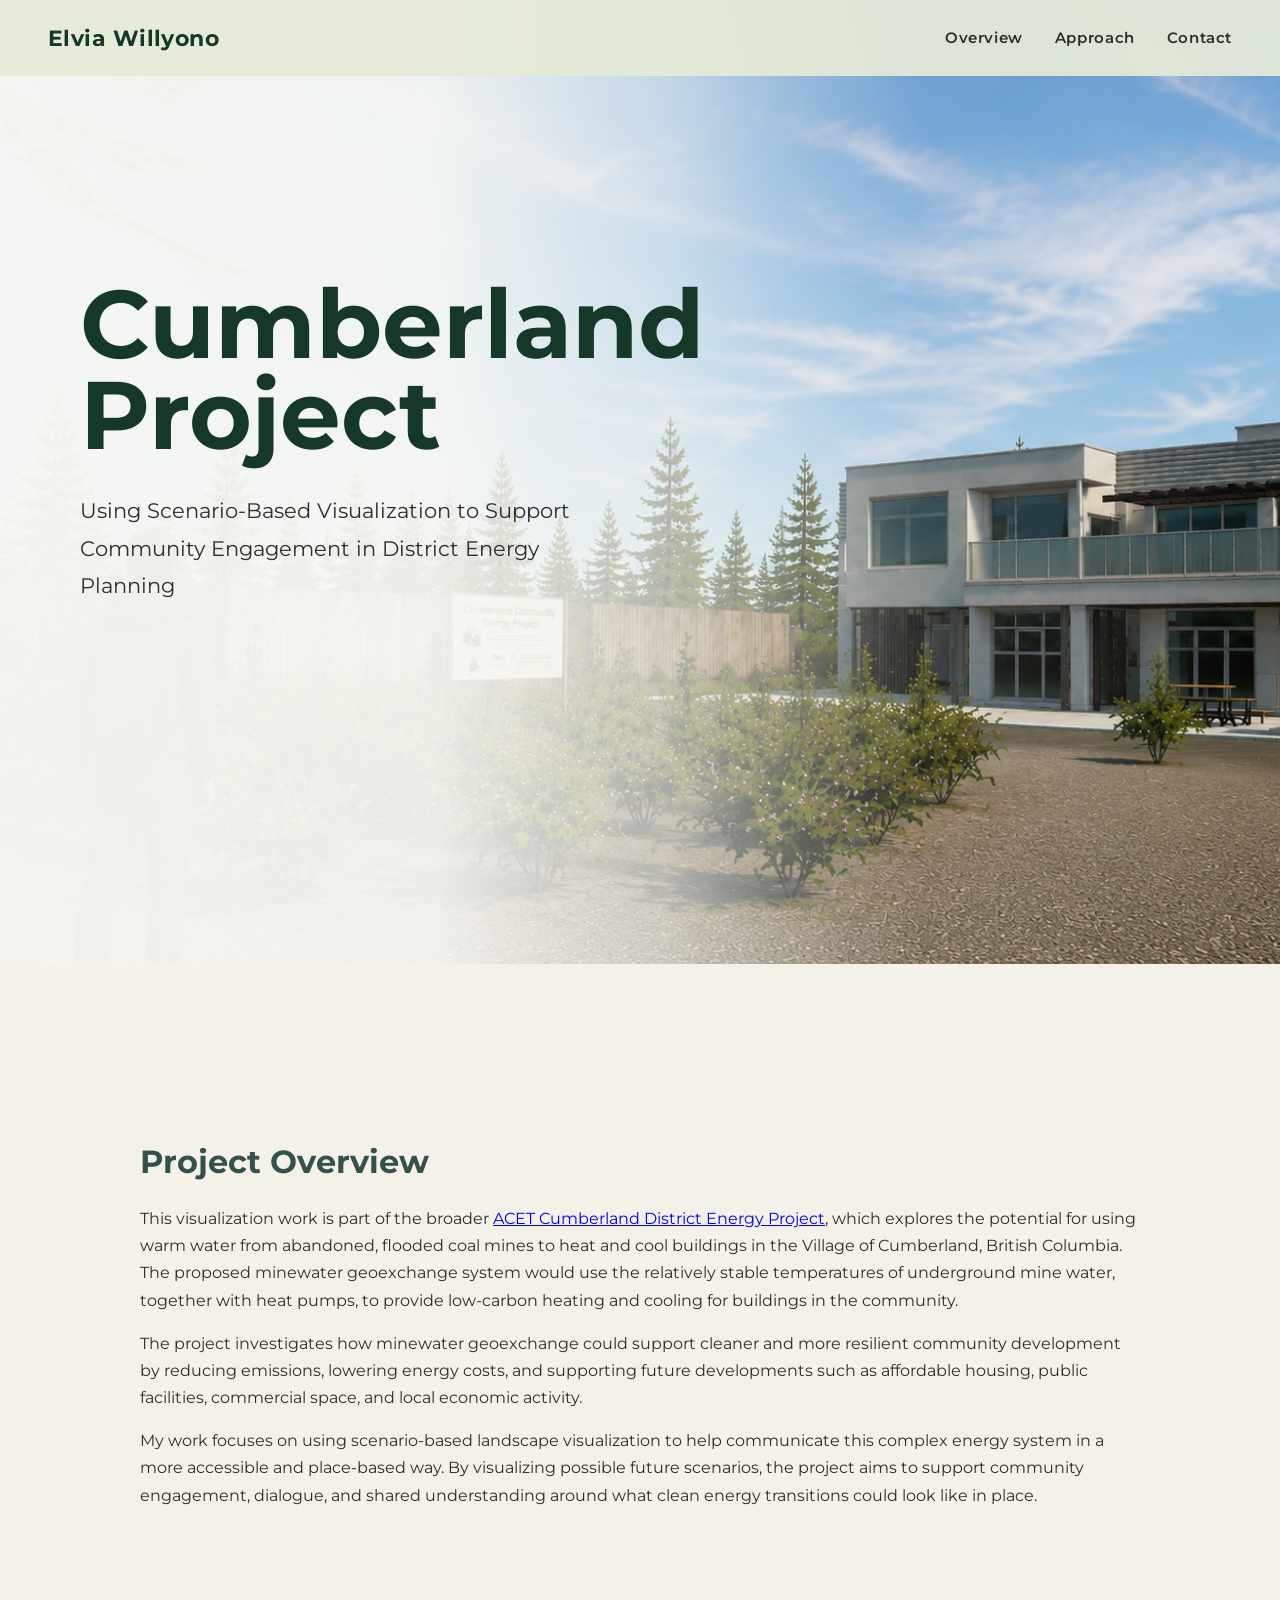
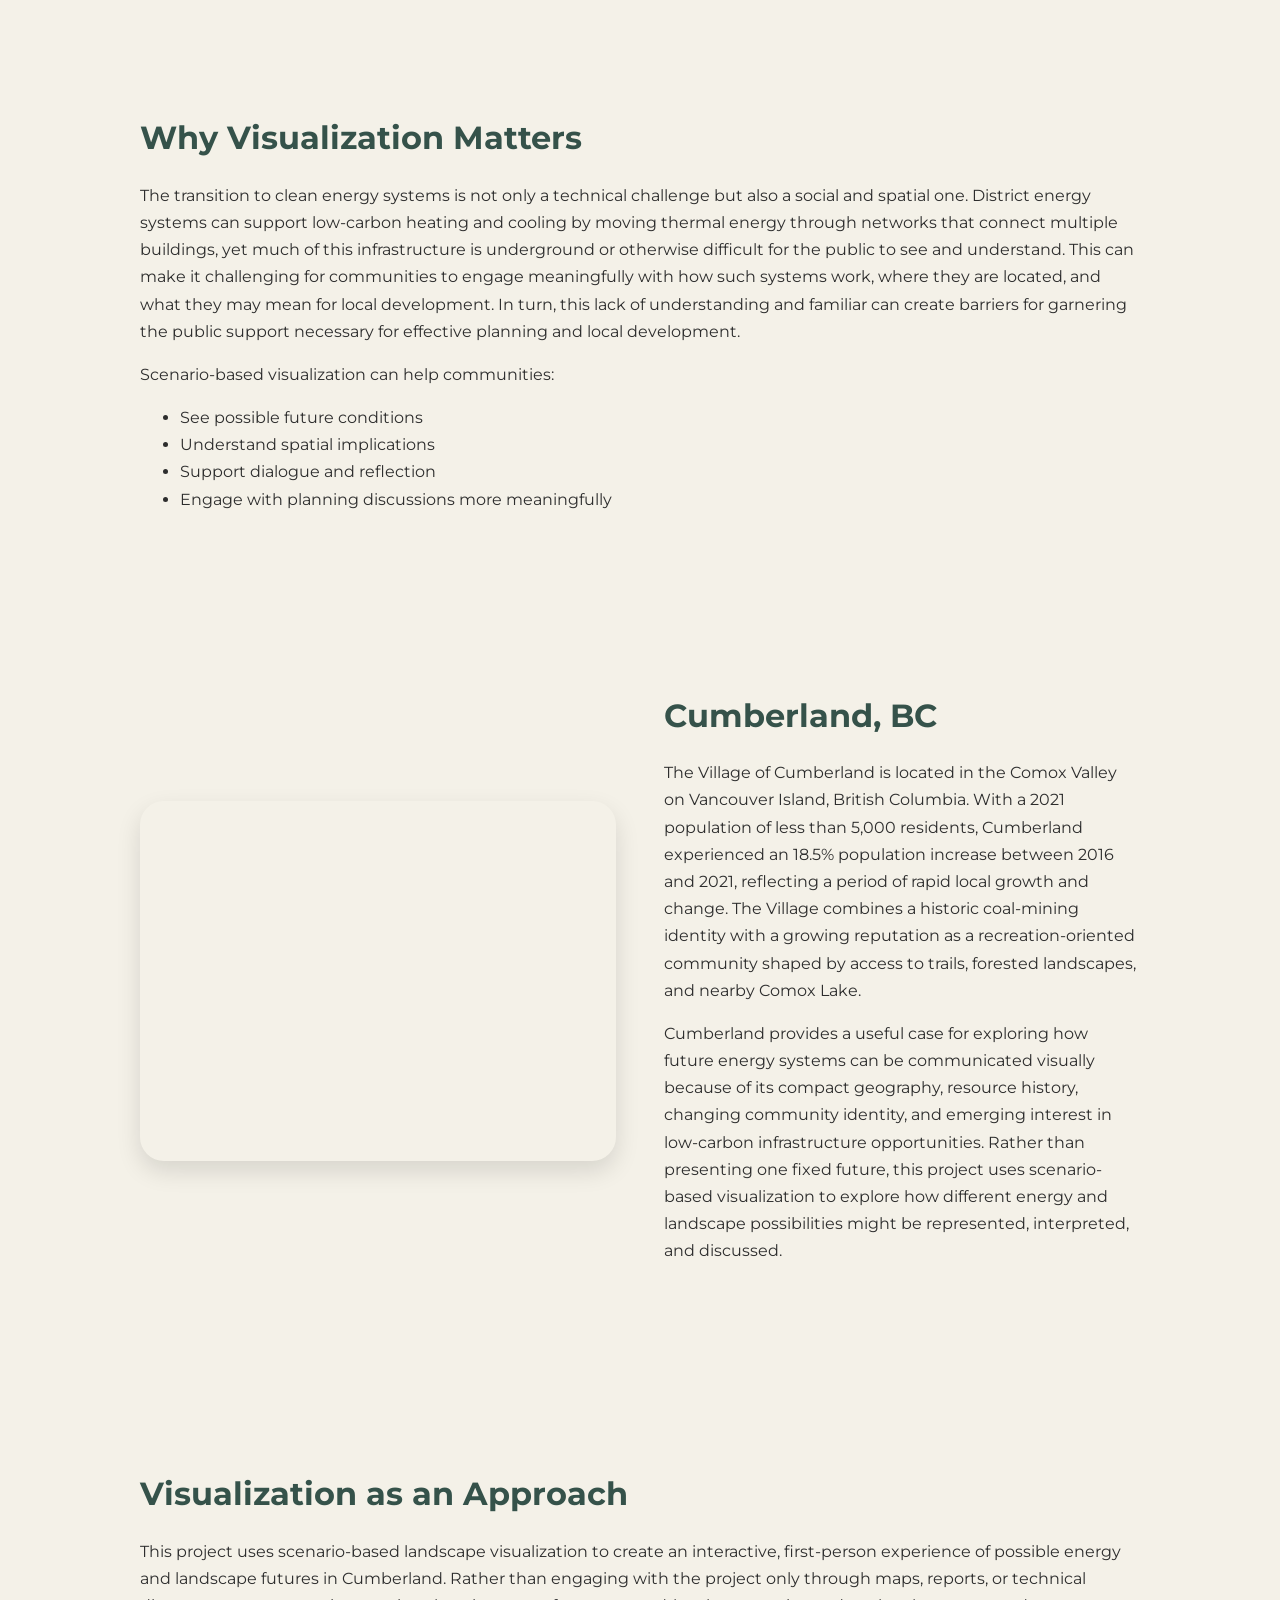
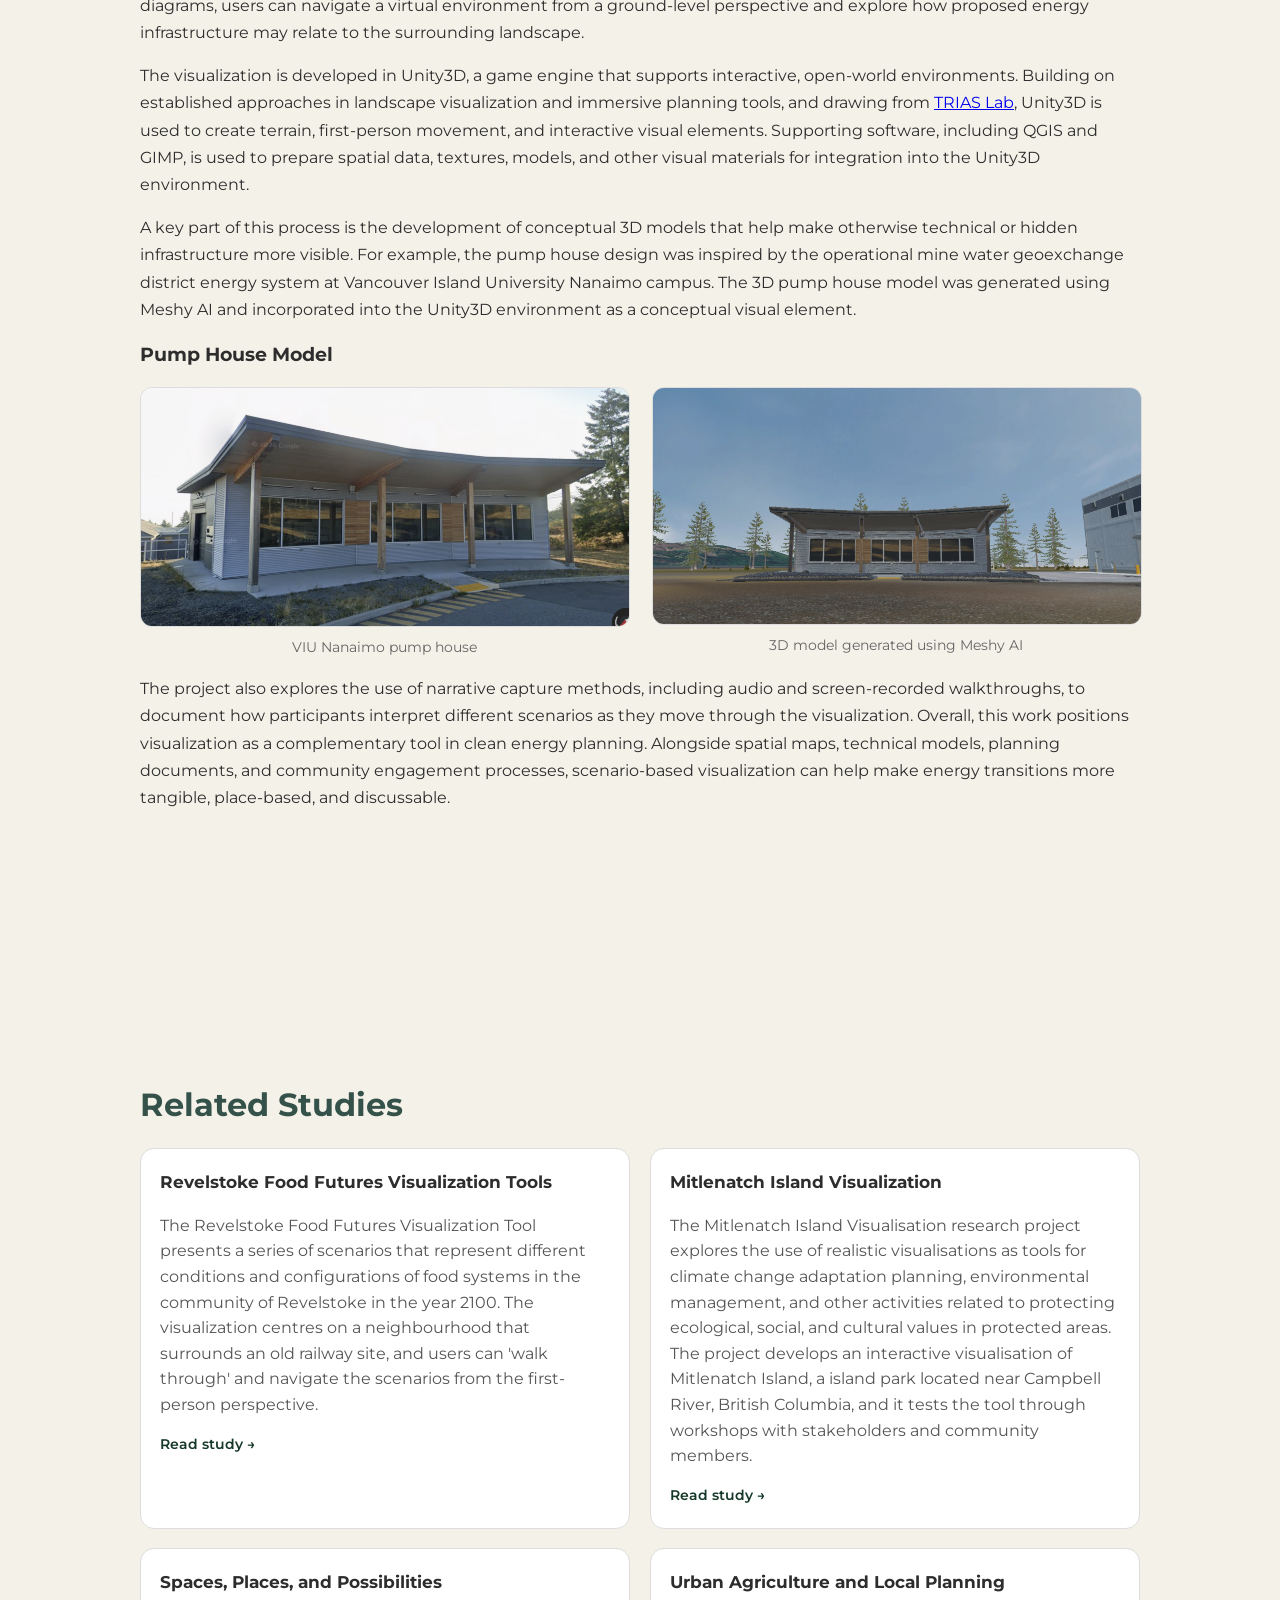
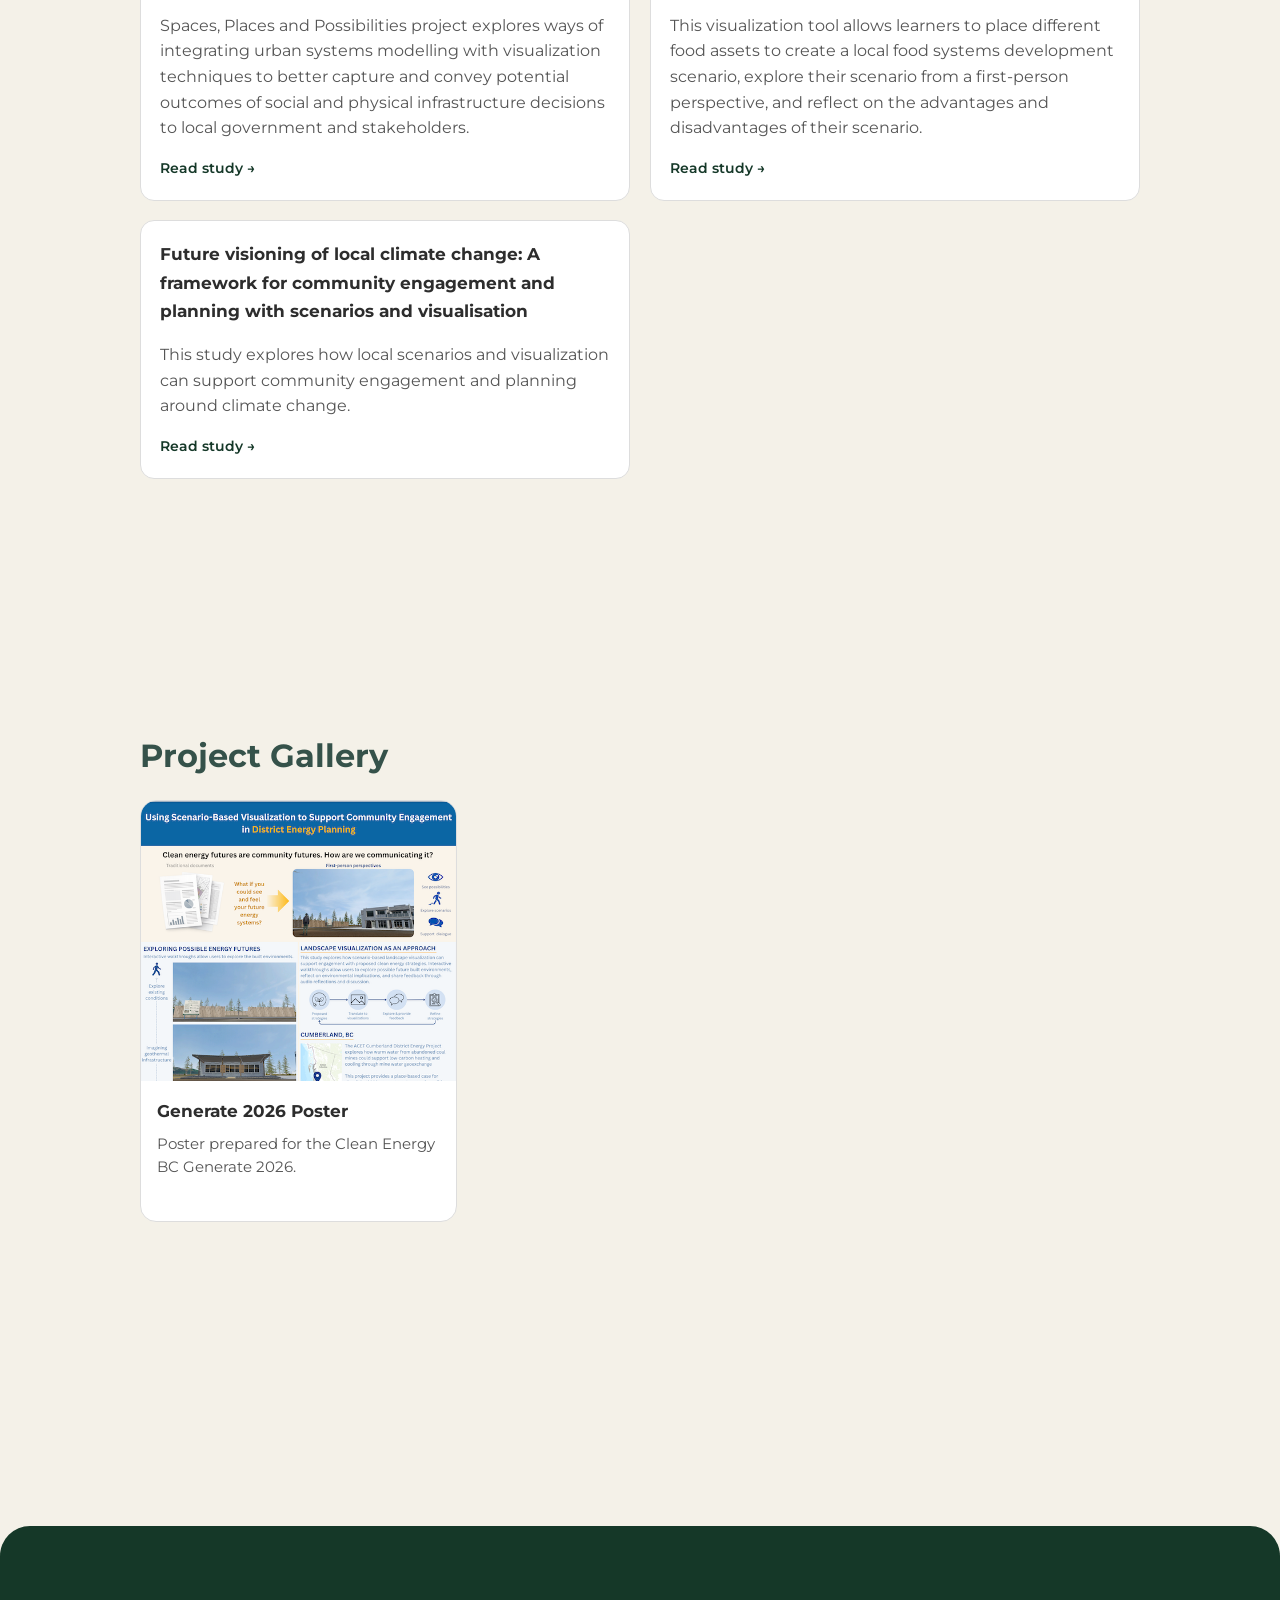
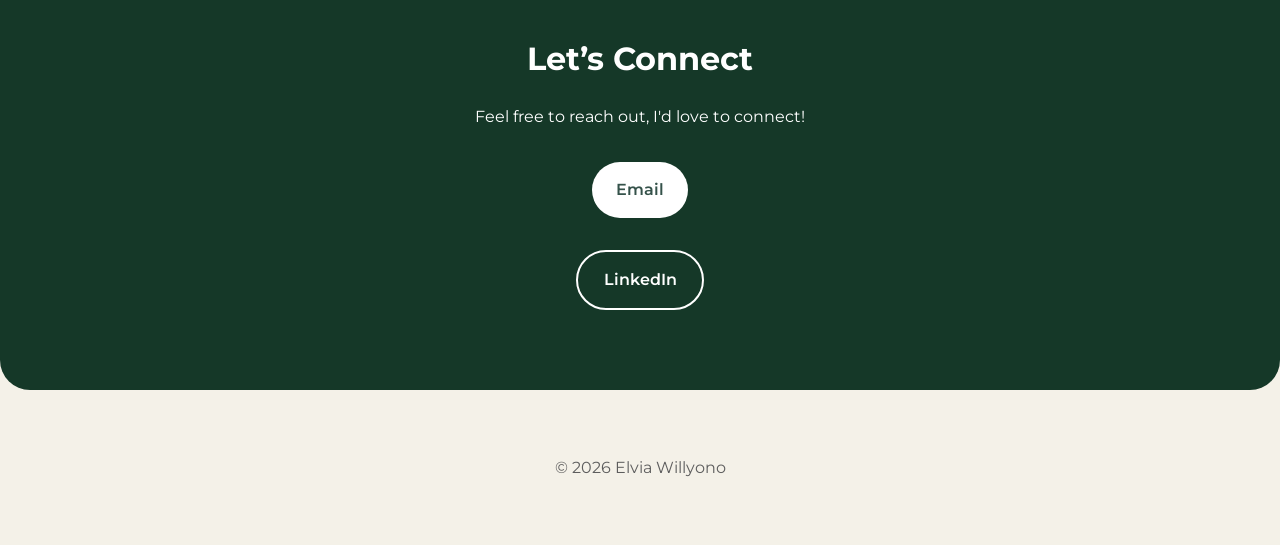
==== cumberland/index.html @ 71944509 "Update index.html" ====
<!DOCTYPE html>
<html lang="en">

<head>

  <meta charset="UTF-8">

  <meta name="viewport" content="width=device-width, initial-scale=1.0">

  <title>CumberlandVis Project</title>

  <link rel="icon" type="image/png" href="../favicon.png">

  <link rel="preconnect" href="https://fonts.googleapis.com">

  <link rel="preconnect" href="https://fonts.gstatic.com" crossorigin>

  <link href="https://fonts.googleapis.com/css2?family=Montserrat:wght@300;400;600;700&display=swap" rel="stylesheet">

  <link rel="stylesheet" href="../style.css">

</head>

<body>

  <!-- NAVIGATION -->

<nav>

  <div class="nav-logo">
    <a href="/">Elvia Willyono</a>
  </div>

  <div class="nav-links">
    <a href="#overview">Overview</a>
    <a href="#approach">Approach</a>
    <a href="#contact">Contact</a>
  </div>

</nav>

  <!-- HERO SECTION -->
  <section class="hero cumberland-hero">
    <div class="hero-overlay">
      <h1>Cumberland Project</h1>
      <div class="hero-line"></div>
      <p>
        Using Scenario-Based Visualization to Support Community Engagement in District Energy Planning
      </p>
    </div>
  </section>

  <!-- MAIN CONTENT -->

  <main>

    <!-- OVERVIEW -->

    <section id="overview">

      <h2>Project Overview</h2>

      <p>
        This visualization work is part of the broader <a href="https://www.uvic.ca/acet/projects/cumberland/" target="_blank" rel="noopener noreferrer">ACET Cumberland District Energy Project</a>, 
        which explores the potential for using warm water from abandoned, flooded coal mines to heat and cool buildings in the Village of Cumberland, British Columbia. 
        The proposed minewater geoexchange system would use the relatively stable temperatures of underground mine water, 
        together with heat pumps, to provide low-carbon heating and cooling for buildings in the community. 
      </p>

      <p>
        The project investigates how minewater geoexchange could support cleaner and more resilient community development by reducing emissions, 
        lowering energy costs, and supporting future developments such as affordable housing, public facilities, commercial space, 
        and local economic activity. 
      </p>

      <p>
        My work focuses on using scenario-based landscape visualization to help communicate this complex energy system in a more accessible and place-based way. 
        By visualizing possible future scenarios, the project aims to support community engagement, dialogue, and shared understanding around what clean energy transitions could look like in place.
      </p>

    </section>

    <!-- WHY IT MATTERS -->

    <section id="matters">

      <h2>Why Visualization Matters</h2>

      <p>
        The transition to clean energy systems is not only a technical challenge 
        but also a social and spatial one. District energy systems can support low-carbon 
        heating and cooling by moving thermal energy through networks that connect 
        multiple buildings, yet much of this infrastructure is underground or otherwise 
        difficult for the public to see and understand. This can make it challenging for 
        communities to engage meaningfully with how such systems work, where they are 
        located, and what they may mean for local development.  
        In turn, this lack of understanding and familiar can create barriers for 
        garnering the public support necessary for effective planning and local development.
      </p>
        
      <p>
        Scenario-based visualization can help communities:
      </p>

      <ul>
        <li>See possible future conditions</li>
        <li>Understand spatial implications</li>
        <li>Support dialogue and reflection</li>
        <li>Engage with planning discussions more meaningfully</li>
      </ul>

    </section>

     <!-- CUMBERLAND -->

    <section id="location" class="location-section">

  <div class="map-box">
    <iframe
      src="https://www.google.com/maps?q=Cumberland,+British+Columbia,+Canada&output=embed"
      loading="lazy">
    </iframe>
  </div>

  <div class="location-text">
    <h2>Cumberland, BC</h2>

    <p>
      The Village of Cumberland is located in the Comox Valley on Vancouver Island, British Columbia. 
      With a 2021 population of less than 5,000 residents, Cumberland experienced an 18.5% population 
      increase between 2016 and 2021, reflecting a period of rapid local growth and change. 
      The Village combines a historic coal-mining identity with a growing reputation as a recreation-oriented 
      community shaped by access to trails, forested landscapes, and nearby Comox Lake. 
    </p>

    <p>
      Cumberland provides a useful case for exploring how future energy systems can be communicated visually 
      because of its compact geography, resource history, changing community identity, and emerging interest 
      in low-carbon infrastructure opportunities. Rather than presenting one fixed future, 
      this project uses scenario-based visualization to explore how different energy and landscape possibilities 
      might be represented, interpreted, and discussed.
    </p>
  </div>

</section>

    <!-- APPROACH -->

    <section id="approach">

      <h2>Visualization as an Approach</h2>

      <p>
        This project uses scenario-based landscape visualization to create an interactive, 
        first-person experience of possible energy and landscape futures in Cumberland. 
        Rather than engaging with the project only through maps, reports, or technical diagrams, 
        users can navigate a virtual environment from a ground-level perspective and explore how proposed energy infrastructure 
        may relate to the surrounding landscape.
      </p>

      <p>
        The visualization is developed in Unity3D, a game engine that supports interactive, open-world environments. 
        Building on established approaches in landscape visualization and immersive planning tools, and drawing from
        <a href="https://triaslab.ca/" rel="noopener noreferrer">TRIAS Lab</a>, Unity3D is used to create terrain, first-person movement, and interactive visual elements. 
        Supporting software, including QGIS and GIMP, is used to prepare spatial data, textures, models, and other visual materials for integration into the Unity3D environment.
      </p>

      <p>
      A key part of this process is the development of conceptual 3D models that help make otherwise technical 
      or hidden infrastructure more visible. For example, the pump house design was inspired by the operational mine water geoexchange district 
      energy system at Vancouver Island University Nanaimo campus. The 3D pump house model was generated using Meshy AI and incorporated into 
      the Unity3D environment as a conceptual visual element. 
      </p>
        
    <section class="model-comparison">
    <h3>Pump House Model</h3>
      <div class="comparison-grid">
      <figure>
        <img src="../images/VIU-pumphouse.png" alt="Reference image of pump house design inspired by the VIU Nanaimo pilot">
        <figcaption>VIU Nanaimo pump house</figcaption>
      </figure> 
      <figure>
        <img src="../images/PumphouseMeshy.png" alt="3D pump house model generated using Meshy AI">
        <figcaption>3D model generated using Meshy AI</figcaption>
      </figure>
      </div>
    </section>

    <p>
    The project also explores the use of narrative capture methods, including audio and screen-recorded walkthroughs, 
    to document how participants interpret different scenarios as they move through the visualization. 
    Overall, this work positions visualization as a complementary tool in clean energy planning. Alongside spatial maps, 
    technical models, planning documents, and community engagement processes, scenario-based visualization can help make energy 
    transitions more tangible, place-based, and discussable.
    </p>

    </section>

    <section id="related-work">
    <h2>Related Studies</h2>

    <div class="related-work-grid">

    <a href="https://triaslab.ca/equitable-food-systems" target="_blank" rel="noopener noreferrer" class="related-card">
      <h3>Revelstoke Food Futures Visualization Tools</h3>
      <p>
        The Revelstoke Food Futures Visualization Tool presents a series of scenarios that represent 
        different conditions and configurations of food systems in the community of Revelstoke in the year 2100. 
        The visualization centres on a neighbourhood that surrounds an old railway site, and users can 
        'walk through' and navigate the scenarios from the first-person perspective. 
      </p>
      <span>Read study →</span>
    </a>

    <a href="https://triaslab.ca/mitlenatch-island"
       target="_blank" rel="noopener noreferrer" class="related-card">
      <h3>Mitlenatch Island Visualization</h3>
      <p>
        The Mitlenatch Island Visualisation research project explores the use of realistic visualisations as 
        tools for climate change adaptation planning, environmental management, and other activities related 
        to protecting ecological, social, and cultural values in protected areas. The project develops an 
        interactive visualisation of Mitlenatch Island, a island park located near Campbell River, 
        British Columbia, and it tests the tool through workshops with stakeholders and community members. 
      </p>
      <span>Read study →</span>
    </a>

    <a href="https://triaslab.ca/spaces-places-possibilities"
       target="_blank" rel="noopener noreferrer" class="related-card">
      <h3>Spaces, Places, and Possibilities </h3>
      <p>
        Spaces, Places and Possibilities project explores ways of integrating urban systems 
        modelling with visualization techniques to better capture and convey potential 
        outcomes of social and physical infrastructure decisions to local government and stakeholders. 
      </p>
      <span>Read study →</span>
    </a>

    <a href="https://triaslab.ca/urban-agriculture"
       target="_blank" rel="noopener noreferrer" class="related-card">
      <h3>Urban Agriculture and Local Planning</h3>
      <p>
        This visualization tool allows learners to place different food assets to create a local food systems 
        development scenario, explore their scenario from a first-person perspective, and reflect on the advantages 
        and disadvantages of their scenario.
      </p>
      <span>Read study →</span>
    </a>

    <a href="https://www.sciencedirect.com/science/article/abs/pii/S0016328711000103"
       target="_blank" rel="noopener noreferrer" class="related-card">
      <h3>Future visioning of local climate change: A framework for community engagement and planning with scenarios and visualisation</h3>
      <p>
        This study explores how local scenarios and visualization can support
        community engagement and planning around climate change.
      </p>
      <span>Read study →</span>
    </a>  
      
  </div>
</section>

  </section>

    <!-- GALLERY -->
<section id="gallery">
  <h2>Project Gallery</h2>

  <div class="gallery-grid">

    <a href="../images/generateposter.png" target="_blank" rel="noopener noreferrer" class="gallery-card">
      <img src="../images/generateposter-thumbnail.png" alt="Generate 2026 poster thumbnail">
      <div class="gallery-card-text">
        <h3>Generate 2026 Poster</h3>
        <p>Poster prepared for the Clean Energy BC Generate 2026.</p>
      </div>
    </a>

  </div>
</section>

  </main>

<section id="contact" class="contact-section">

  <h2>Let’s Connect</h2>

  <p>
    Feel free to reach out, I'd love to connect!
  </p>

  <div class="email-container">

  <div class="email-box"
       id="email-box"
       onmouseenter="showEmail()"
       onmouseleave="hideEmail()"
       onclick="copyEmail(event)">

    <span id="email-text">Email</span>

    <button class="copy-button"
            id="copy-btn">
      Copy
    </button>

  </div>

</div>

  <div class="contact-buttons">

    <a class="contact-button secondary"
       href="https://linkedin.com/in/elviaw"
       target="_blank">

       LinkedIn

    </a>

  </div>

</section>

  <!-- FOOTER -->
  
  <footer>
    
    <p>© 2026 Elvia Willyono</p>
    
  </footer>

  <!-- EMAIL SCRIPTS -->
<script>
const myEmail = "elviaw@uvic.ca";

function isMobile() {
  return window.innerWidth <= 768;
}

function showEmail() {
  if (isMobile()) return;

  const box = document.getElementById("email-box");
  box.classList.add("expanded");

  document.getElementById("email-text").innerText = myEmail;
}

function hideEmail() {
  if (isMobile()) return;

  const box = document.getElementById("email-box");
  box.classList.remove("expanded");

  document.getElementById("email-text").innerText = "Email";
  document.getElementById("copy-btn").innerText = "Copy";
}

function copyEmail(event) {
  event.stopPropagation();

  navigator.clipboard.writeText(myEmail);

  const box = document.getElementById("email-box");
  box.classList.add("expanded");

  document.getElementById("email-text").innerText =
    myEmail;

  document.getElementById("copy-btn").style.display =
  "inline-block";

  document.getElementById("copy-btn").innerText =
  "Copied!";

  setTimeout(() => {
    document.getElementById("copy-btn").innerText = "Copy";

    if (isMobile()) {
      box.classList.remove("expanded");
      document.getElementById("email-text").innerText = "Email";
    }
  }, 1500);
}
</script>

</body>
</html>
---- style.css ----
/* ---------- GENERAL ---------- */

html {
  scroll-behavior: smooth;
}

body {
  margin: 0;
  font-family: 'Montserrat', sans-serif;
  background-color: #f4f1e8;
  color: #2d2d2d;
  line-height: 1.7;
}

/* ---------- NAVIGATION ---------- */

nav {
  position: fixed;
  top: 0;
  width: 100%;
  display: flex;
  justify-content: space-between;
  align-items: center;
  padding: 1.2rem 3rem;
  background: rgba(229, 235, 215, 0.92);
  backdrop-filter: blur(12px);
  z-index: 1000;
  box-sizing: border-box;
}

.nav-logo a {
  text-decoration: none;
  color: #153828;
  font-size: 1.4rem;
  font-weight: 700;
  letter-spacing: 0.02em;
}

.nav-links {
  display: flex;
  gap: 2rem;
}

.nav-links a {
  text-decoration: none;
  color: #2d2d2d;
  font-weight: 600;
  font-size: 0.95rem;
  letter-spacing: 0.04em;
  transition: 0.2s;
}

.nav-links a:hover {
  opacity: 0.65;
}

/* ---------- HERO SECTION ---------- */

.hero {
  height: 100vh;
  background-image:
    linear-gradient(
      rgba(0, 0, 0, 0.28),
      rgba(0, 0, 0, 0.28)
    ),
    url("images/hero.png");
  background-size: cover;
  background-position: center;
  background-repeat: no-repeat;
  display: flex;
  align-items: center;
  justify-content: center;
  text-align: center;
  padding: 2rem;
  color: white;
}

.hero-overlay {
  max-width: 900px;
}

.hero h1 {
  font-size: 5rem;
  margin-bottom: 1rem;
  font-weight: 700;
}

.hero p {
  font-size: 1.4rem;
  font-weight: 400;
}

/* ---------- HERO OVERLAY ---------- */

.hero-overlay {
transform: translateY(-70px);
}

/* ---------- HERO TEXT ---------- */

.hero h1 {
  text-shadow: 0 4px 18px rgba(0,0,0,0.25);
}

.hero p {
  text-shadow: 0 2px 10px rgba(0,0,0,0.20);
}

/* ---------- CUMBERLAND HERO LAYOUT ---------- */

.cumberland-hero {
  height: 100vh;
  display: flex;
  align-items: center;
  justify-content: flex-start;
  background-image:
    linear-gradient(
      to right,
      rgba(248, 248, 244, 0.97) 0%,
      rgba(248, 248, 244, 0.94) 34%,
      rgba(248, 248, 244, 0.68) 52%,
      rgba(248, 248, 244, 0.12) 72%,
      rgba(248, 248, 244, 0.00) 100%
    ),
    url("../images/cumberland-hero.png");
  background-size: cover;
  background-position: center;
  padding-left: 5rem;
}

.cumberland-hero .hero-overlay {
  max-width: 560px;
  text-align: left;
}

.cumberland-hero h1 {
  font-size: 6rem;
  line-height: 0.95;
  color: #153828; 
  margin-bottom: 2rem;
  text-shadow: none;
}

.cumberland-hero p {
  font-size: 1.3rem;
  line-height: 1.8;
  color: #2d2d2d;
  max-width: 540px;
  text-shadow: none;
}

.cumberland-hero-line {
  width: 85px;
  height: 3px;
  background-color: #c8a96b;
  margin-bottom: 2rem;
  border-radius: 999px;
}

/* ---------- MAIN CONTENT ---------- */

main {
  max-width: 1000px;
  margin: auto;
  padding: 4rem 2rem;
}

section {
  padding: 5rem 0;
}

h2 {
  color: #35524a;
  font-size: 2rem;
  margin-bottom: 1rem;
}

/* ---------- APPROACH COMPARISON ---------- */
.model-comparison {
  margin-top: 0.5rem !important;
  margin-bottom: 1rem !important;
  padding-top: 0 !important;
  padding-bottom: 0 !important;
}

.model-comparison h3 {
  margin-top: 0 !important;
  margin-bottom: 1rem;
}

.comparison-grid {
  display: grid;
  grid-template-columns: 1fr 1fr;
  gap: 1.5rem;
  margin-bottom: 0.8rem;
}

.comparison-grid figure {
  margin: 0;
}

.comparison-grid img {
  width: 100%;
  height: auto;
  border-radius: 12px;
  border: 1px solid #ddd;
  display: block;
}

.comparison-grid figcaption {
  margin-top: 0.5rem;
  margin-bottom: 0;
  font-size: 0.9rem;
  color: #666;
  text-align: center;
}

.model-caption {
  margin-top: 0.8rem;
  margin-bottom: 0;
  line-height: 1.7;
  color: #444;
}

/* Mobile layout */
@media (max-width: 768px) {
  .comparison-grid {
    grid-template-columns: 1fr;
  }
}

/* ---------- ABOUT SECTION ---------- */

.about-section {
  display: flex;
  gap: 3rem;
  align-items: center;
  flex-wrap: wrap;
}

.about-image img {
  width: 240px;
  height: 240px;
  object-fit: cover;
  border-radius: 50%;
  box-shadow: 0 10px 25px rgba(0,0,0,0.15);
}

.about-text {
  flex: 1;
  min-width: 300px;
}

/* ---------- PROJECTS ---------- */

.project-card {
  display: grid;
  grid-template-columns: 320px 1fr;
  gap: 3rem;
  align-items: center;
  margin-top: 3rem;
  padding-bottom: 4rem;
}

.project-image img {
  width: 100%;
  height: 260px;
  object-fit: cover;
  border-radius: 24px;
  display: block;
  box-shadow: 0 12px 30px rgba(0,0,0,0.12);
}

.project-content h3 {
  font-size: 2rem;
  margin-bottom: 0.5rem;
  color: #4e6a5e;
}

.project-meta {
  color: #777;
  font-size: 0.95rem;
  margin-bottom: 1.5rem;
}

.project-content p {
  margin-bottom: 1.2rem;
}

.project-link {
  color: #4e6a5e;
  font-weight: 700;
  text-decoration: none;
}

.project-link:hover {
  opacity: 0.7;
}

/* ---------- PUBLICATIONS ---------- */

.publication-item {
  padding: 1.8rem 0;
  border-bottom: 1px solid rgba(45,45,45,0.18);
}

.pub-title {
  font-weight: 700;
  font-size: 1.1rem;
  color: #2d2d2d;
  margin-bottom: 0.4rem;
}

.pub-authors {
  margin-bottom: 0.3rem;
}

.pub-details {
  color: #666;
  font-size: 0.95rem;
}

.publication-item a {
  color: #4e6a5e;
  font-weight: 600;
  text-decoration: none;
}

.publication-item a:hover {
  text-decoration: underline;
}

/* ---------- LOCATION SECTION ---------- */

.location-section {
  display: grid;
  grid-template-columns: 1fr 1fr;
  gap: 3rem;
  align-items: center;
}

.map-box iframe {
  width: 100%;
  height: 360px;
  border: 0;
  border-radius: 24px;
  box-shadow: 0 10px 25px rgba(0,0,0,0.12);
}

.location-text h2 {
  margin-top: 0;
}

/* ---------- GALLERY ---------- */
#gallery {
  margin: 4rem 0;
}

.gallery-grid {
  display: grid;
  grid-template-columns: repeat(3, 1fr);
  gap: 1.5rem;
}

.gallery-card {
  display: flex;
  flex-direction: column;
  background: #fff;
  border: 1px solid #ddd;
  border-radius: 16px;
  overflow: hidden;
  text-decoration: none;
  color: inherit;
  min-height: 420px;
  transition: transform 0.2s ease, box-shadow 0.2s ease;
}

.gallery-card:hover {
  transform: translateY(-4px);
  box-shadow: 0 10px 24px rgba(0, 0, 0, 0.12);
}

.gallery-card img {
  width: 100%;
  height: 280px;
  object-fit: cover;
  object-position: top center !important;
  background-color: #f4f1e8;
  display: block;
}

.gallery-card-text {
  padding: 1rem;
  flex: 1;
}

.gallery-card-text h3 {
  margin-top: 0;
  margin-bottom: 0.5rem;
  font-size: 1.05rem;
}

.gallery-card-text p {
  margin: 0;
  line-height: 1.5;
  font-size: 0.95rem;
  color: #555;
}

/* Tablet */
@media (max-width: 900px) {
  .gallery-grid {
    grid-template-columns: repeat(2, 1fr);
  }
}

/* Mobile */
@media (max-width: 600px) {
  .gallery-grid {
    grid-template-columns: 1fr;
  }

  .gallery-card img {
    height: auto;
  }
}

  /* ---------- RELATED WORK ---------- */
#related-work {
  margin: 4rem 0;
}

#related-work > p {
  max-width: 900px;
  line-height: 1.7;
  margin-bottom: 1.5rem;
}

.related-work-grid {
  display: grid;
  grid-template-columns: repeat(2, 1fr);
  gap: 1.2rem;
}

.related-card {
  display: block;
  padding: 1.2rem;
  border: 1px solid #ddd;
  border-radius: 14px;
  background: #fff;
  text-decoration: none;
  color: inherit;
  transition: transform 0.2s ease, box-shadow 0.2s ease;
}

.related-card:hover {
  transform: translateY(-3px);
  box-shadow: 0 8px 22px rgba(0, 0, 0, 0.1);
}

.related-card h3 {
  margin-top: 0;
  margin-bottom: 0.6rem;
  font-size: 1.05rem;
}

.related-card p {
  margin-bottom: 0.8rem;
  line-height: 1.6;
  color: #555;
}

.related-card span {
  font-size: 0.9rem;
  font-weight: 600;
  color: #153828;
}

/* Mobile */
@media (max-width: 768px) {
  .related-work-grid {
    grid-template-columns: 1fr;
  }
}



/* ---------- FOOTER ---------- */

footer {
  text-align: center;
  padding: 3rem;
  color: #5d5d5d;
}

/* ---------- CONTACT SECTION ---------- */

.contact-section {
  background-color: #153828;
  color: white;
  padding: 5rem 2rem;
  text-align: center;
  border-radius: 30px;
  margin-top: 6rem;
}

.contact-section h2 {
  color: white;
  margin-bottom: 1rem;
}

.contact-buttons {
  display: flex;
  justify-content: center;
  gap: 1rem;
  flex-wrap: wrap;
  margin-top: 2rem;
}

.contact-button {
  display: inline-block;
  padding: 0.9rem 1.6rem;
  background-color: white;
  color: #35524a;
  text-decoration: none;
  border-radius: 999px;
  font-weight: 600;
  transition: 0.2s;
}

.contact-button:hover {
  transform: translateY(-2px);
  opacity: 0.9;
}

.contact-button.secondary {
  background-color: transparent;
  border: 2px solid white;
  color: white;
}

.email-row {
  display: flex;
  justify-content: center;
  align-items: center;
  gap: 1rem;
  margin-top: 2rem;
  flex-wrap: wrap;
}

.email-text {
  font-weight: 500;
}

.copy-button {
  border: none;
  background-color: white;
  color: #35524a;
  padding: 0.6rem 1rem;
  border-radius: 999px;
  font-weight: 600;
  cursor: pointer;
  transition: 0.2s;
}

.copy-button:hover {
  opacity: 0.85;
}

/* ---------- EMAIL INTERACTION ---------- */

.email-container {
  display: flex;
  justify-content: center;
  margin-top: 2rem;
}

.email-box {
  display: inline-flex;
  align-items: center;
  justify-content: center;
  gap: 1rem;
  background-color: white;
  color: #35524a;
  padding: 0.9rem 1.5rem;
  border-radius: 999px;
  font-weight: 600;
  cursor: pointer;
  transition: all 0.25s ease;
}

.copy-button {
  display: none;
  border: none;
  background-color: #35524a;
  color: white;
  padding: 0.45rem 0.9rem;
  border-radius: 999px;
  cursor: pointer;
  font-weight: 600;
}

.email-box.expanded .copy-button {
  display: inline-block;
}

/* ---------- MOBILE RESPONSIVE ---------- */

@media (max-width: 768px) {
  nav {
  flex-direction: column;
  gap: 1rem;
  padding: 1rem;
  }

  .nav-links {
  flex-wrap: wrap;
  justify-content: center;
  gap: 1.2rem;
  }

  nav a {
    font-size: 0.9rem;
  }

  .hero {
    padding: 1rem;
    height: 85vh;
  }

  .hero h1 {
    font-size: 2.8rem;
    line-height: 1.1;
  }

  .hero p {
    font-size: 1rem;
  }

  main {
    padding: 2rem 1.2rem;
  }

  section {
    padding: 3rem 0;
  }

  h2 {
    font-size: 1.6rem;
  }

  .about-section {
    flex-direction: column;
    text-align: center;
  }

  .about-image img {
    width: 180px;
    height: 180px;
  }

  .location-section {
  grid-template-columns: 1fr;
  }

.map-box iframe {
  height: 300px;
  }

 .cumberland-hero {
  padding-left: 2rem;
  padding-right: 2rem;
  justify-content: center;
  align-items: center;
  background-image:
    linear-gradient(
      rgba(248,248,244,0.90),
      rgba(248,248,244,0.90)
    ),
    url("../images/cumberland-hero.png");
}

.cumberland-hero .hero-overlay {
  max-width: 100%;
  text-align: left;
  margin-left: 0;
}

.cumberland-hero h1 {
  font-size: 3.2rem;
}

.cumberland-hero p {
  font-size: 1rem;
}

.cumberland-hero-line {
  margin-left: 0;
}

  .project-card {
  grid-template-columns: 1fr;
}

.project-image img {
  height: 220px;
}
  
}
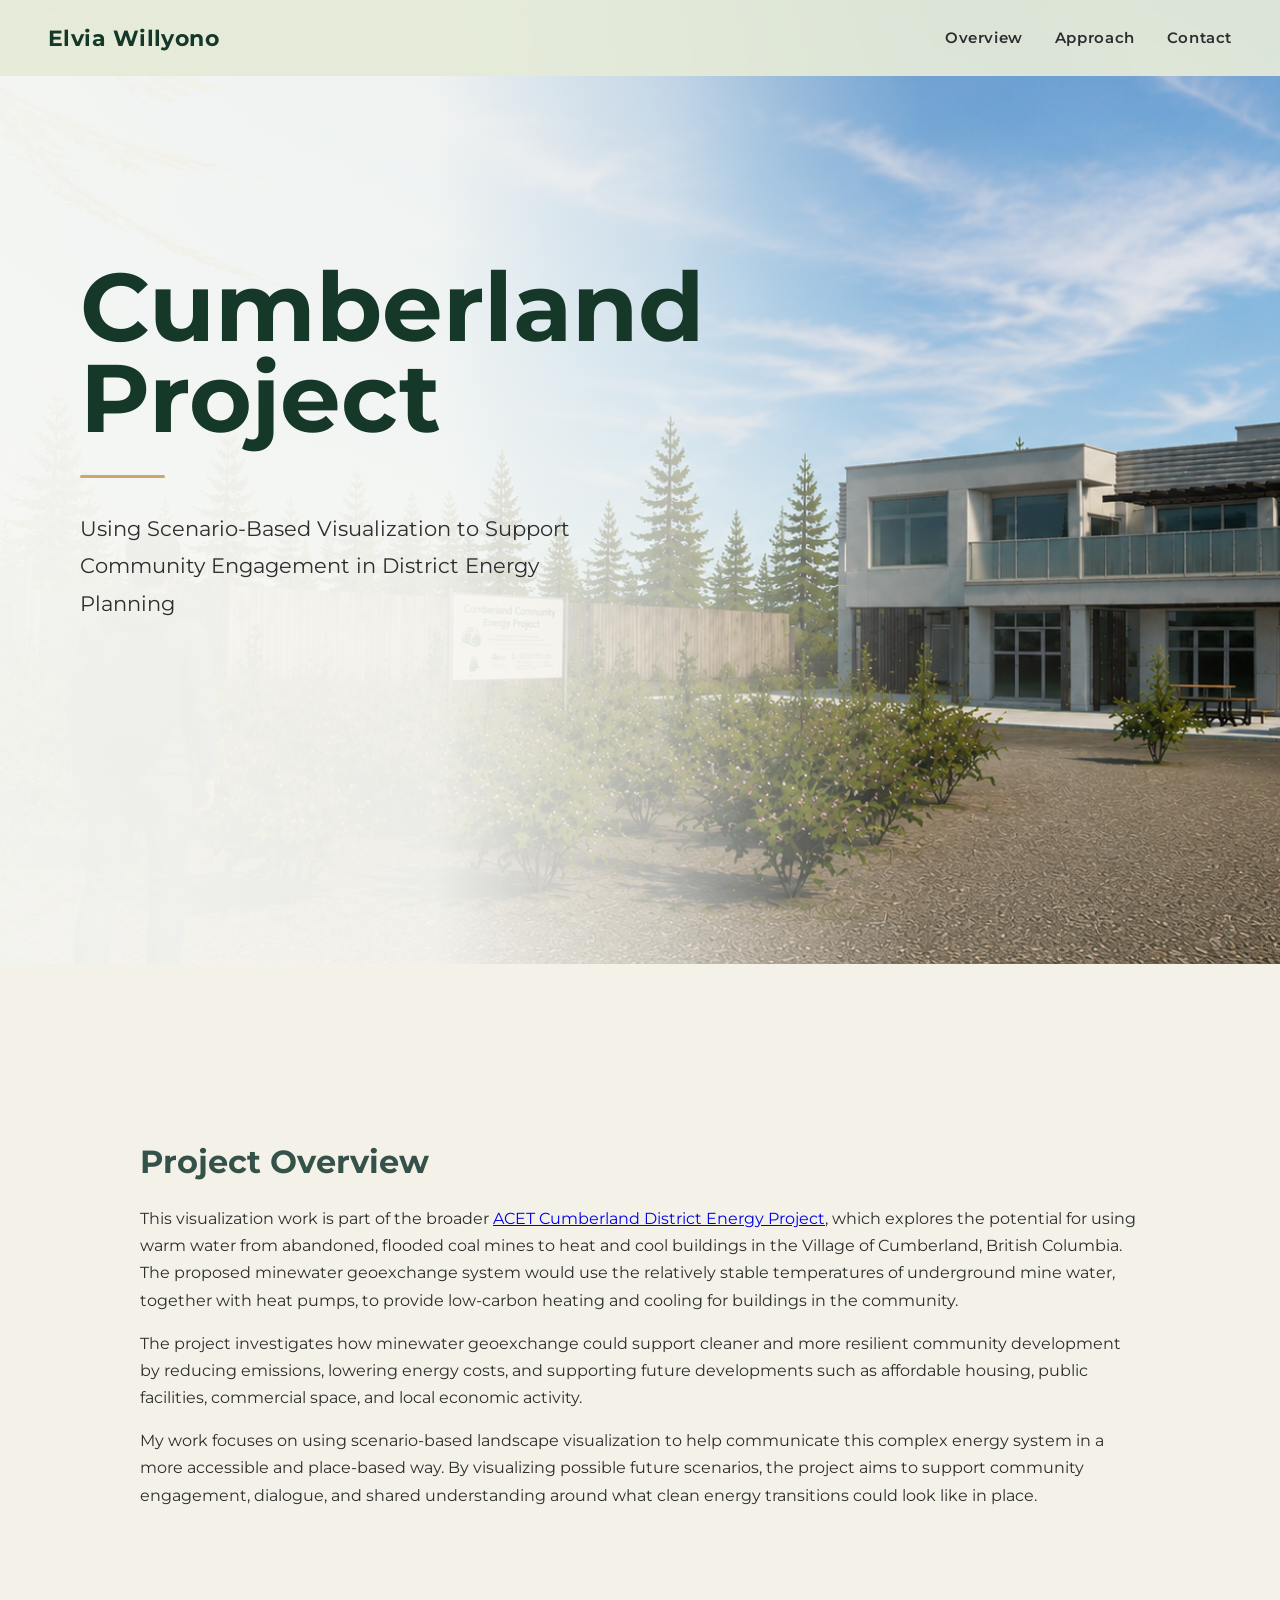
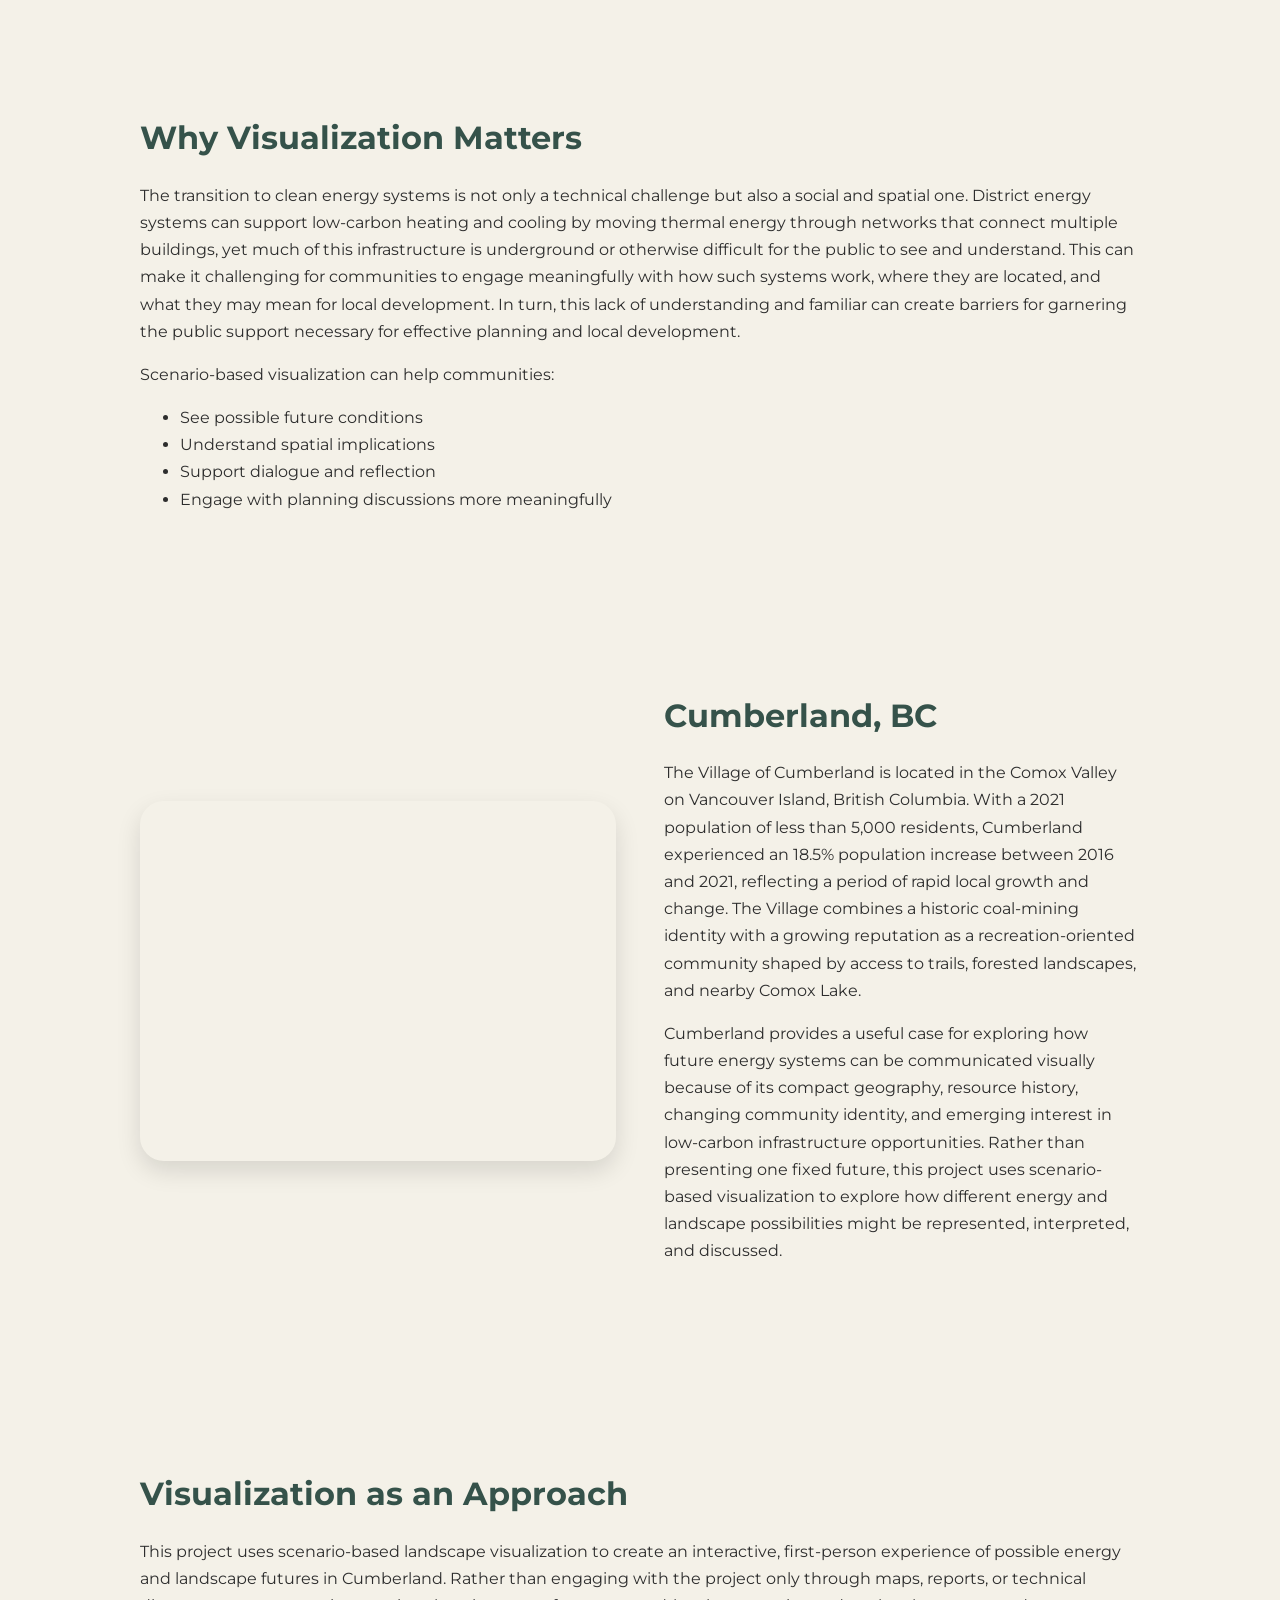
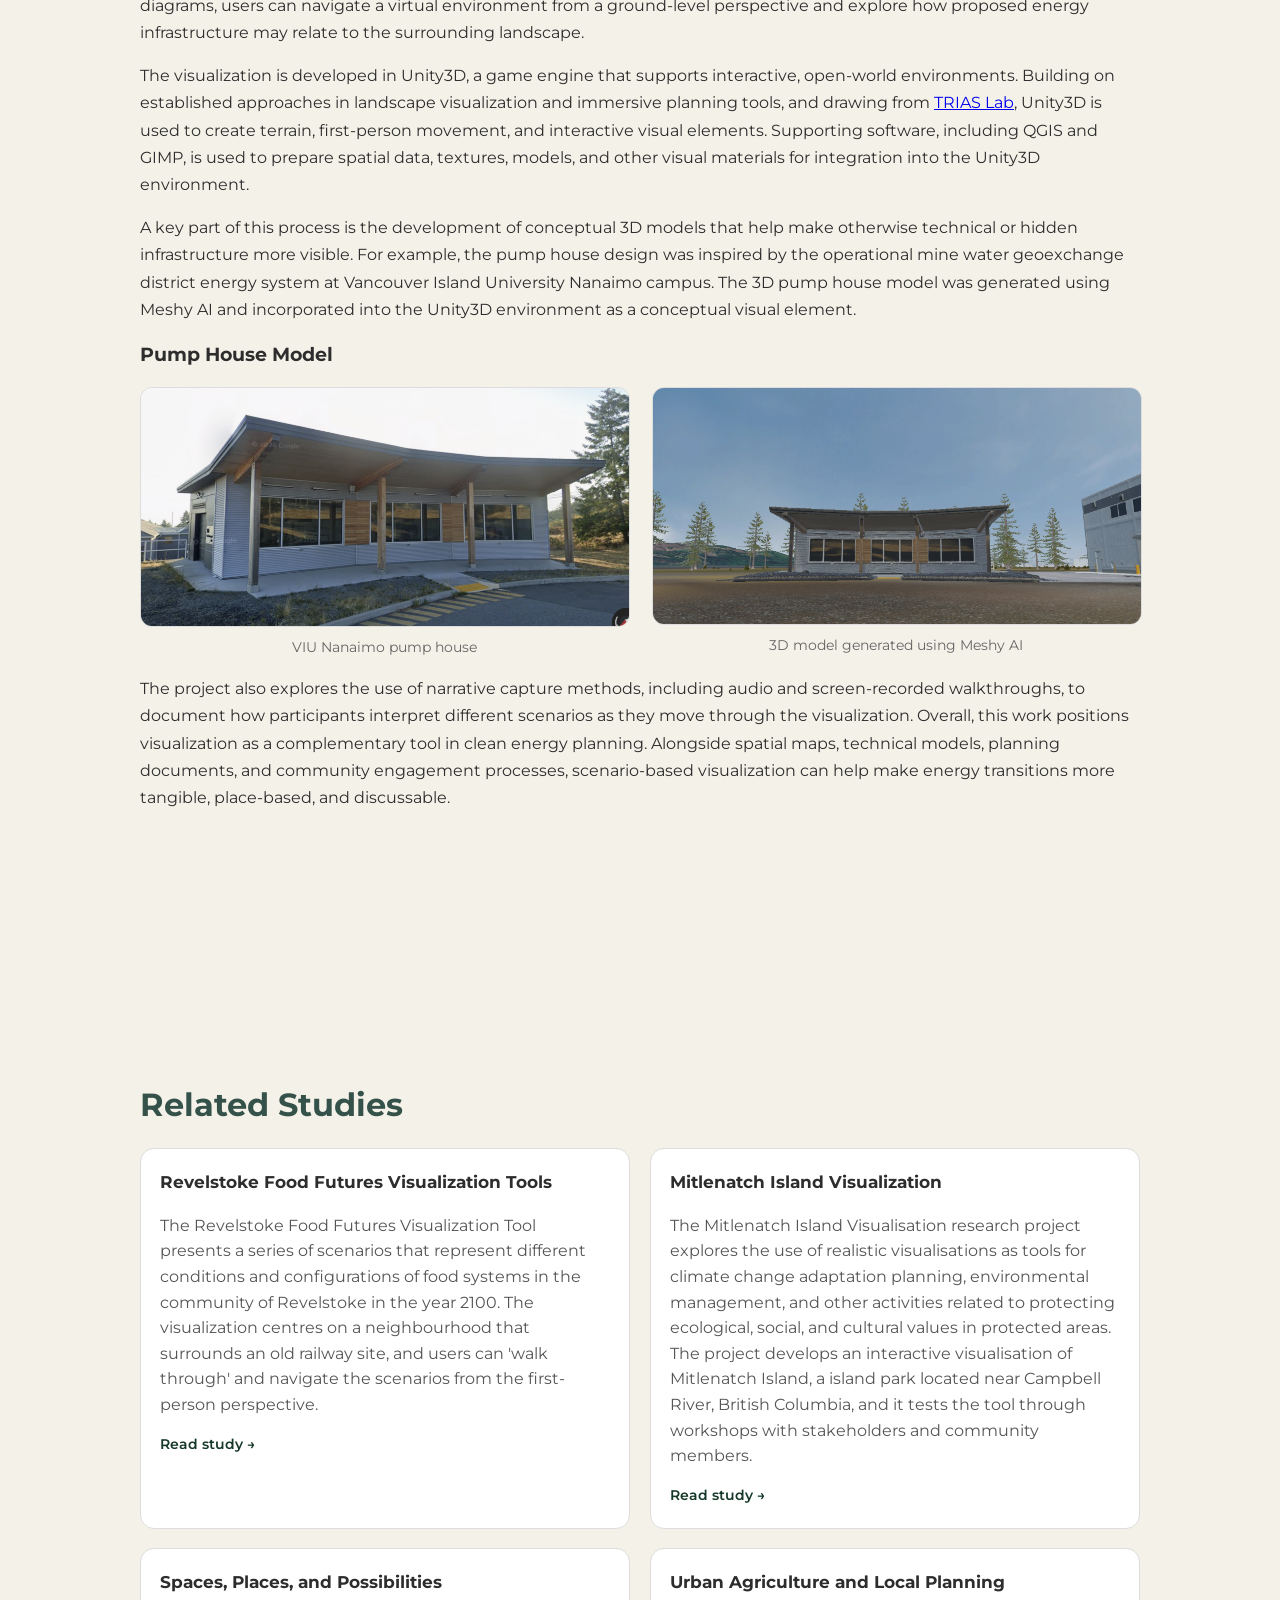
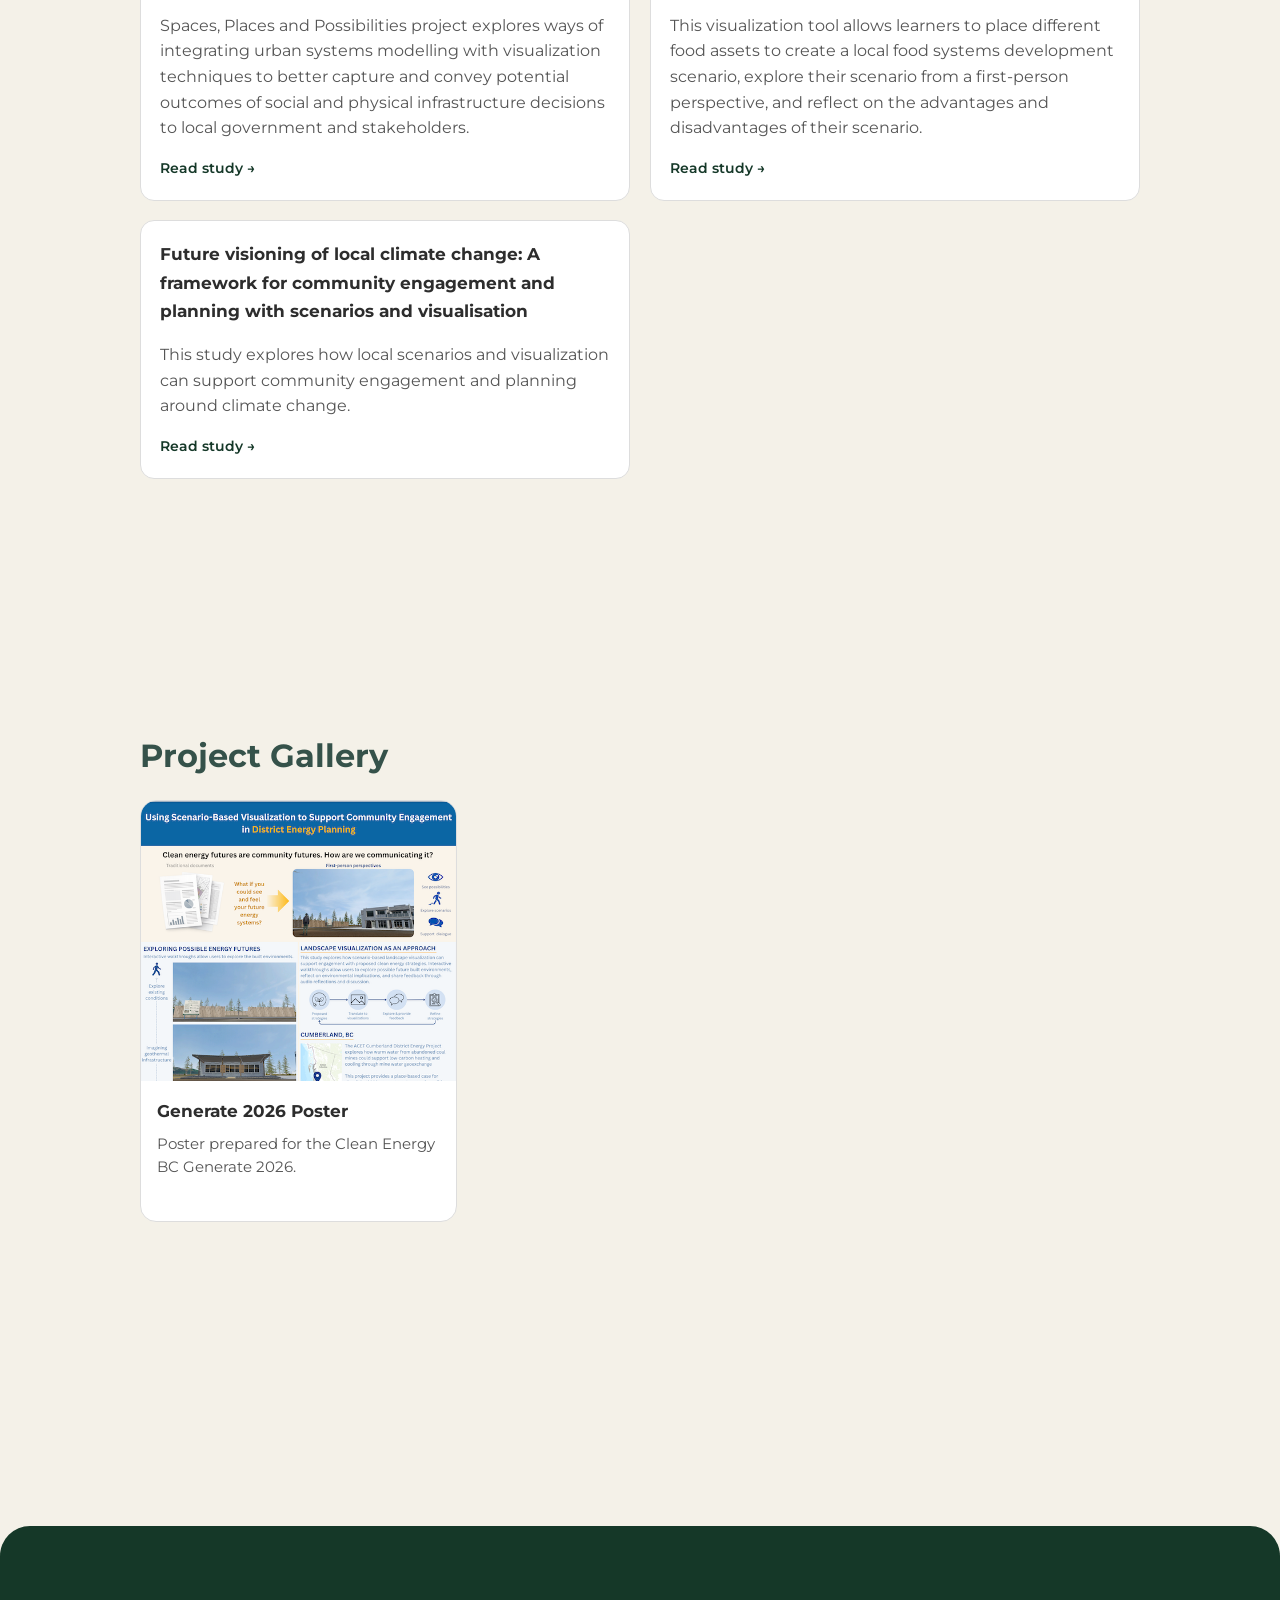
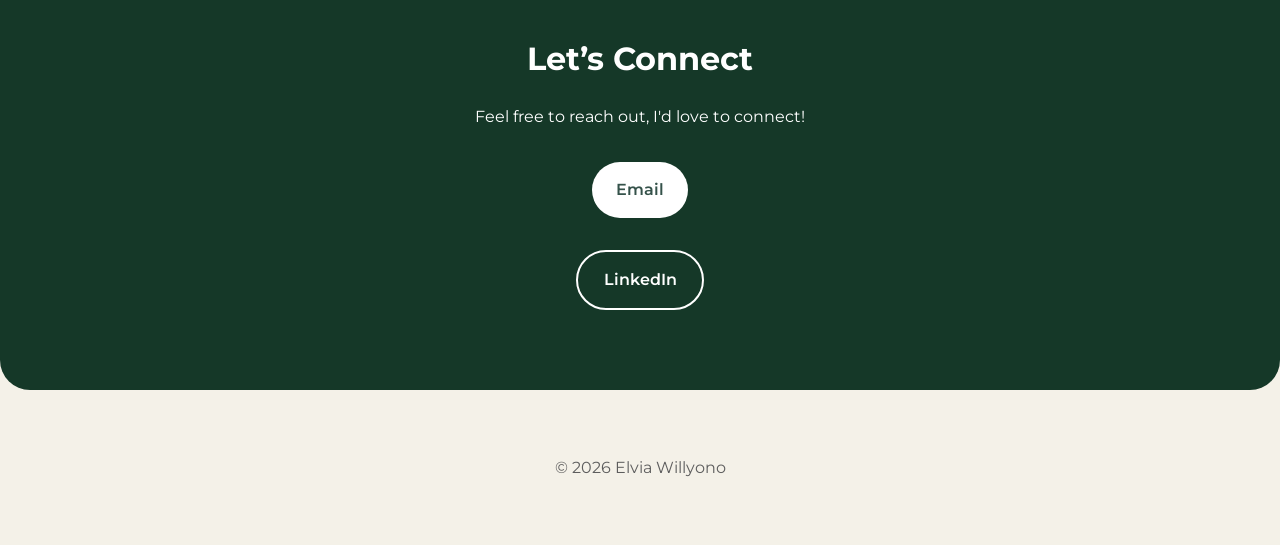
==== commit 88176378: "Update hero line class in index.html" ====
--- a/cumberland/index.html
+++ b/cumberland/index.html
@@ -43,7 +43,7 @@
   <section class="hero cumberland-hero">
     <div class="hero-overlay">
       <h1>Cumberland Project</h1>
-      <div class="hero-line"></div>
+      <div class="cumberland-hero-line"></div>
       <p>
         Using Scenario-Based Visualization to Support Community Engagement in District Energy Planning
       </p>
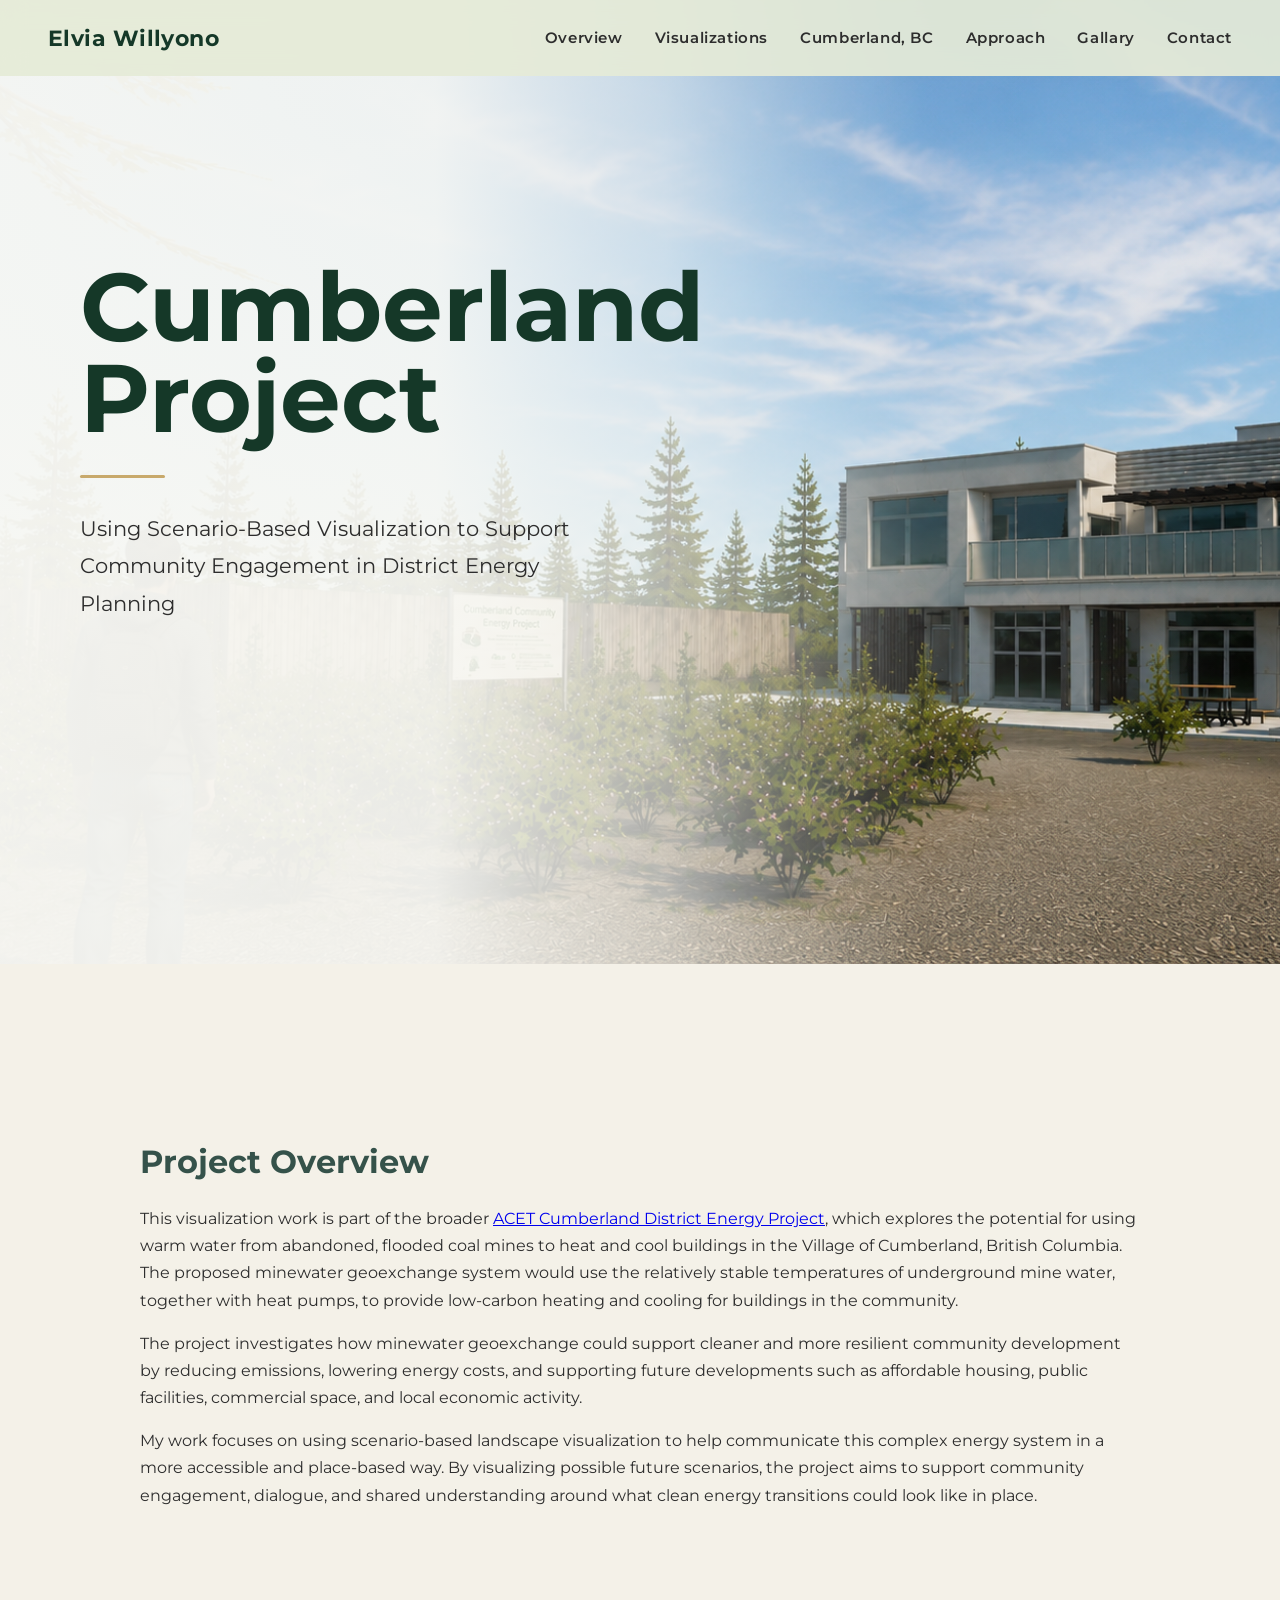
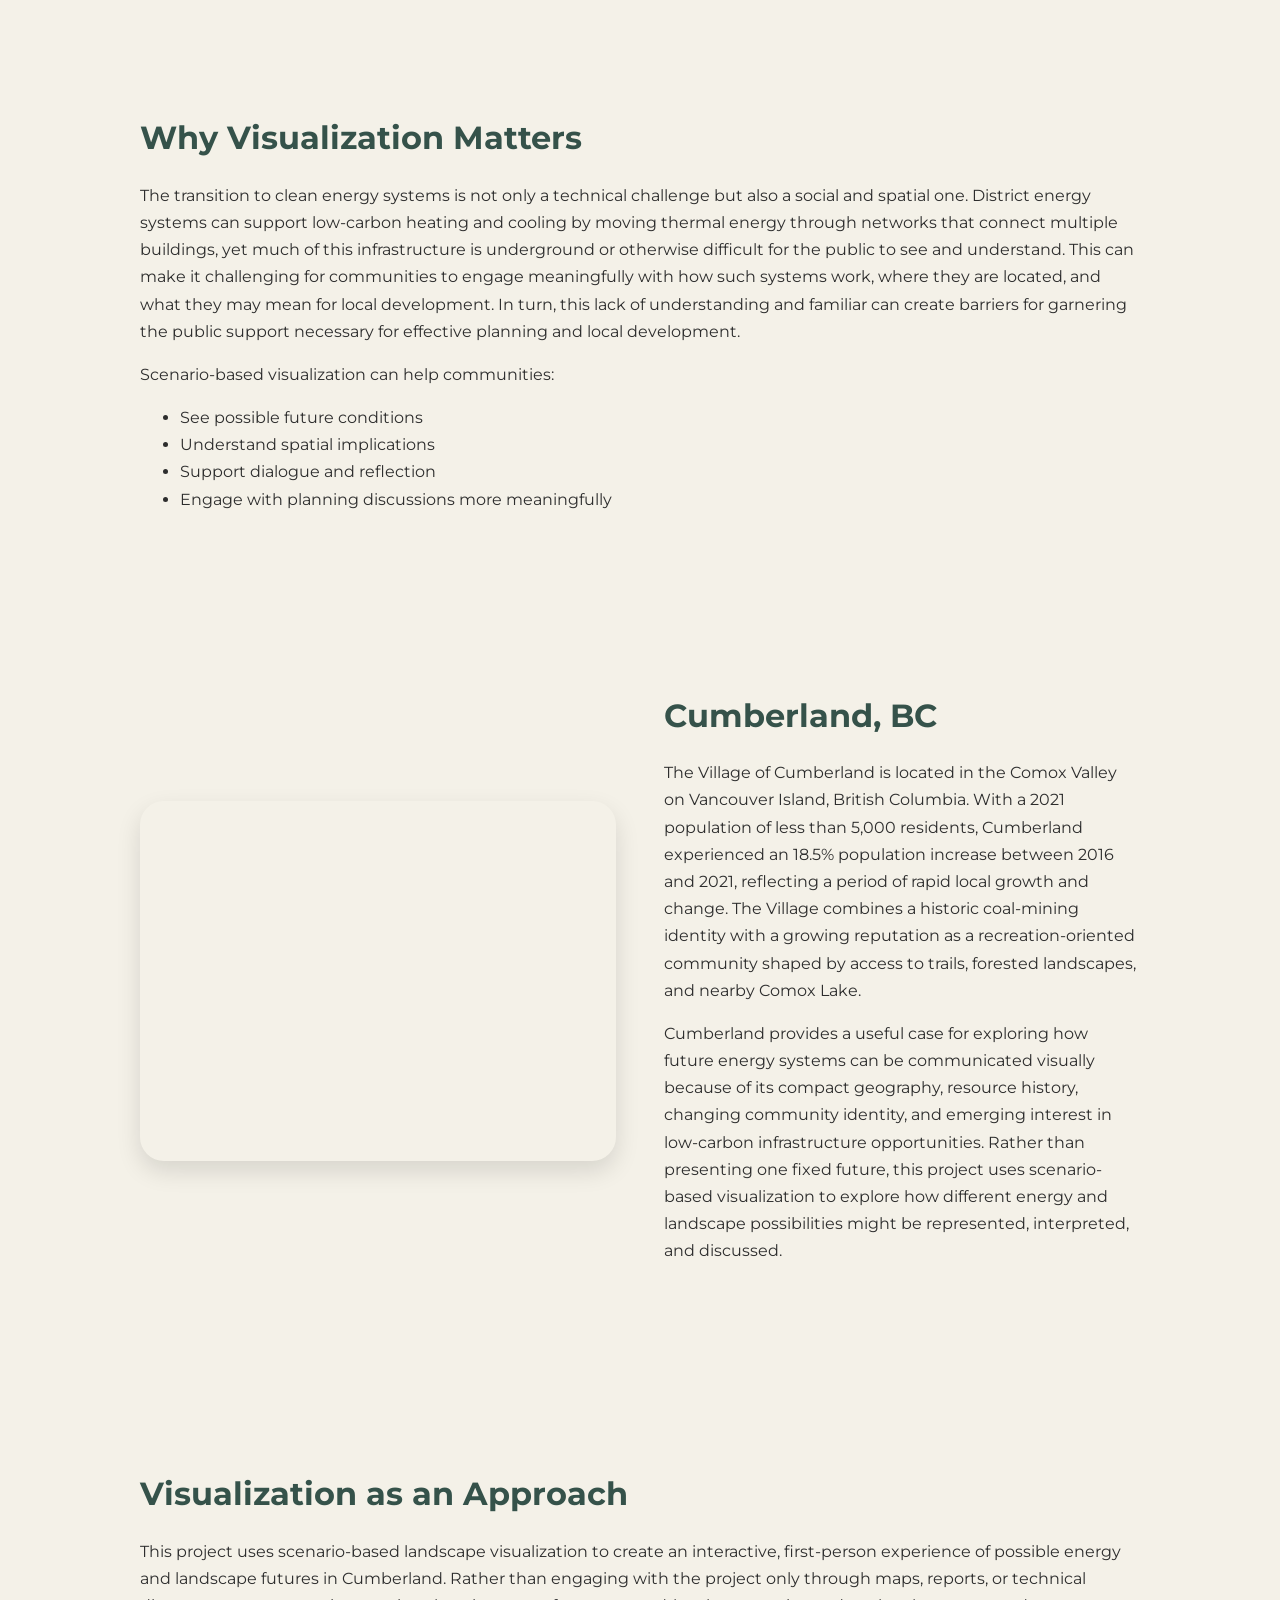
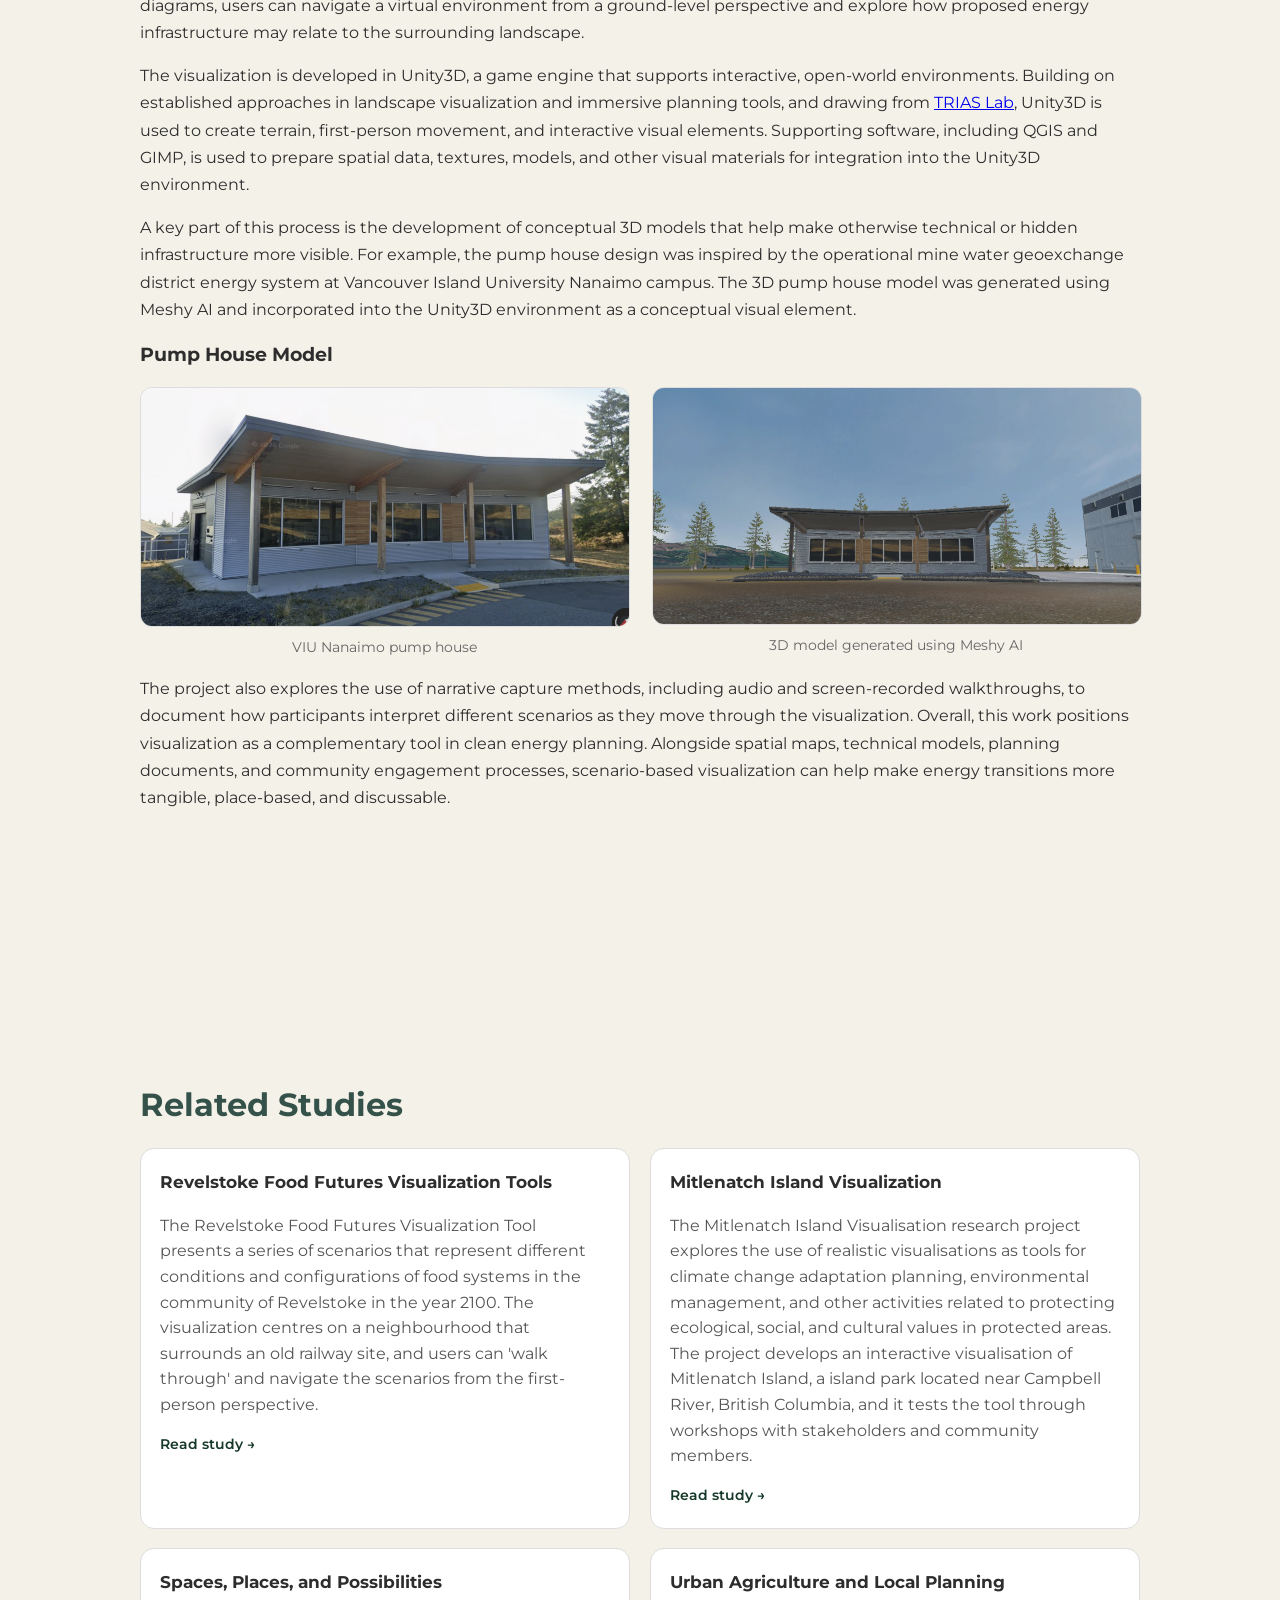
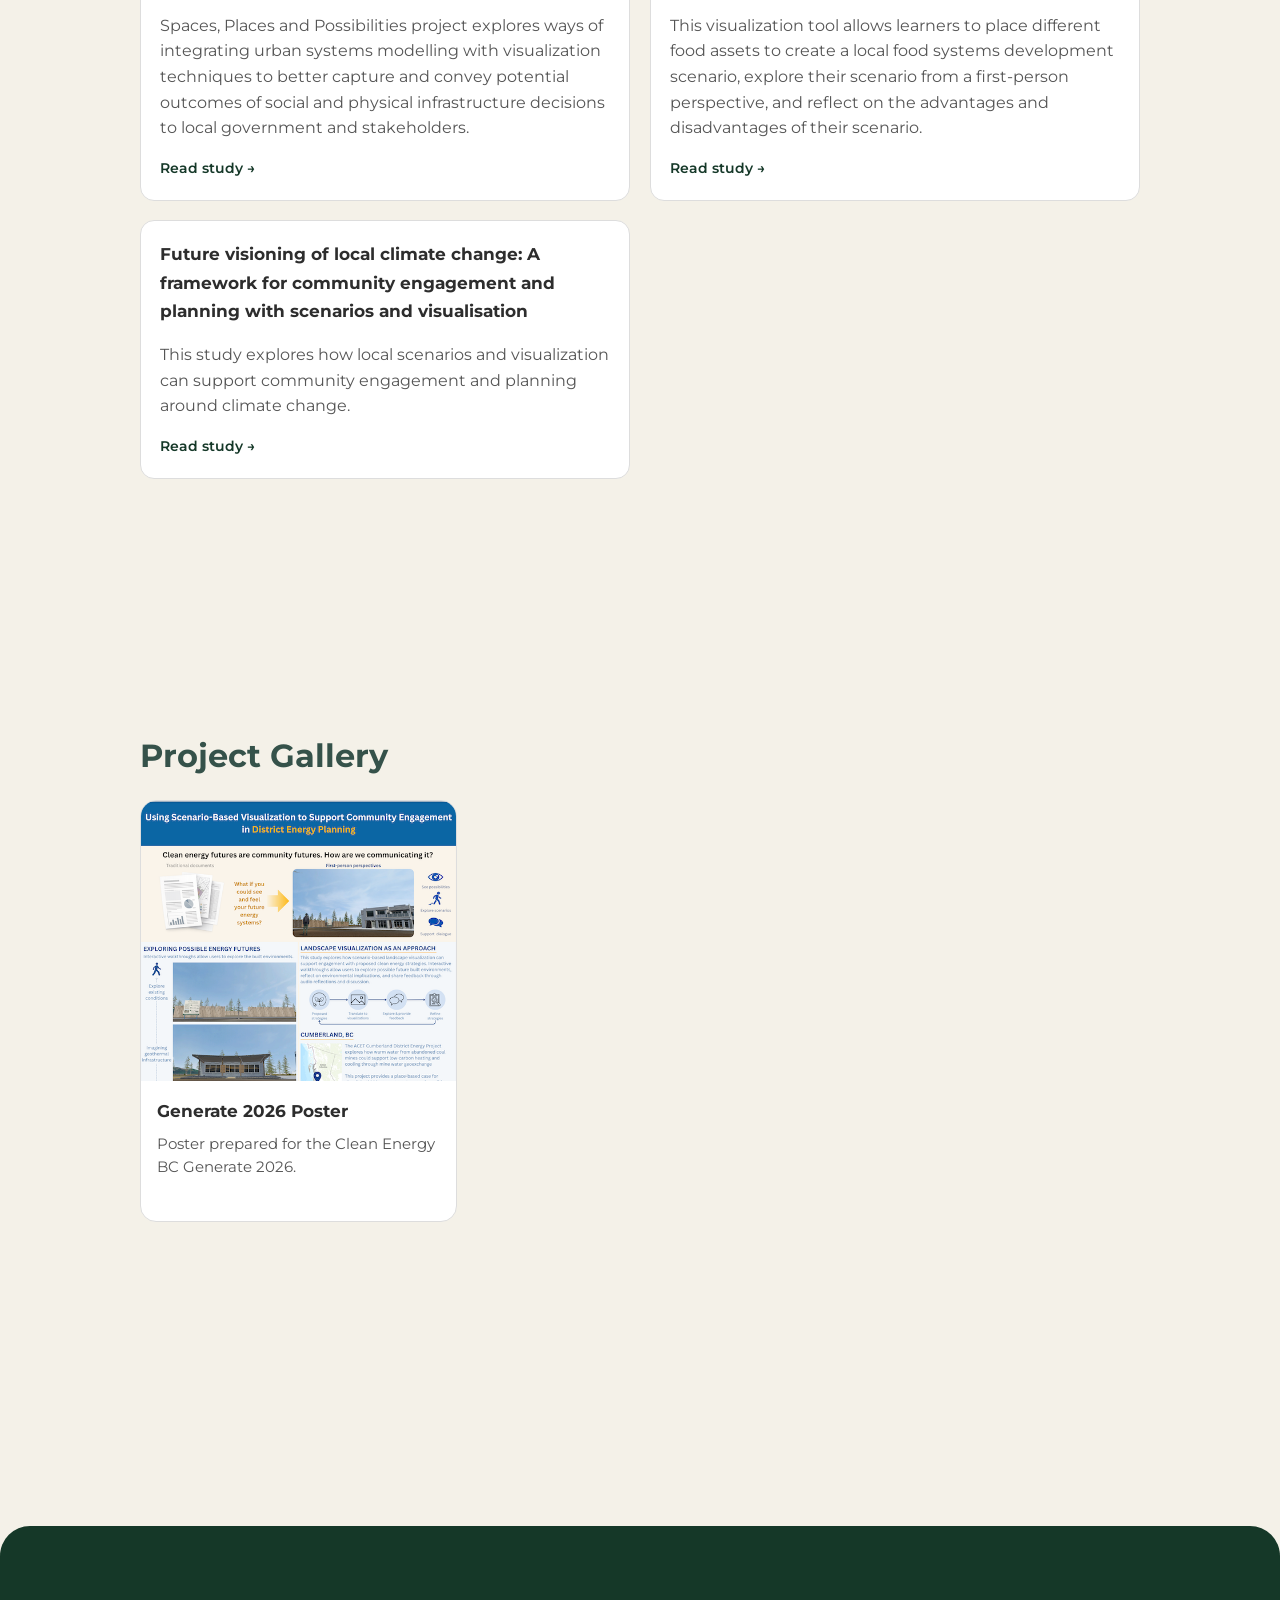
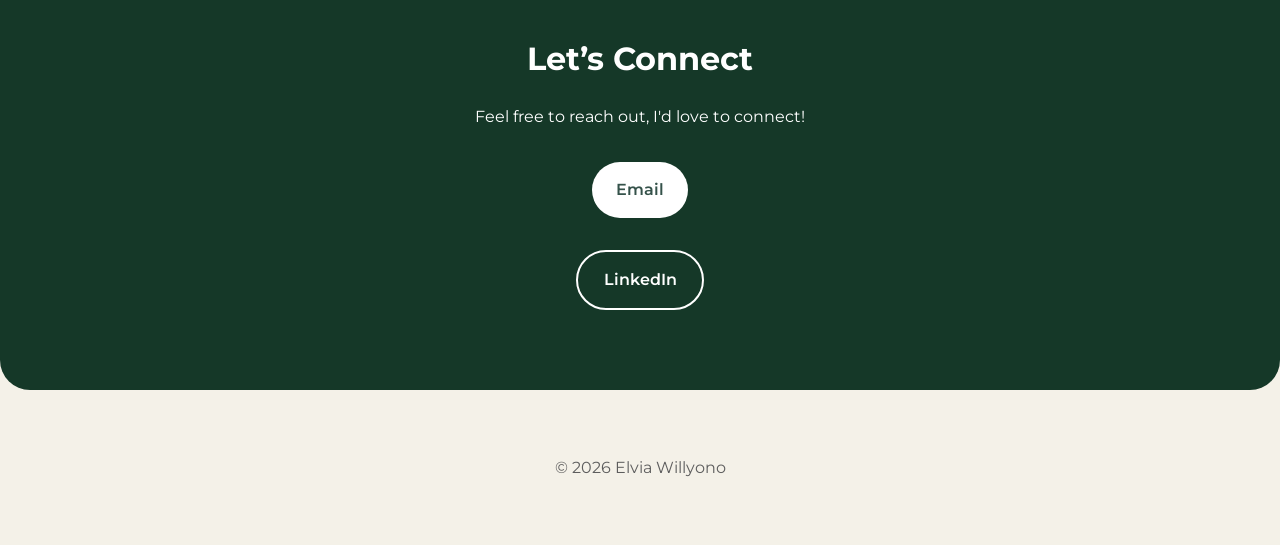
==== commit ab5c9afb: "Update index.html" ====
--- a/cumberland/index.html
+++ b/cumberland/index.html
@@ -33,8 +33,11 @@
 
   <div class="nav-links">
     <a href="#overview">Overview</a>
+    <a href="#matters">Visualizations</a>
+    <a href="#location">Cumberland, BC</a>
     <a href="#approach">Approach</a>
-    <a href="#contact">Contact</a>
+    <a href="#gallery">Gallary</a>
+    <a href="#contact" class="mobile-contact-button">Contact</a>
   </div>
 
 </nav>
--- a/style.css
+++ b/style.css
@@ -1,4 +1,6 @@
-/* ---------- GENERAL ---------- */
+/* =========================================================
+   1. GLOBAL / ALL PAGES
+========================================================= */
 
 html {
   scroll-behavior: smooth;
@@ -12,7 +14,26 @@
   line-height: 1.7;
 }
 
-/* ---------- NAVIGATION ---------- */
+main {
+  max-width: 1000px;
+  margin: auto;
+  padding: 4rem 2rem;
+}
+
+section {
+  padding: 5rem 0;
+}
+
+h2 {
+  color: #35524a;
+  font-size: 2rem;
+  margin-bottom: 1rem;
+}
+
+
+/* =========================================================
+   2. NAVIGATION / ALL PAGES - Fixed top navigation bar.
+========================================================= */
 
 nav {
   position: fixed;
@@ -54,7 +75,10 @@
   opacity: 0.65;
 }
 
-/* ---------- HERO SECTION ---------- */
+
+/* =========================================================
+   3. HOME PAGE HERO - Main landing-page hero section.
+========================================================= */
 
 .hero {
   height: 100vh;
@@ -77,36 +101,136 @@
 
 .hero-overlay {
   max-width: 900px;
+  transform: translateY(-70px);
 }
 
 .hero h1 {
   font-size: 5rem;
   margin-bottom: 1rem;
   font-weight: 700;
+  text-shadow: 0 4px 18px rgba(0, 0, 0, 0.25);
 }
 
 .hero p {
   font-size: 1.4rem;
   font-weight: 400;
-}
-
-/* ---------- HERO OVERLAY ---------- */
-
-.hero-overlay {
-transform: translateY(-70px);
-}
-
-/* ---------- HERO TEXT ---------- */
-
-.hero h1 {
-  text-shadow: 0 4px 18px rgba(0,0,0,0.25);
-}
-
-.hero p {
-  text-shadow: 0 2px 10px rgba(0,0,0,0.20);
-}
-
-/* ---------- CUMBERLAND HERO LAYOUT ---------- */
+  text-shadow: 0 2px 10px rgba(0, 0, 0, 0.20);
+}
+
+
+/* =========================================================
+   4. HOME PAGE: ABOUT SECTION
+========================================================= */
+
+.about-section {
+  display: flex;
+  gap: 3rem;
+  align-items: center;
+  flex-wrap: wrap;
+}
+
+.about-image img {
+  width: 240px;
+  height: 240px;
+  object-fit: cover;
+  border-radius: 50%;
+  box-shadow: 0 10px 25px rgba(0, 0, 0, 0.15);
+}
+
+.about-text {
+  flex: 1;
+  min-width: 300px;
+}
+
+
+/* =========================================================
+   5. SHARED / PROJECT CARDS any page using class="project-card".
+========================================================= */
+
+.project-card {
+  display: grid;
+  grid-template-columns: 320px 1fr;
+  gap: 3rem;
+  align-items: center;
+  margin-top: 3rem;
+  padding-bottom: 4rem;
+}
+
+.project-image img {
+  width: 100%;
+  height: 260px;
+  object-fit: cover;
+  border-radius: 24px;
+  display: block;
+  box-shadow: 0 12px 30px rgba(0, 0, 0, 0.12);
+}
+
+.project-content h3 {
+  font-size: 2rem;
+  margin-bottom: 0.5rem;
+  color: #4e6a5e;
+}
+
+.project-meta {
+  color: #777;
+  font-size: 0.95rem;
+  margin-bottom: 1.5rem;
+}
+
+.project-content p {
+  margin-bottom: 1.2rem;
+}
+
+.project-link {
+  color: #4e6a5e;
+  font-weight: 700;
+  text-decoration: none;
+}
+
+.project-link:hover {
+  opacity: 0.7;
+}
+
+
+/* =========================================================
+   6. HOME PAGE: PUBLICATIONS
+========================================================= */
+
+.publication-item {
+  padding: 1.8rem 0;
+  border-bottom: 1px solid rgba(45, 45, 45, 0.18);
+}
+
+.pub-title {
+  font-weight: 700;
+  font-size: 1.1rem;
+  color: #2d2d2d;
+  margin-bottom: 0.4rem;
+}
+
+.pub-authors {
+  margin-bottom: 0.3rem;
+}
+
+.pub-details {
+  color: #666;
+  font-size: 0.95rem;
+}
+
+.publication-item a {
+  color: #4e6a5e;
+  font-weight: 600;
+  text-decoration: none;
+}
+
+.publication-item a:hover {
+  text-decoration: underline;
+}
+
+
+/* =========================================================
+   7. CUMBERLAND PAGE: HERO Cumberland-specific top section.
+========================================================= */
 
 .cumberland-hero {
   height: 100vh;
@@ -136,7 +260,7 @@
 .cumberland-hero h1 {
   font-size: 6rem;
   line-height: 0.95;
-  color: #153828; 
+  color: #153828;
   margin-bottom: 2rem;
   text-shadow: none;
 }
@@ -157,25 +281,11 @@
   border-radius: 999px;
 }
 
-/* ---------- MAIN CONTENT ---------- */
-
-main {
-  max-width: 1000px;
-  margin: auto;
-  padding: 4rem 2rem;
-}
-
-section {
-  padding: 5rem 0;
-}
-
-h2 {
-  color: #35524a;
-  font-size: 2rem;
-  margin-bottom: 1rem;
-}
-
-/* ---------- APPROACH COMPARISON ---------- */
+
+/* =========================================================
+   8. CUMBERLAND PAGE: APPROACH / MODEL COMPARISON
+========================================================= */
+
 .model-comparison {
   margin-top: 0.5rem !important;
   margin-bottom: 1rem !important;
@@ -222,115 +332,10 @@
   color: #444;
 }
 
-/* Mobile layout */
-@media (max-width: 768px) {
-  .comparison-grid {
-    grid-template-columns: 1fr;
-  }
-}
-
-/* ---------- ABOUT SECTION ---------- */
-
-.about-section {
-  display: flex;
-  gap: 3rem;
-  align-items: center;
-  flex-wrap: wrap;
-}
-
-.about-image img {
-  width: 240px;
-  height: 240px;
-  object-fit: cover;
-  border-radius: 50%;
-  box-shadow: 0 10px 25px rgba(0,0,0,0.15);
-}
-
-.about-text {
-  flex: 1;
-  min-width: 300px;
-}
-
-/* ---------- PROJECTS ---------- */
-
-.project-card {
-  display: grid;
-  grid-template-columns: 320px 1fr;
-  gap: 3rem;
-  align-items: center;
-  margin-top: 3rem;
-  padding-bottom: 4rem;
-}
-
-.project-image img {
-  width: 100%;
-  height: 260px;
-  object-fit: cover;
-  border-radius: 24px;
-  display: block;
-  box-shadow: 0 12px 30px rgba(0,0,0,0.12);
-}
-
-.project-content h3 {
-  font-size: 2rem;
-  margin-bottom: 0.5rem;
-  color: #4e6a5e;
-}
-
-.project-meta {
-  color: #777;
-  font-size: 0.95rem;
-  margin-bottom: 1.5rem;
-}
-
-.project-content p {
-  margin-bottom: 1.2rem;
-}
-
-.project-link {
-  color: #4e6a5e;
-  font-weight: 700;
-  text-decoration: none;
-}
-
-.project-link:hover {
-  opacity: 0.7;
-}
-
-/* ---------- PUBLICATIONS ---------- */
-
-.publication-item {
-  padding: 1.8rem 0;
-  border-bottom: 1px solid rgba(45,45,45,0.18);
-}
-
-.pub-title {
-  font-weight: 700;
-  font-size: 1.1rem;
-  color: #2d2d2d;
-  margin-bottom: 0.4rem;
-}
-
-.pub-authors {
-  margin-bottom: 0.3rem;
-}
-
-.pub-details {
-  color: #666;
-  font-size: 0.95rem;
-}
-
-.publication-item a {
-  color: #4e6a5e;
-  font-weight: 600;
-  text-decoration: none;
-}
-
-.publication-item a:hover {
-  text-decoration: underline;
-}
-
-/* ---------- LOCATION SECTION ---------- */
+
+/* =========================================================
+   9. CUMBERLAND PAGE: LOCATION / MAP SECTION
+========================================================= */
 
 .location-section {
   display: grid;
@@ -339,19 +344,23 @@
   align-items: center;
 }
 
+.location-text h2 {
+  margin-top: 0;
+}
+
 .map-box iframe {
   width: 100%;
   height: 360px;
   border: 0;
   border-radius: 24px;
-  box-shadow: 0 10px 25px rgba(0,0,0,0.12);
-}
-
-.location-text h2 {
-  margin-top: 0;
-}
-
-/* ---------- GALLERY ---------- */
+  box-shadow: 0 10px 25px rgba(0, 0, 0, 0.12);
+}
+
+
+/* =========================================================
+   10. CUMBERLAND PAGE: GALLERY
+========================================================= */
+
 #gallery {
   margin: 4rem 0;
 }
@@ -407,25 +416,11 @@
   color: #555;
 }
 
-/* Tablet */
-@media (max-width: 900px) {
-  .gallery-grid {
-    grid-template-columns: repeat(2, 1fr);
-  }
-}
-
-/* Mobile */
-@media (max-width: 600px) {
-  .gallery-grid {
-    grid-template-columns: 1fr;
-  }
-
-  .gallery-card img {
-    height: auto;
-  }
-}
-
-  /* ---------- RELATED WORK ---------- */
+
+/* =========================================================
+   11. CUMBERLAND PAGE: RELATED WORK
+========================================================= */
+
 #related-work {
   margin: 4rem 0;
 }
@@ -476,24 +471,10 @@
   color: #153828;
 }
 
-/* Mobile */
-@media (max-width: 768px) {
-  .related-work-grid {
-    grid-template-columns: 1fr;
-  }
-}
-
-
-
-/* ---------- FOOTER ---------- */
-
-footer {
-  text-align: center;
-  padding: 3rem;
-  color: #5d5d5d;
-}
-
-/* ---------- CONTACT SECTION ---------- */
+
+/* =========================================================
+   12. CONTACT SECTION - all pages
+========================================================= */
 
 .contact-section {
   background-color: #153828;
@@ -552,22 +533,10 @@
   font-weight: 500;
 }
 
-.copy-button {
-  border: none;
-  background-color: white;
-  color: #35524a;
-  padding: 0.6rem 1rem;
-  border-radius: 999px;
-  font-weight: 600;
-  cursor: pointer;
-  transition: 0.2s;
-}
-
-.copy-button:hover {
-  opacity: 0.85;
-}
-
-/* ---------- EMAIL INTERACTION ---------- */
+
+/* =========================================================
+   13. EMAIL INTERACTION
+========================================================= */
 
 .email-container {
   display: flex;
@@ -598,29 +567,80 @@
   border-radius: 999px;
   cursor: pointer;
   font-weight: 600;
+  transition: 0.2s;
+}
+
+.copy-button:hover {
+  opacity: 0.85;
 }
 
 .email-box.expanded .copy-button {
   display: inline-block;
 }
 
-/* ---------- MOBILE RESPONSIVE ---------- */
+
+/* =========================================================
+   14. FOOTER / ALL PAGES
+========================================================= */
+
+footer {
+  text-align: center;
+  padding: 3rem;
+  color: #5d5d5d;
+}
+
+
+/* =========================================================
+   15. RESPONSIVE: TABLET These styles only apply on screens 900px wide or smaller.
+========================================================= */
+
+@media (max-width: 900px) {
+  .gallery-grid {
+    grid-template-columns: repeat(2, 1fr);
+  }
+}
+
+
+/* =========================================================
+   16. RESPONSIVE: MOBILE / TABLET These styles only apply on screens 768px wide or smaller.
+========================================================= */
 
 @media (max-width: 768px) {
-  nav {
-  flex-direction: column;
-  gap: 1rem;
-  padding: 1rem;
+    nav {
+    flex-direction: row;
+    justify-content: space-between;
+    align-items: center;
+    padding: 0.9rem 1.1rem;
+  }
+
+  .nav-logo a {
+    font-size: 1.1rem;
   }
 
   .nav-links {
-  flex-wrap: wrap;
-  justify-content: center;
-  gap: 1.2rem;
-  }
-
-  nav a {
-    font-size: 0.9rem;
+    display: flex;
+    justify-content: flex-end;
+    align-items: center;
+    gap: 0;
+  }
+
+  .nav-links a {
+    display: none;
+  }
+
+  .nav-links a.mobile-contact-button {
+    display: inline-block;
+    background-color: #153828;
+    color: white;
+    padding: 0.55rem 1rem;
+    border-radius: 999px;
+    font-size: 0.85rem;
+    font-weight: 600;
+    letter-spacing: 0.02em;
+  }
+
+  .nav-links a.mobile-contact-button:hover {
+    opacity: 0.85;
   }
 
   .hero {
@@ -659,51 +679,73 @@
     height: 180px;
   }
 
+  .project-card {
+    grid-template-columns: 1fr;
+  }
+
+  .project-image img {
+    height: 220px;
+  }
+
+  .comparison-grid {
+    grid-template-columns: 1fr;
+  }
+
   .location-section {
-  grid-template-columns: 1fr;
-  }
-
-.map-box iframe {
-  height: 300px;
-  }
-
- .cumberland-hero {
-  padding-left: 2rem;
-  padding-right: 2rem;
-  justify-content: center;
-  align-items: center;
-  background-image:
-    linear-gradient(
-      rgba(248,248,244,0.90),
-      rgba(248,248,244,0.90)
-    ),
-    url("../images/cumberland-hero.png");
-}
-
-.cumberland-hero .hero-overlay {
-  max-width: 100%;
-  text-align: left;
-  margin-left: 0;
-}
-
-.cumberland-hero h1 {
-  font-size: 3.2rem;
-}
-
-.cumberland-hero p {
-  font-size: 1rem;
-}
-
-.cumberland-hero-line {
-  margin-left: 0;
-}
-
-  .project-card {
-  grid-template-columns: 1fr;
-}
-
-.project-image img {
-  height: 220px;
-}
-  
-}
+    grid-template-columns: 1fr;
+  }
+
+  .map-box iframe {
+    height: 300px;
+  }
+
+  .cumberland-hero {
+    padding-left: 2rem;
+    padding-right: 2rem;
+    justify-content: center;
+    align-items: center;
+    background-image:
+      linear-gradient(
+        rgba(248, 248, 244, 0.90),
+        rgba(248, 248, 244, 0.90)
+      ),
+      url("../images/cumberland-hero.png");
+  }
+
+  .cumberland-hero .hero-overlay {
+    max-width: 100%;
+    text-align: left;
+    margin-left: 0;
+  }
+
+  .cumberland-hero h1 {
+    font-size: 3.2rem;
+  }
+
+  .cumberland-hero p {
+    font-size: 1rem;
+  }
+
+  .cumberland-hero-line {
+    margin-left: 0;
+  }
+
+  .related-work-grid {
+    grid-template-columns: 1fr;
+  }
+}
+
+
+/* =========================================================
+   17. RESPONSIVE: SMALL MOBILE These styles only apply on screens 600px wide or smaller.
+========================================================= */
+
+@media (max-width: 600px) {
+  .gallery-grid {
+    grid-template-columns: 1fr;
+  }
+
+  .gallery-card img {
+    height: auto;
+  }
+}
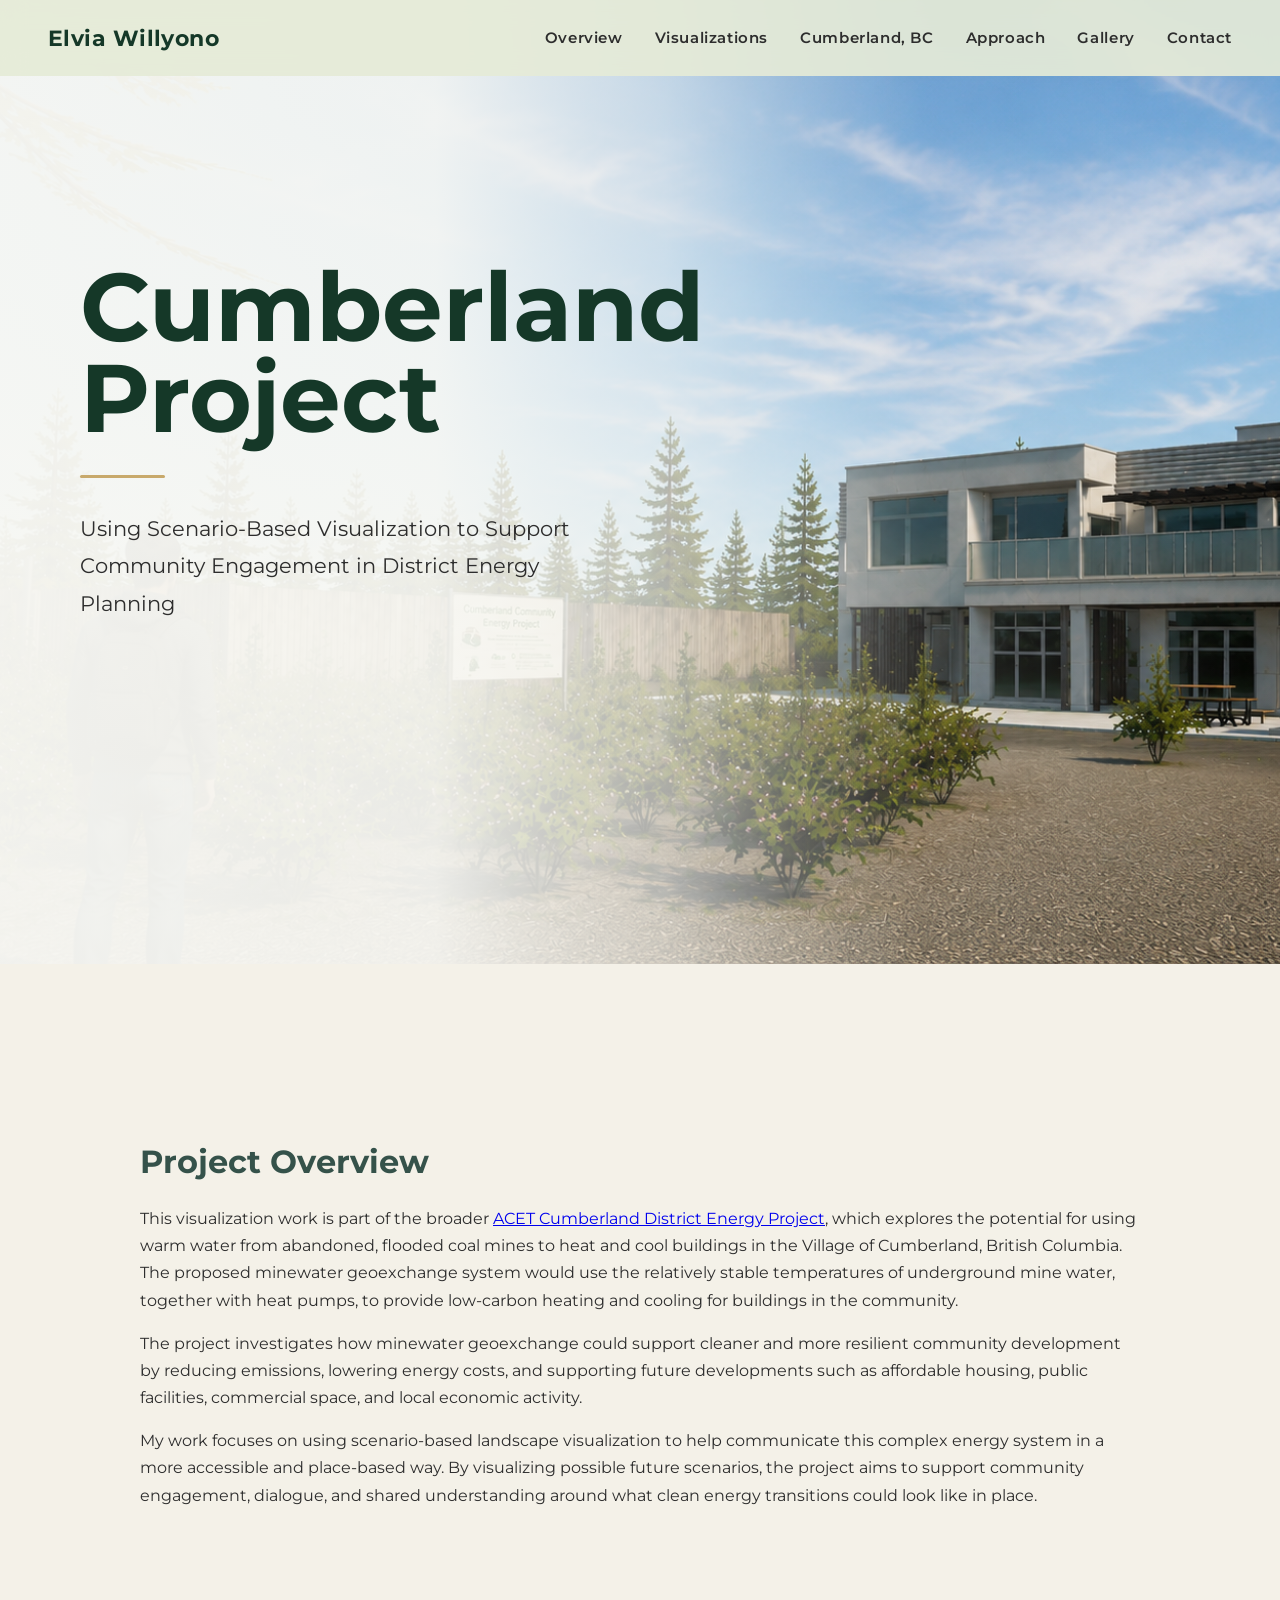
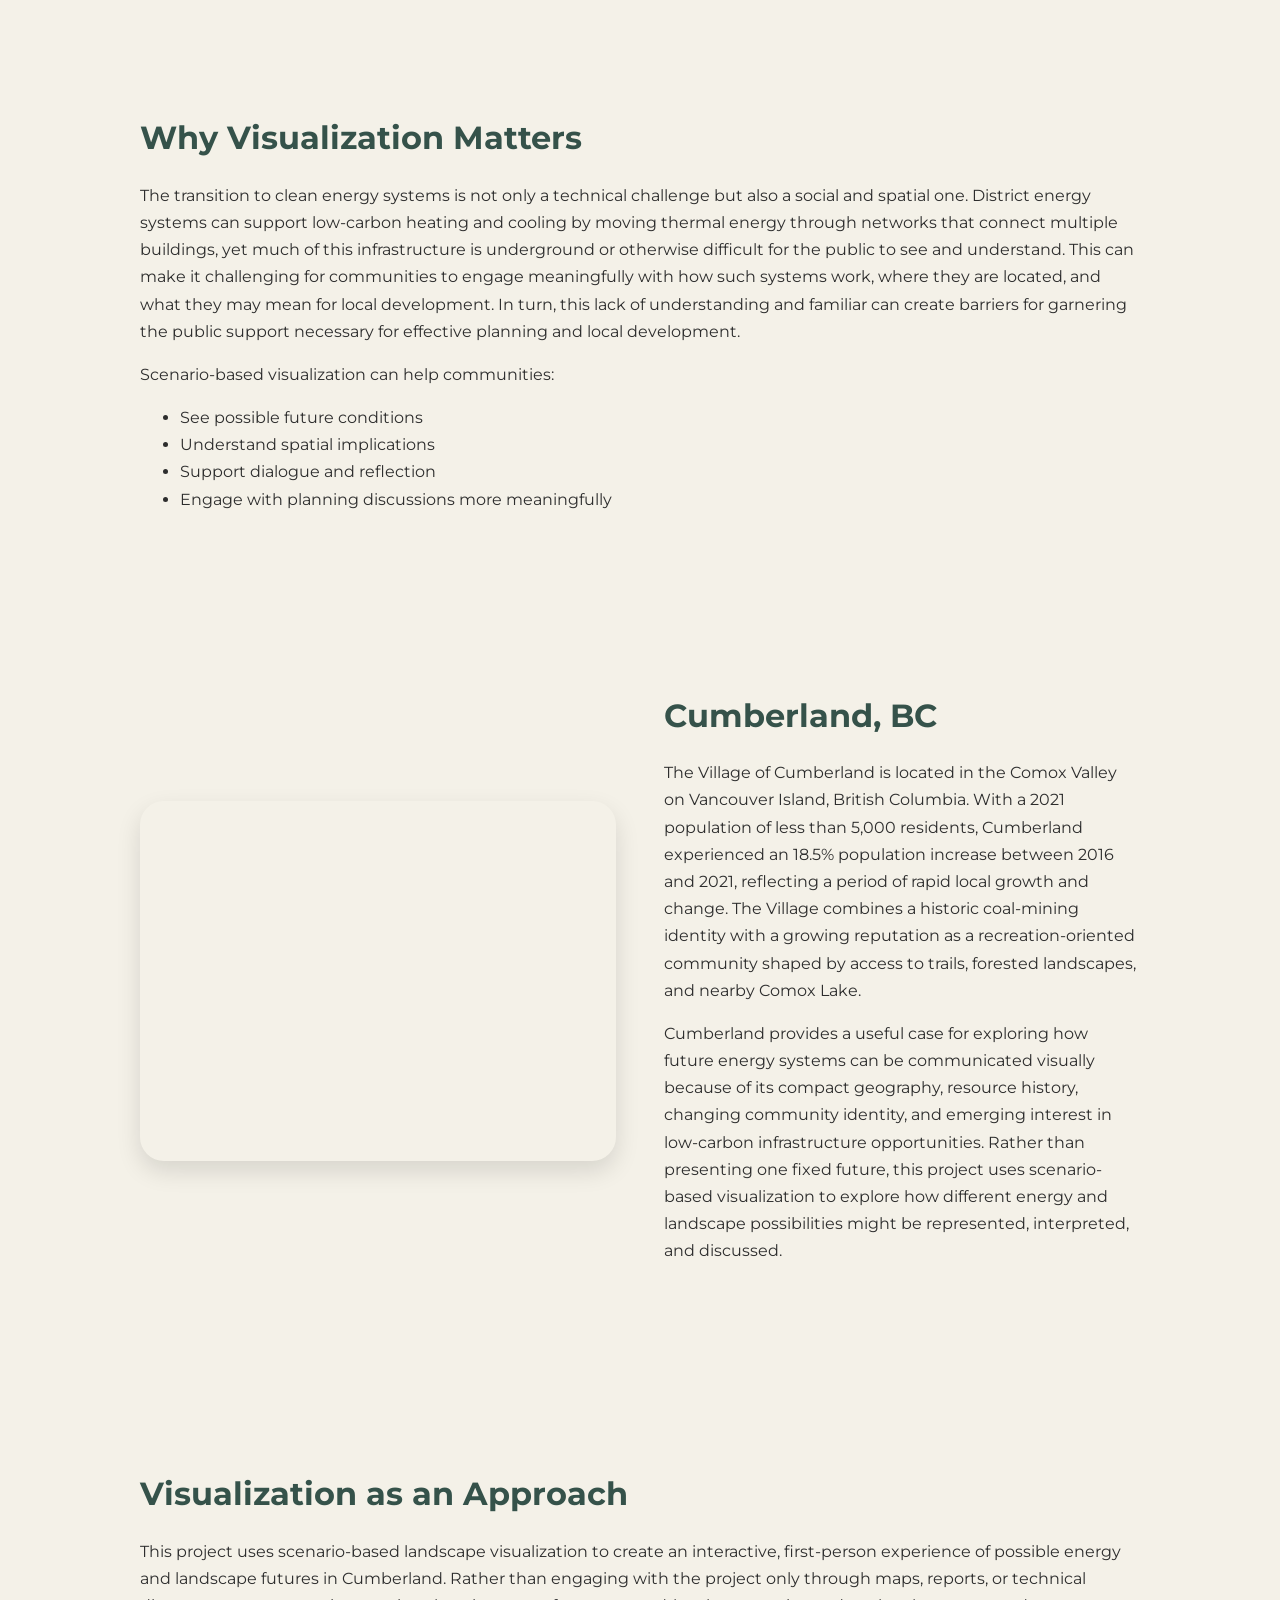
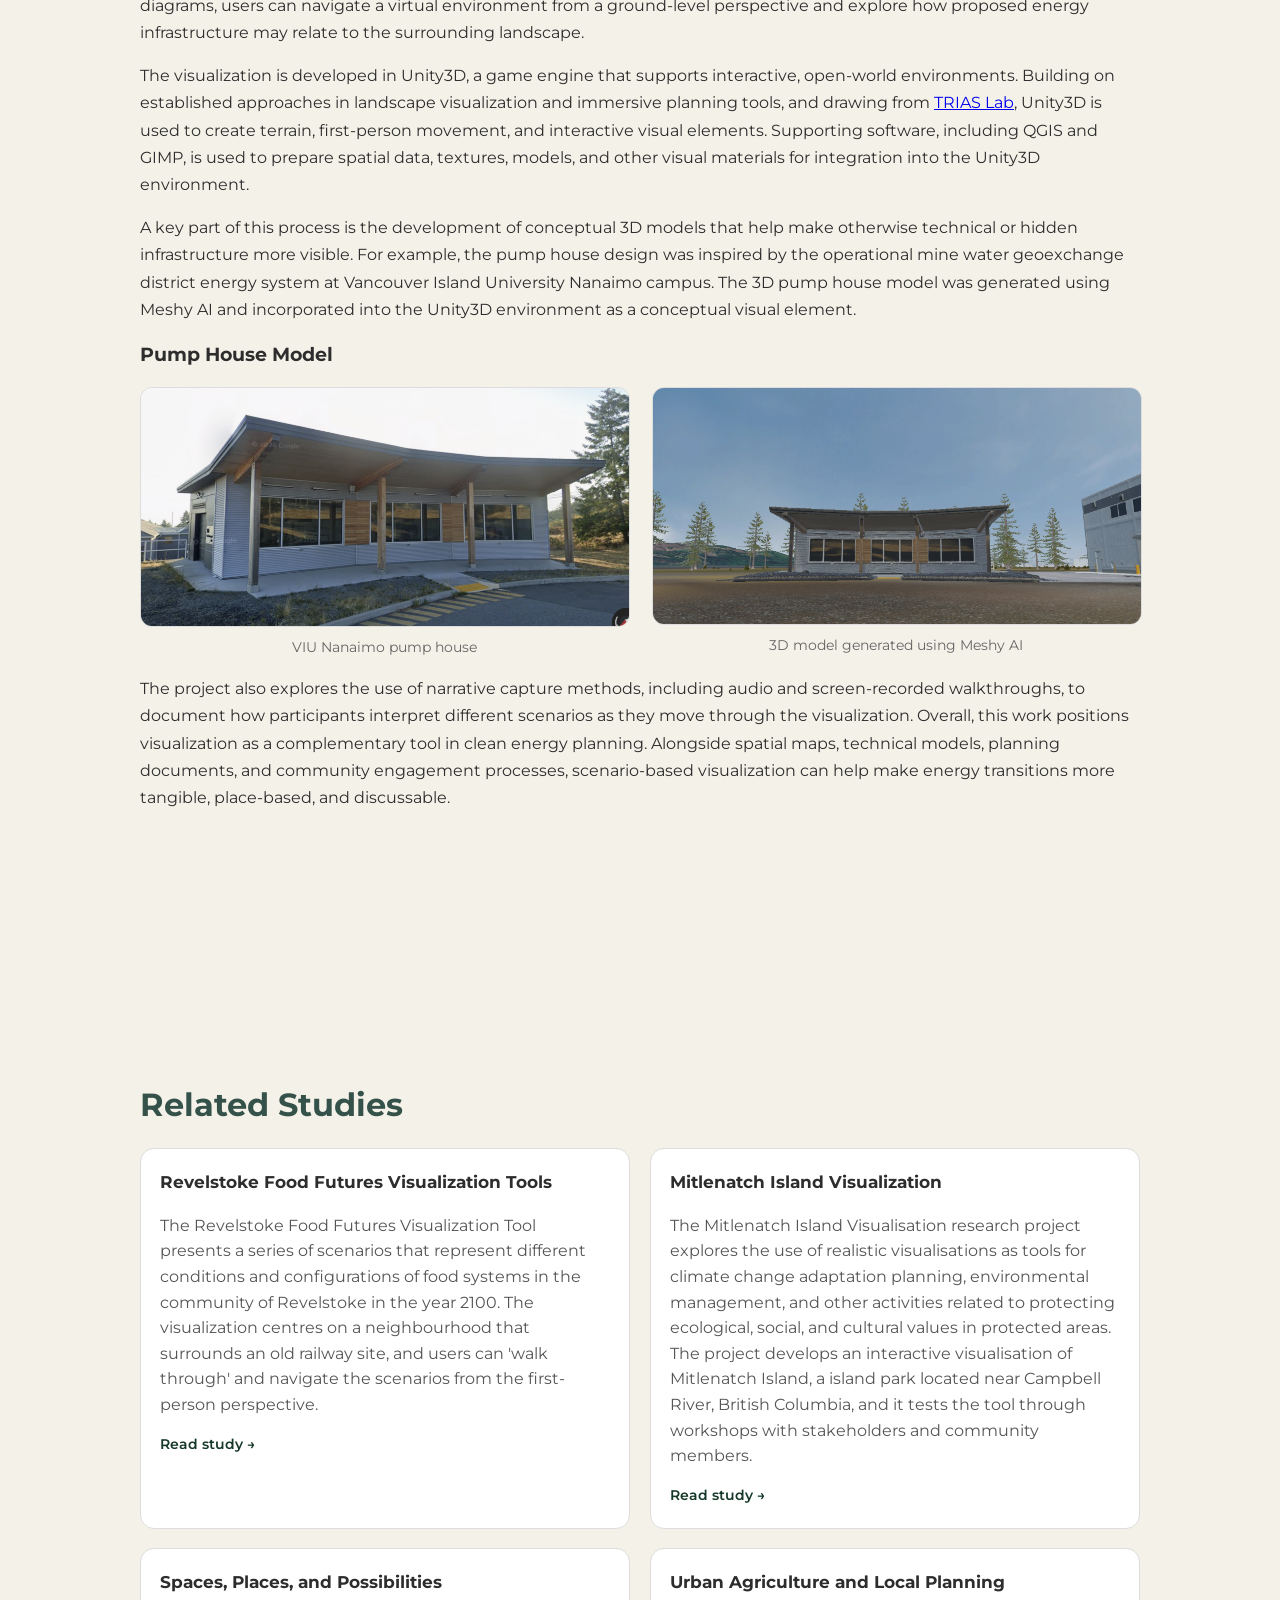
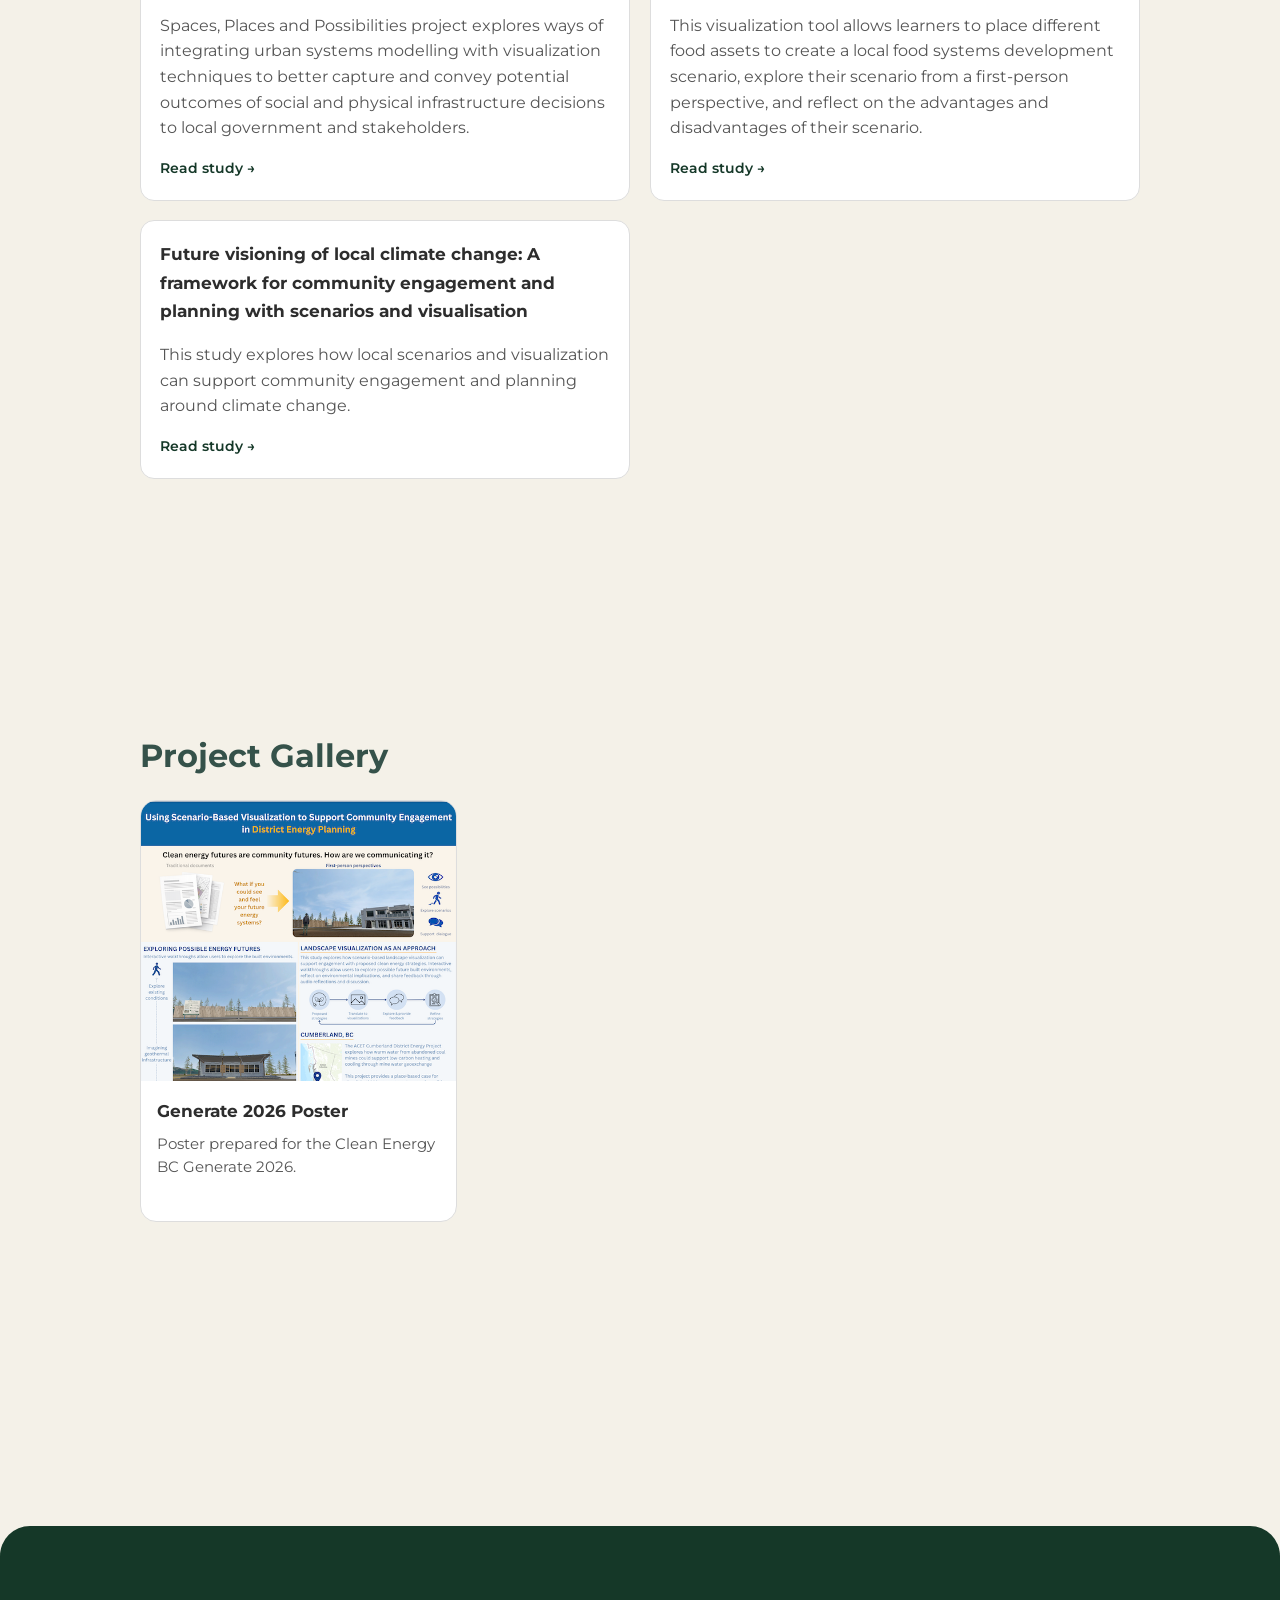
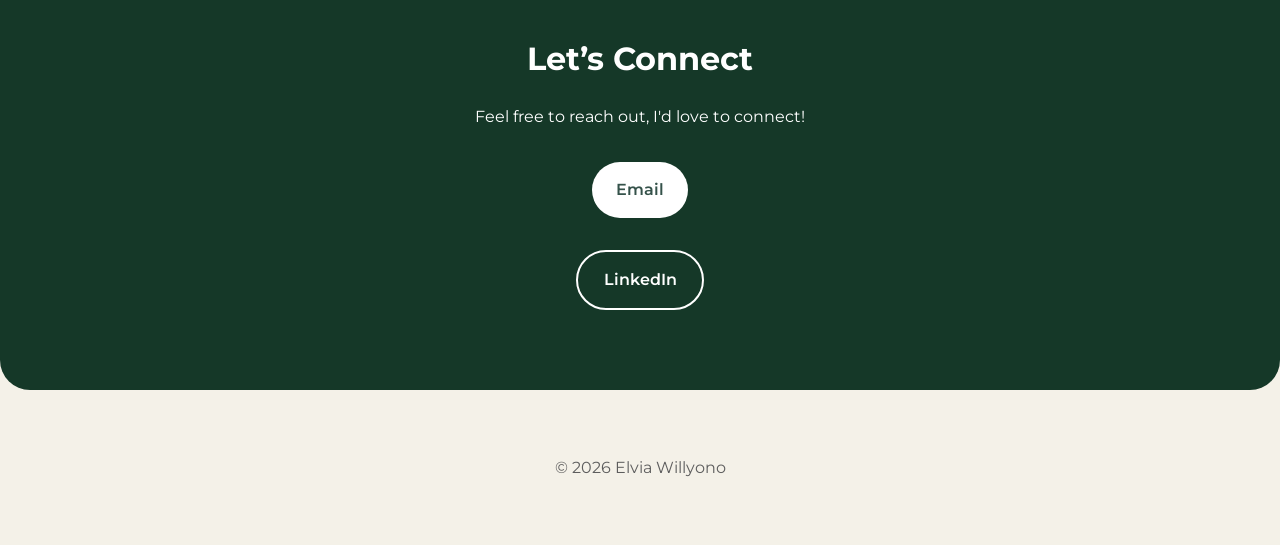
==== commit 13db3bc6: "Update index.html" ====
--- a/cumberland/index.html
+++ b/cumberland/index.html
@@ -36,7 +36,7 @@
     <a href="#matters">Visualizations</a>
     <a href="#location">Cumberland, BC</a>
     <a href="#approach">Approach</a>
-    <a href="#gallery">Gallary</a>
+    <a href="#gallery">Gallery</a>
     <a href="#contact" class="mobile-contact-button">Contact</a>
   </div>
 
--- a/style.css
+++ b/style.css
@@ -144,10 +144,10 @@
 
 
 /* =========================================================
-   5. SHARED / PROJECT CARDS any page using class="project-card".
-========================================================= */
-
-.project-card {
+   5. EDUCATION CARDS
+========================================================= */
+
+.education-card {
   display: grid;
   grid-template-columns: 320px 1fr;
   gap: 3rem;
@@ -156,39 +156,194 @@
   padding-bottom: 4rem;
 }
 
-.project-image img {
+.education-image {
+  background: white;
+  border-radius: 24px;
+  padding: 2rem;
+  box-shadow: 0 12px 30px rgba(0, 0, 0, 0.08);
+}
+
+.education-image img {
   width: 100%;
-  height: 260px;
-  object-fit: cover;
-  border-radius: 24px;
+  height: 180px;
+  object-fit: contain;
   display: block;
-  box-shadow: 0 12px 30px rgba(0, 0, 0, 0.12);
-}
-
-.project-content h3 {
+}
+
+.education-content h3 {
   font-size: 2rem;
   margin-bottom: 0.5rem;
   color: #4e6a5e;
 }
 
-.project-meta {
+.education-meta {
   color: #777;
   font-size: 0.95rem;
   margin-bottom: 1.5rem;
 }
 
-.project-content p {
+.education-content p {
   margin-bottom: 1.2rem;
 }
 
-.project-link {
+.education-link {
   color: #4e6a5e;
   font-weight: 700;
   text-decoration: none;
 }
 
-.project-link:hover {
+.education-link:hover {
   opacity: 0.7;
+}
+
+/* =========================================================
+   EXPERIENCE SECTION
+========================================================= */
+
+.experience-section {
+  padding: 5rem 0;
+}
+
+.experience-section h2 {
+  margin-bottom: 3rem;
+}
+
+.experience-timeline-wrapper {
+  position: relative;
+  max-height: 820px;
+  overflow: hidden;
+  transition: max-height 0.4s ease;
+}
+
+.experience-timeline-wrapper::after {
+  content: "";
+  position: absolute;
+  left: 0;
+  right: 0;
+  bottom: 0;
+  height: 120px;
+  background: linear-gradient(
+    rgba(244, 241, 232, 0),
+    #f4f1e8
+  );
+  pointer-events: none;
+  transition: opacity 0.3s ease;
+}
+
+.experience-timeline-wrapper.expanded {
+  max-height: 3000px;
+}
+
+.experience-timeline-wrapper.expanded::after {
+  opacity: 0;
+}
+
+.experience-timeline {
+  position: relative;
+}
+
+.experience-timeline::before {
+  content: "";
+  position: absolute;
+  top: 0;
+  bottom: 0;
+  left: calc(150px + 1rem + 35px);
+  width: 3px;
+  background-color: #c8a96b;
+  border-radius: 999px;
+  transform: translateX(-50%);
+  z-index: 0;
+}
+
+.experience-item {
+  display: grid;
+  grid-template-columns: 150px 70px 1fr;
+  gap: 1rem;
+  margin-bottom: 2rem;
+  align-items: start;
+}
+
+.experience-date {
+  color: #777;
+  font-size: 0.9rem;
+  line-height: 1.5;
+  padding-top: 1.95rem;
+  text-align: right;
+}
+
+.experience-marker {
+  position: relative;
+  width: 34px;
+  height: 34px;
+  background-color: #153828;
+  border-radius: 50%;
+  justify-self: center;
+  margin-top: 1.5rem;
+  z-index: 2;
+}
+
+.experience-marker::before {
+  content: "";
+  position: absolute;
+  top: 50%;
+  left: 50%;
+  width: 9px;
+  height: 9px;
+  border-top: 3px solid #f4f1e8;
+  border-right: 3px solid #f4f1e8;
+  transform: translate(-60%, -50%) rotate(45deg);
+}
+
+.experience-marker img {
+  width: 100%;
+  height: 100%;
+  display: block;
+  object-fit: contain;
+}
+
+.experience-card {
+  background: white;
+  border: 1px solid rgba(45, 45, 45, 0.12);
+  border-radius: 18px;
+  padding: 1.4rem 1.6rem;
+  box-shadow: 0 8px 22px rgba(0, 0, 0, 0.06);
+}
+
+.experience-card h3 {
+  margin-top: 0;
+  margin-bottom: 0.4rem;
+  color: #153828;
+  font-size: 1.35rem;
+}
+
+.experience-meta {
+  color: #777;
+  font-size: 0.95rem;
+  margin-bottom: 1rem;
+}
+
+.experience-card p {
+  margin-bottom: 0;
+  color: #444;
+  line-height: 1.6;
+}
+
+.show-more-button {
+  display: block;
+  margin: 2rem auto 0;
+  padding: 0.8rem 1.5rem;
+  border: none;
+  border-radius: 999px;
+  background-color: #153828;
+  color: white;
+  font-weight: 600;
+  cursor: pointer;
+  transition: 0.2s ease;
+}
+
+.show-more-button:hover {
+  transform: translateY(-2px);
+  opacity: 0.9;
 }
 
 
@@ -227,9 +382,125 @@
   text-decoration: underline;
 }
 
-
-/* =========================================================
-   7. CUMBERLAND PAGE: HERO Cumberland-specific top section.
+/* =========================================================
+   7. PROJECTS SECTION
+========================================================= */
+
+.projects-section {
+  padding: 5rem 0;
+}
+
+.section-intro {
+  max-width: 760px;
+  margin-bottom: 3rem;
+  color: #555;
+  line-height: 1.7;
+}
+
+/* Larger project cards */
+
+.featured-project-grid {
+  display: grid;
+  grid-template-columns: repeat(3, 1fr);
+  gap: 1.5rem;
+  margin-bottom: 2rem;
+}
+
+.gallery-card.featured {
+  min-height: 540px;
+}
+
+.gallery-card.featured img {
+  height: 260px;
+}
+
+.gallery-card.featured h3 {
+  font-size: 1.25rem;
+  color: #153828;
+}
+
+.project-card-link {
+  margin-top: 1rem;
+  color: #4e6a5e !important;
+  font-weight: 700;
+}
+
+/* Tags */
+
+.project-tags {
+  display: flex;
+  flex-wrap: wrap;
+  gap: 0.45rem;
+  margin-top: 1rem;
+}
+
+.project-tags span {
+  font-size: 0.75rem;
+  background: #e5ebd7;
+  color: #153828;
+  padding: 0.35rem 0.65rem;
+  border-radius: 999px;
+  font-weight: 600;
+}
+
+/* Smaller horizontal project cards */
+
+.small-project-grid {
+  display: grid;
+  grid-template-columns: repeat(2, 1fr);
+  gap: 1.2rem;
+  margin-top: 2rem;
+}
+
+.small-project-card {
+  display: grid;
+  grid-template-columns: 130px 1fr;
+  gap: 1rem;
+  align-items: center;
+  background: #fff;
+  border: 1px solid rgba(45, 45, 45, 0.12);
+  border-radius: 18px;
+  padding: 1rem;
+  text-decoration: none;
+  color: inherit;
+  transition: transform 0.2s ease, box-shadow 0.2s ease;
+}
+
+.small-project-card:hover {
+  transform: translateY(-3px);
+  box-shadow: 0 10px 24px rgba(0, 0, 0, 0.08);
+}
+
+.small-project-card img {
+  width: 130px;
+  height: 110px;
+  object-fit: cover;
+  border-radius: 14px;
+  display: block;
+}
+
+.small-project-content h3 {
+  margin-top: 0;
+  margin-bottom: 0.45rem;
+  color: #153828;
+  font-size: 1rem;
+}
+
+.small-project-content p {
+  margin: 0 0 0.7rem;
+  color: #555;
+  line-height: 1.5;
+  font-size: 0.92rem;
+}
+
+.small-project-link {
+  color: #4e6a5e;
+  font-weight: 700;
+  font-size: 0.9rem;
+}
+
+/* =========================================================
+   8. CUMBERLAND PAGE: HERO Cumberland-specific top section.
 ========================================================= */
 
 .cumberland-hero {
@@ -283,7 +554,7 @@
 
 
 /* =========================================================
-   8. CUMBERLAND PAGE: APPROACH / MODEL COMPARISON
+   9. CUMBERLAND PAGE: APPROACH / MODEL COMPARISON
 ========================================================= */
 
 .model-comparison {
@@ -334,7 +605,7 @@
 
 
 /* =========================================================
-   9. CUMBERLAND PAGE: LOCATION / MAP SECTION
+   10. CUMBERLAND PAGE: LOCATION / MAP SECTION
 ========================================================= */
 
 .location-section {
@@ -358,7 +629,7 @@
 
 
 /* =========================================================
-   10. CUMBERLAND PAGE: GALLERY
+   11. CUMBERLAND PAGE: GALLERY
 ========================================================= */
 
 #gallery {
@@ -418,7 +689,7 @@
 
 
 /* =========================================================
-   11. CUMBERLAND PAGE: RELATED WORK
+   12. CUMBERLAND PAGE: RELATED WORK
 ========================================================= */
 
 #related-work {
@@ -473,7 +744,7 @@
 
 
 /* =========================================================
-   12. CONTACT SECTION - all pages
+   13. CONTACT SECTION - all pages
 ========================================================= */
 
 .contact-section {
@@ -535,7 +806,7 @@
 
 
 /* =========================================================
-   13. EMAIL INTERACTION
+   14. EMAIL INTERACTION
 ========================================================= */
 
 .email-container {
@@ -580,7 +851,7 @@
 
 
 /* =========================================================
-   14. FOOTER / ALL PAGES
+   15. FOOTER / ALL PAGES
 ========================================================= */
 
 footer {
@@ -591,18 +862,45 @@
 
 
 /* =========================================================
-   15. RESPONSIVE: TABLET These styles only apply on screens 900px wide or smaller.
+   16. RESPONSIVE: TABLET These styles only apply on screens 900px wide or smaller.
 ========================================================= */
 
 @media (max-width: 900px) {
   .gallery-grid {
     grid-template-columns: repeat(2, 1fr);
   }
-}
-
-
-/* =========================================================
-   16. RESPONSIVE: MOBILE / TABLET These styles only apply on screens 768px wide or smaller.
+
+   .featured-project-grid {
+    grid-template-columns: 1fr;
+  }
+
+  .small-project-grid {
+    grid-template-columns: 1fr;
+  }
+
+  .gallery-card.featured {
+    min-height: auto;
+  }
+
+  .gallery-card.featured img {
+    height: 220px;
+  }
+}
+
+@media (max-width: 600px) {
+  .small-project-card {
+    grid-template-columns: 1fr;
+  }
+
+  .small-project-card img {
+    width: 100%;
+    height: 180px;
+  }
+}
+
+
+/* =========================================================
+   17. RESPONSIVE: MOBILE / TABLET These styles only apply on screens 768px wide or smaller.
 ========================================================= */
 
 @media (max-width: 768px) {
@@ -679,11 +977,11 @@
     height: 180px;
   }
 
-  .project-card {
+  .education-card {
     grid-template-columns: 1fr;
   }
 
-  .project-image img {
+  .education-pimage img {
     height: 220px;
   }
 
@@ -733,11 +1031,50 @@
   .related-work-grid {
     grid-template-columns: 1fr;
   }
-}
-
-
-/* =========================================================
-   17. RESPONSIVE: SMALL MOBILE These styles only apply on screens 600px wide or smaller.
+   
+  .experience-timeline::before {
+    left: 14px;
+    width: 3px;
+    transform: translateX(-50%);
+  }
+
+  .experience-item {
+    grid-template-columns: 28px 1fr;
+    gap: 1rem;
+  }
+
+  .experience-date {
+    grid-column: 2;
+    text-align: left;
+    padding-top: 0;
+    margin-bottom: -0.5rem;
+  }
+
+  .experience-marker {
+    width: 30px;
+    height: 30px;
+    margin-top: 0.1rem;
+  }
+
+  .experience-marker::before {
+    width: 8px;
+    height: 8px;
+    border-top: 3px solid #f4f1e8;
+    border-right: 3px solid #f4f1e8;
+  }
+
+  .experience-card {
+    grid-column: 2;
+  }
+
+  .experience-card h3 {
+    font-size: 1.15rem;
+  }
+}
+
+
+/* =========================================================
+   18. RESPONSIVE: SMALL MOBILE These styles only apply on screens 600px wide or smaller.
 ========================================================= */
 
 @media (max-width: 600px) {
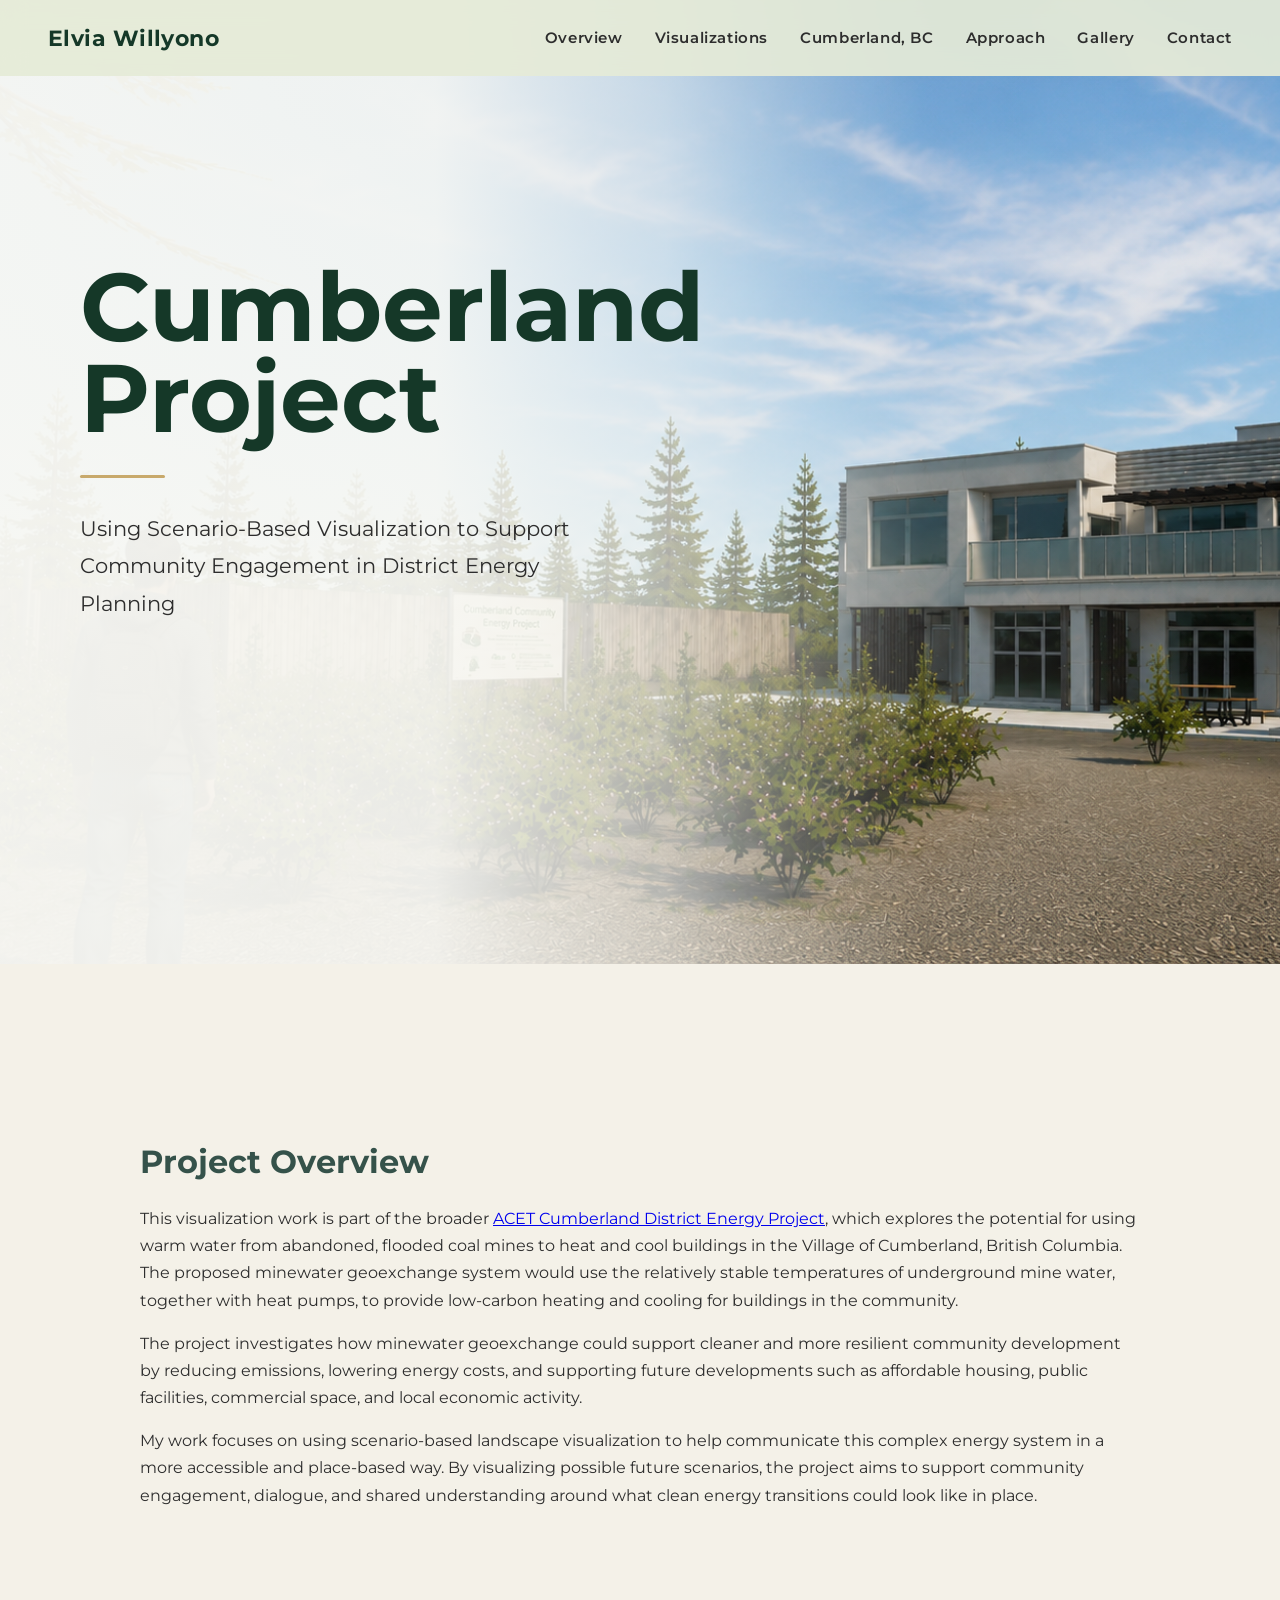
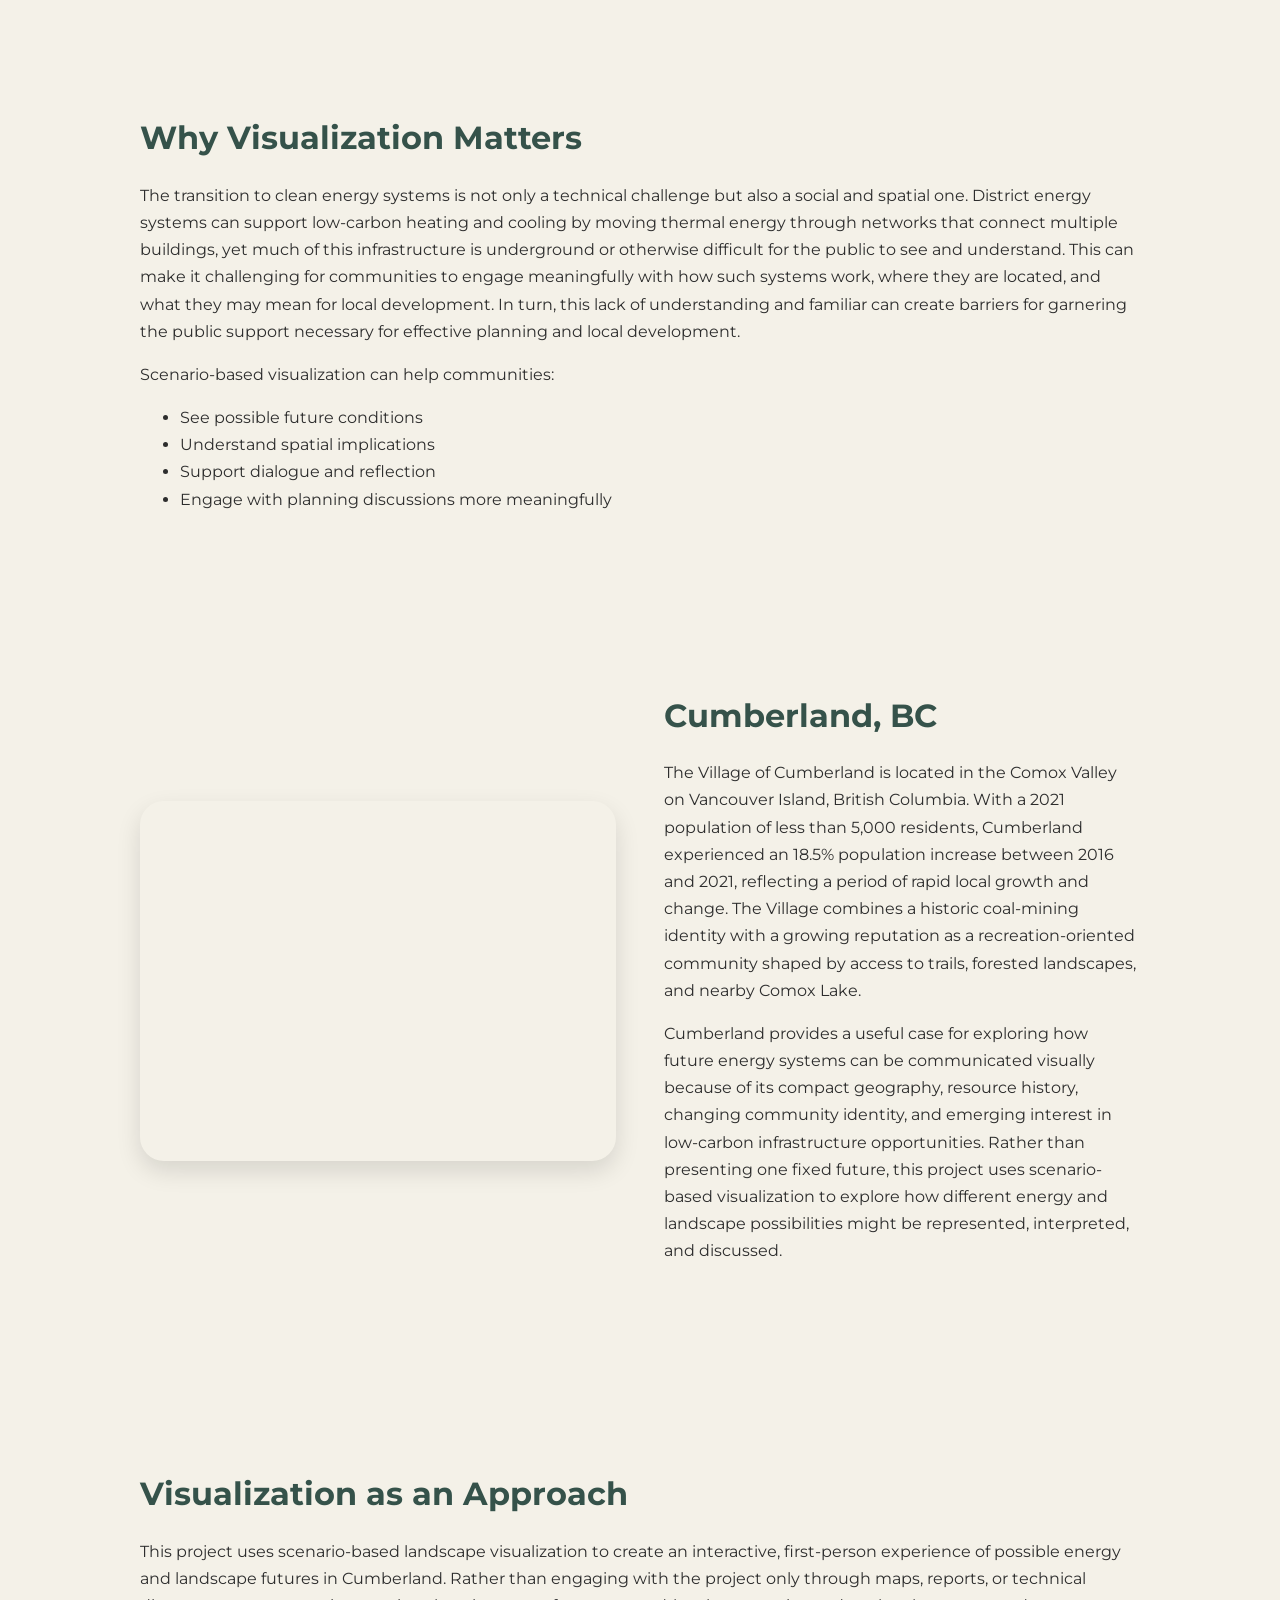
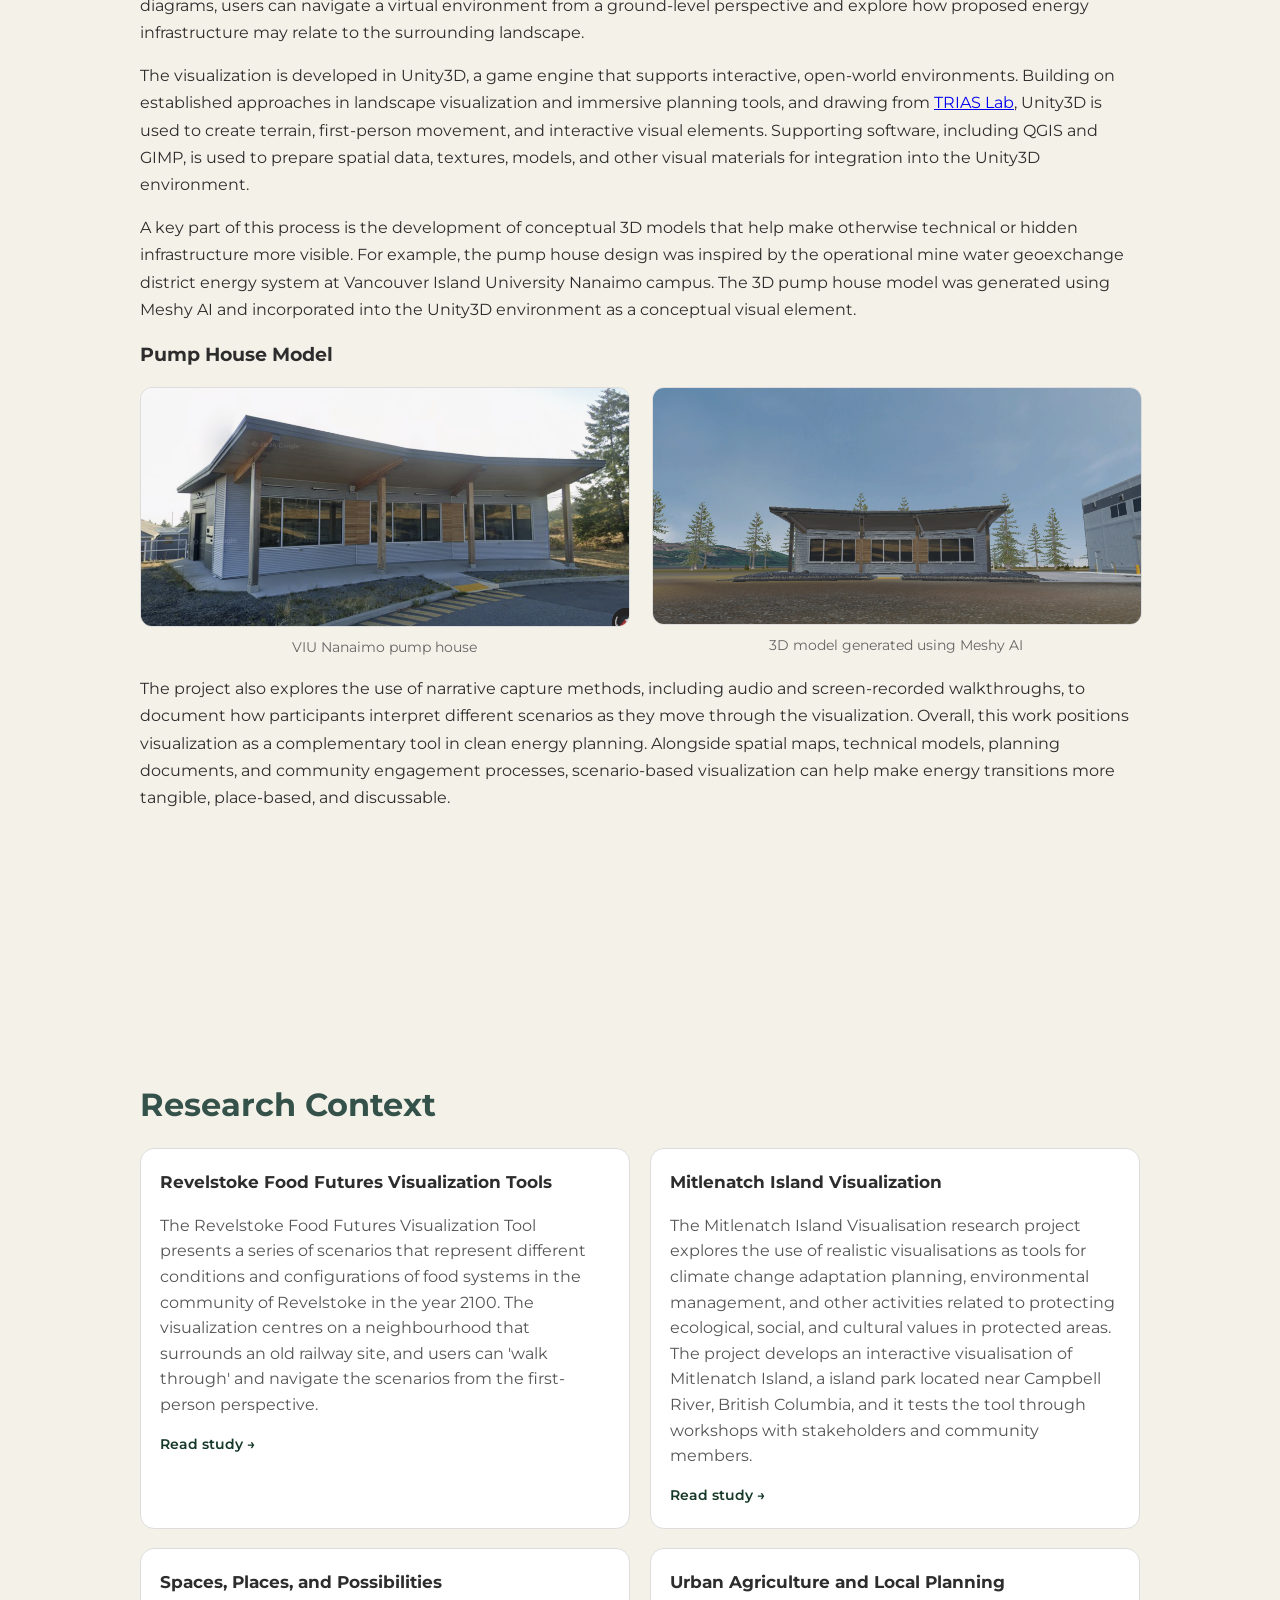
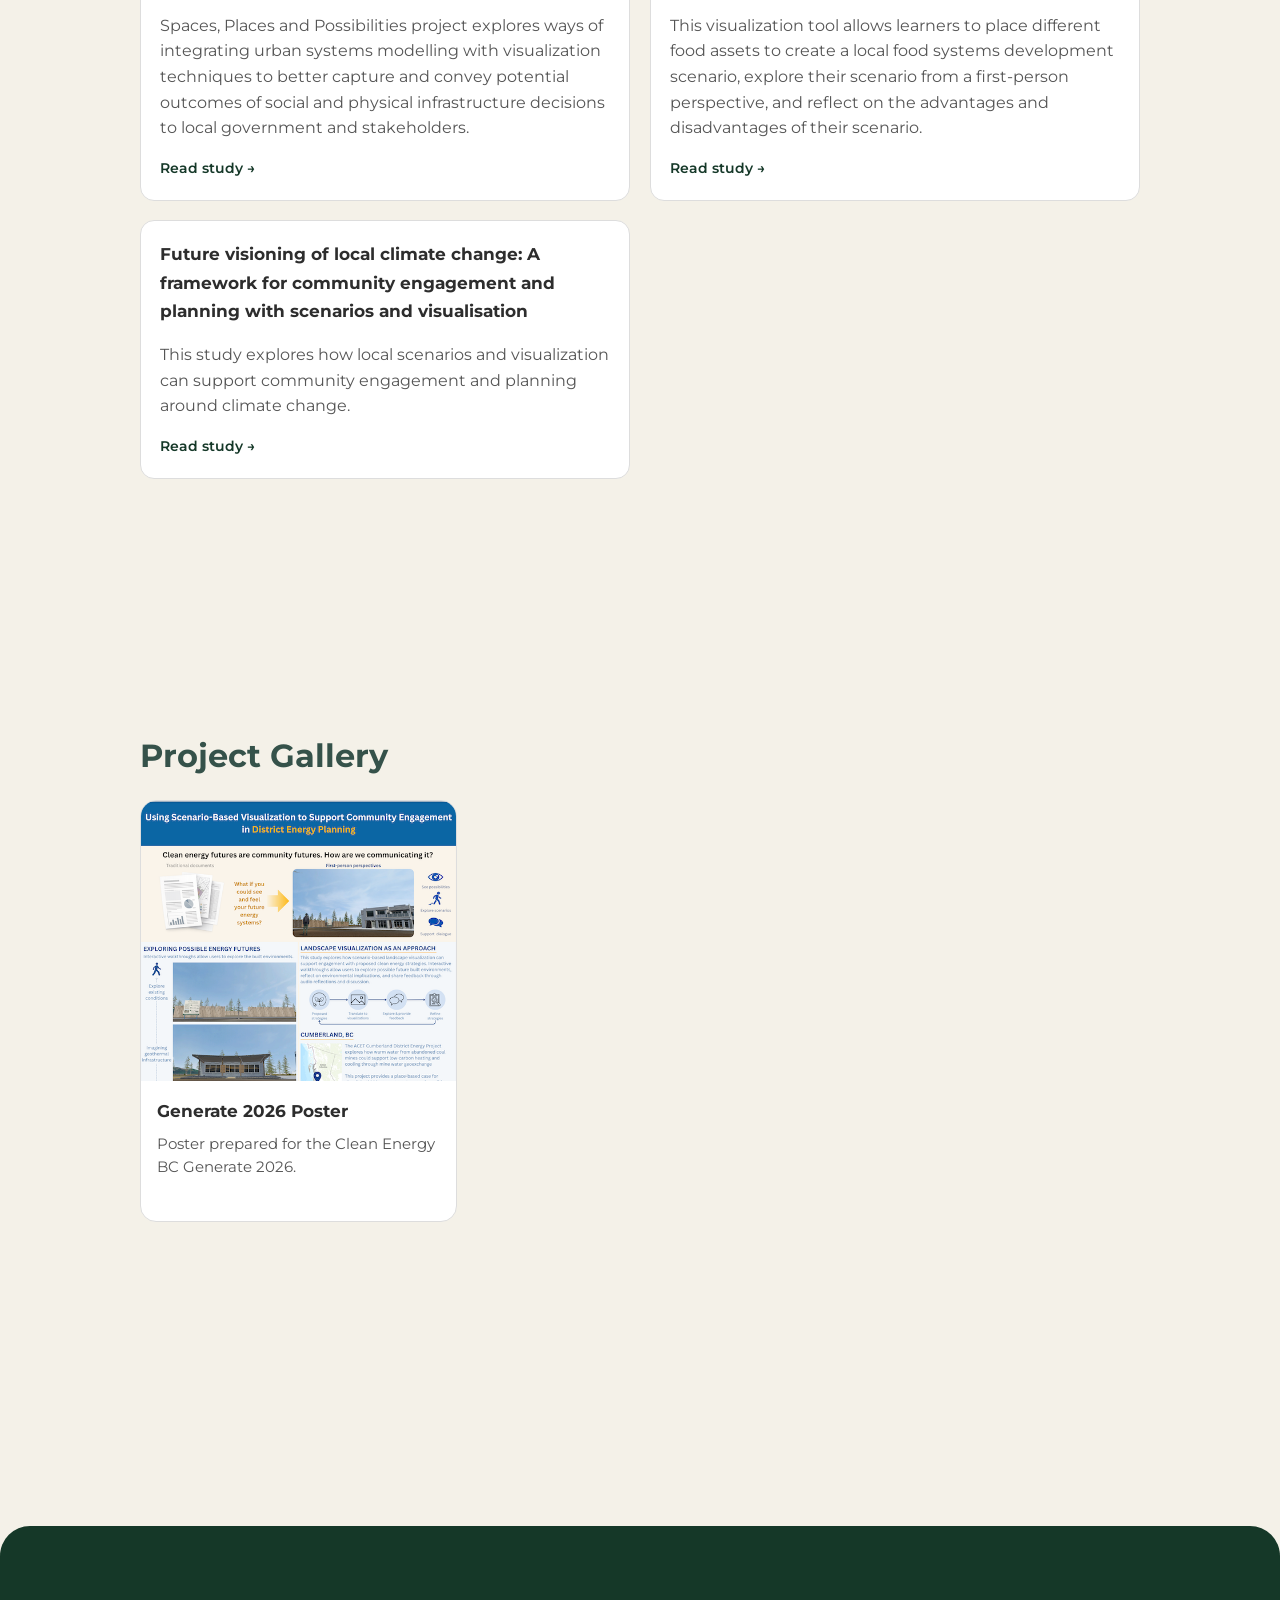
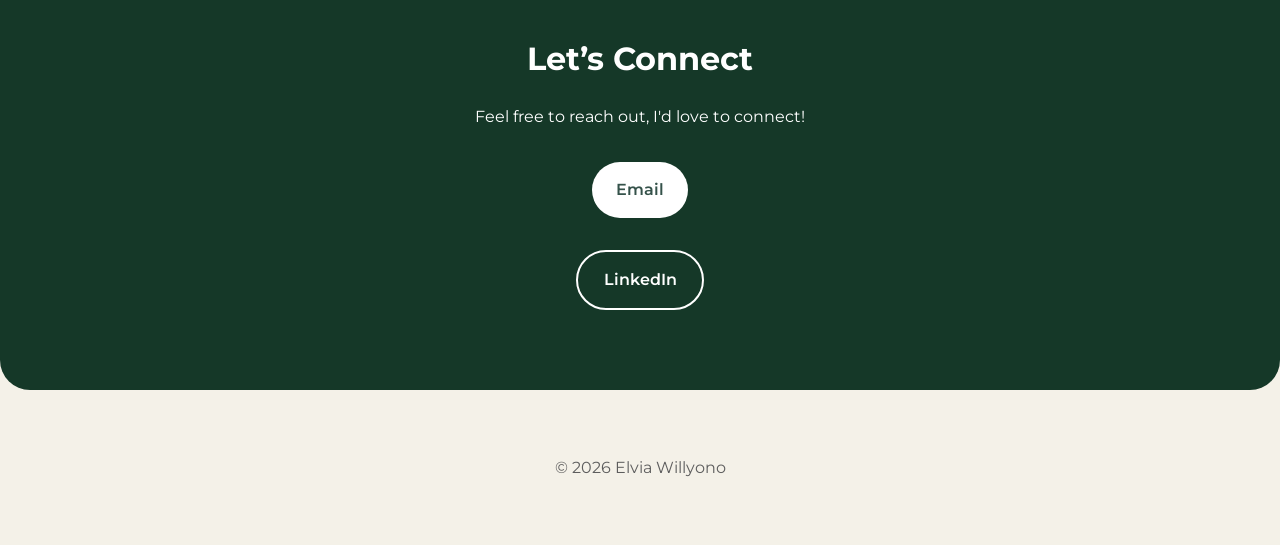
==== commit b555c259: "Update index.html" ====
--- a/cumberland/index.html
+++ b/cumberland/index.html
@@ -200,7 +200,7 @@
     </section>
 
     <section id="related-work">
-    <h2>Related Studies</h2>
+    <h2>Research Context</h2>
 
     <div class="related-work-grid">
 
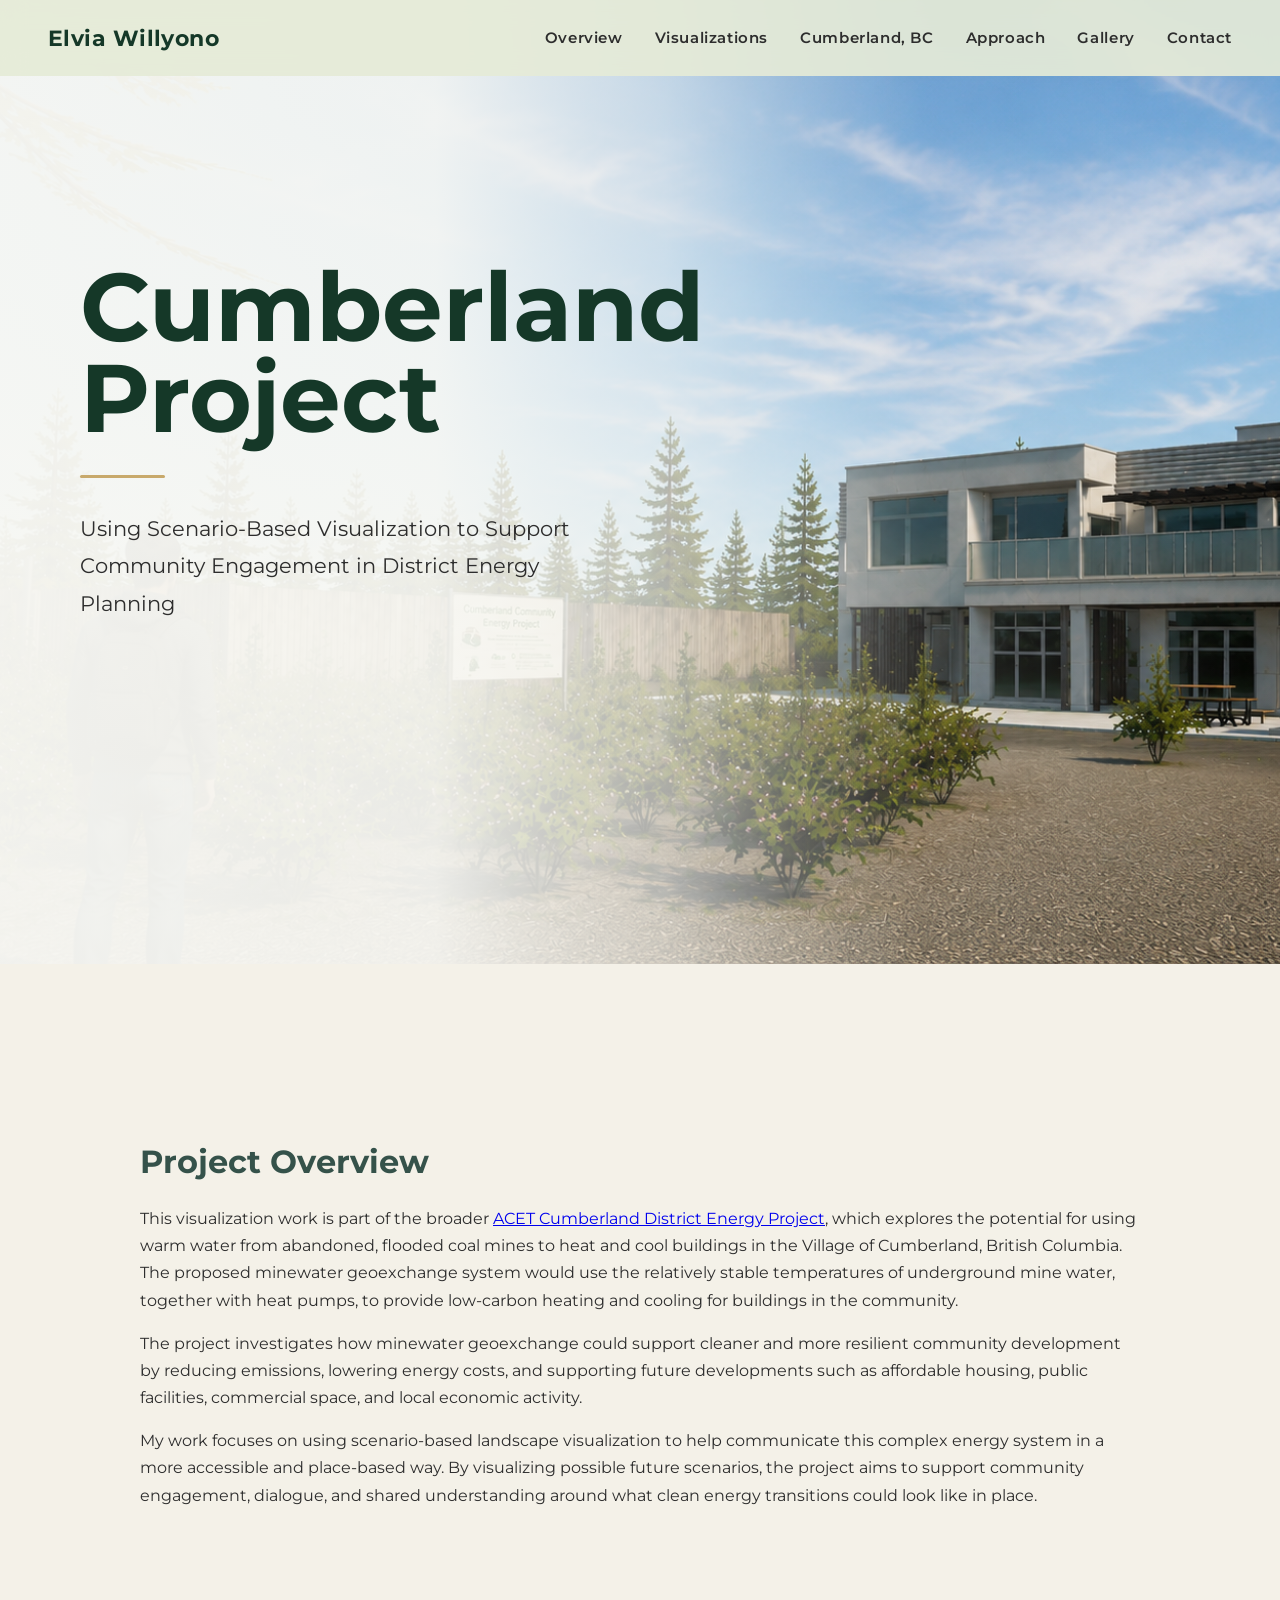
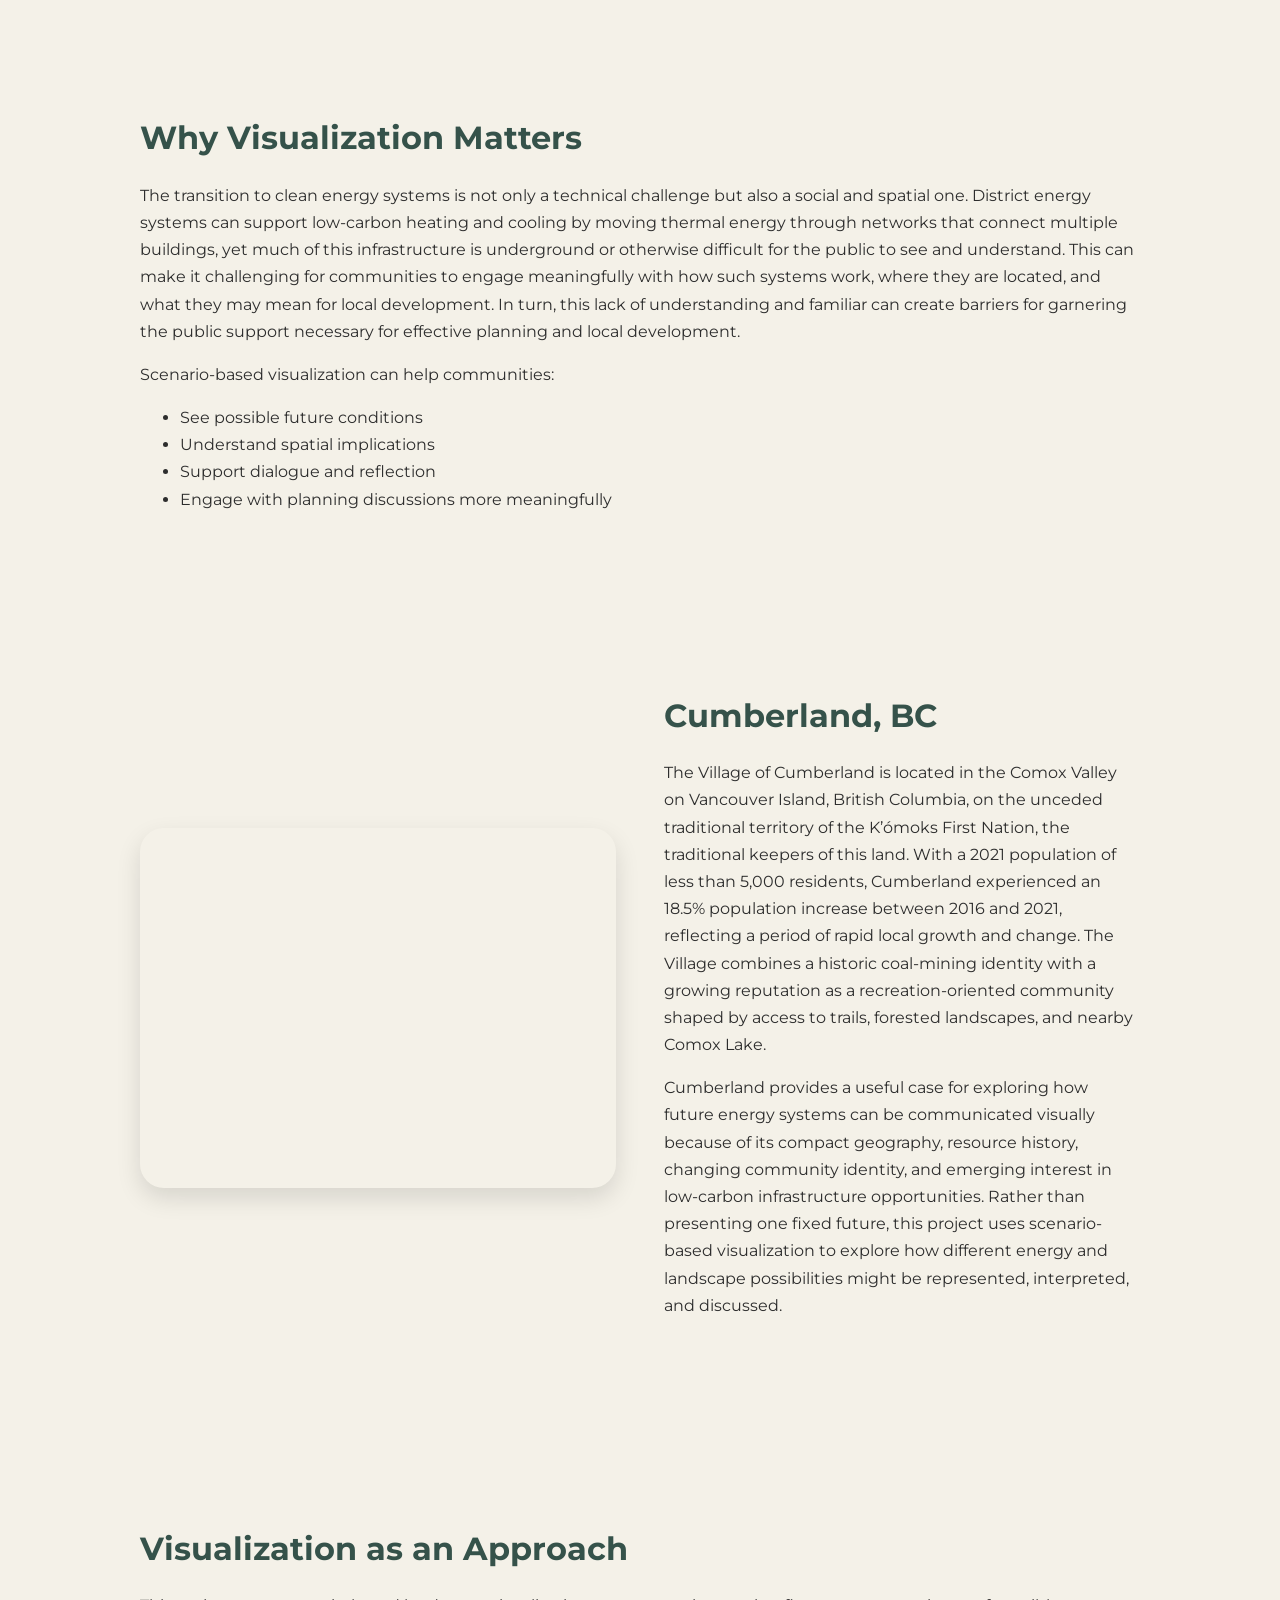
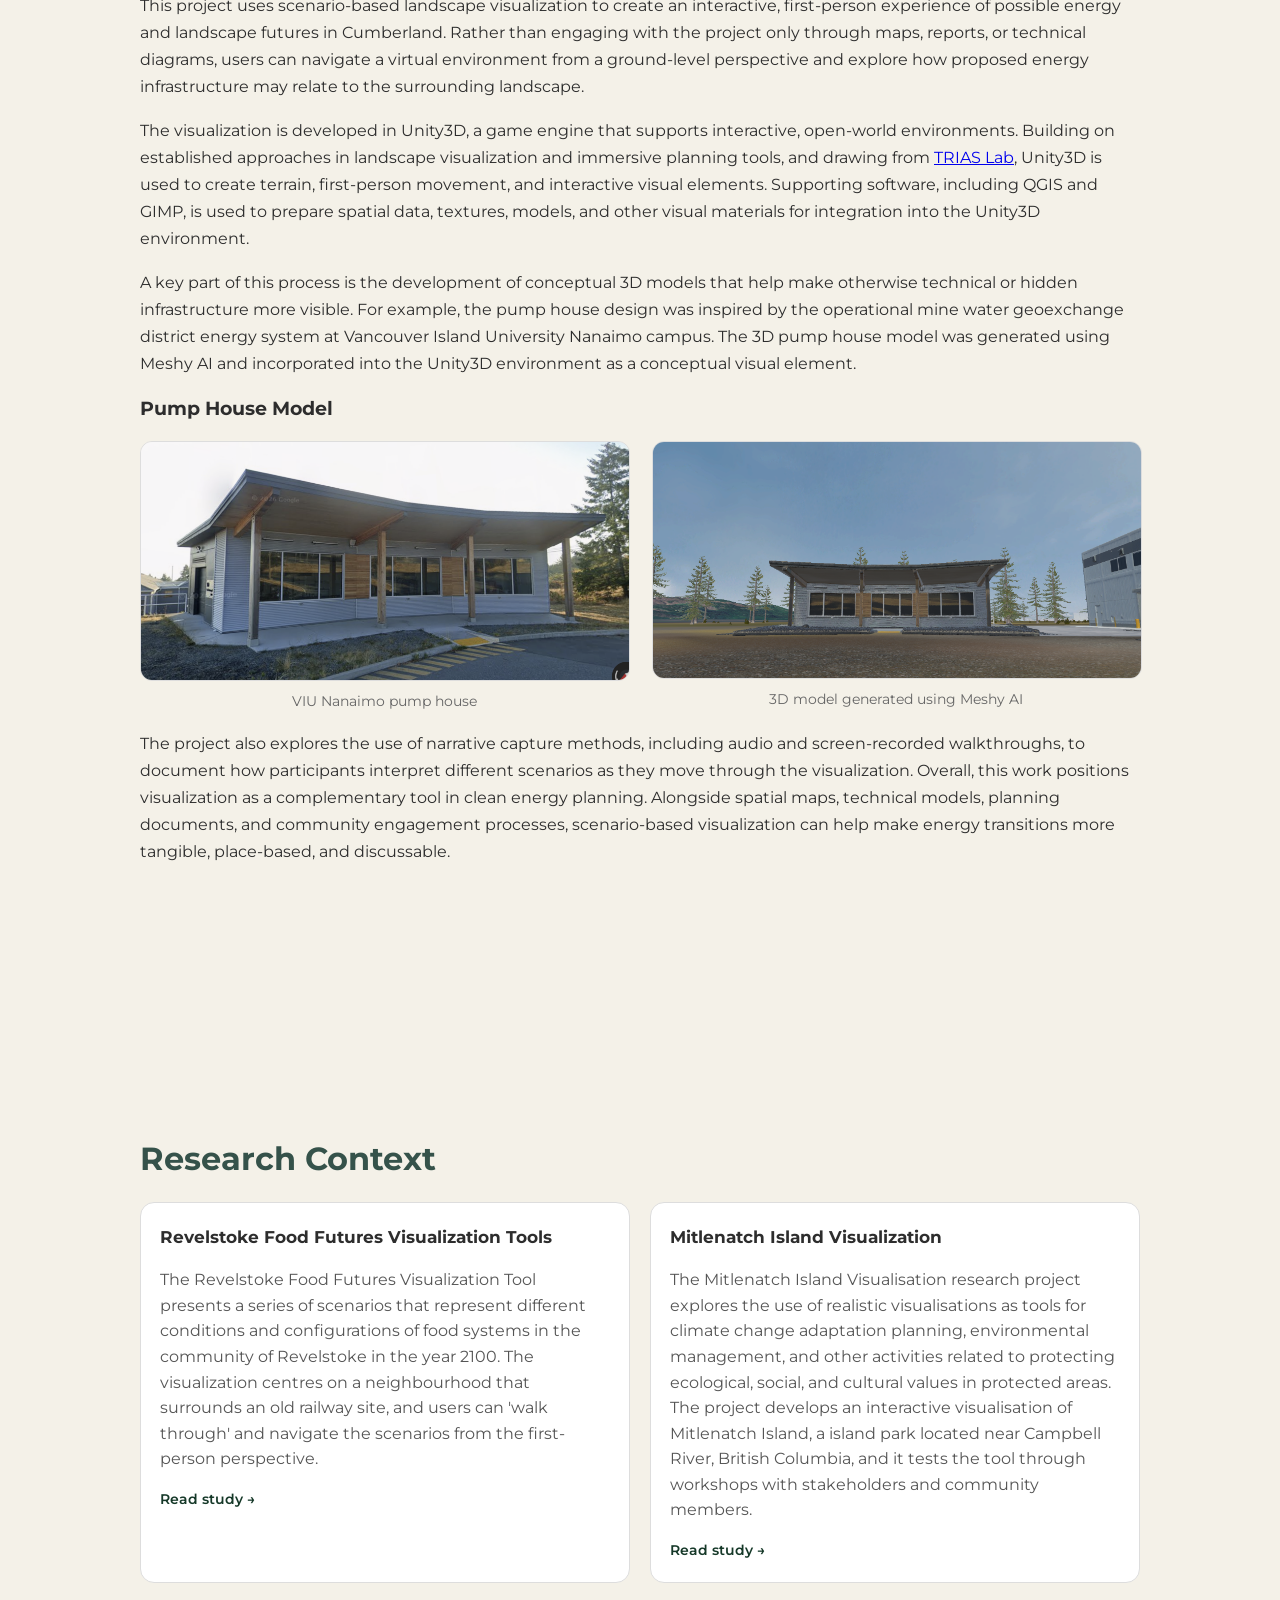
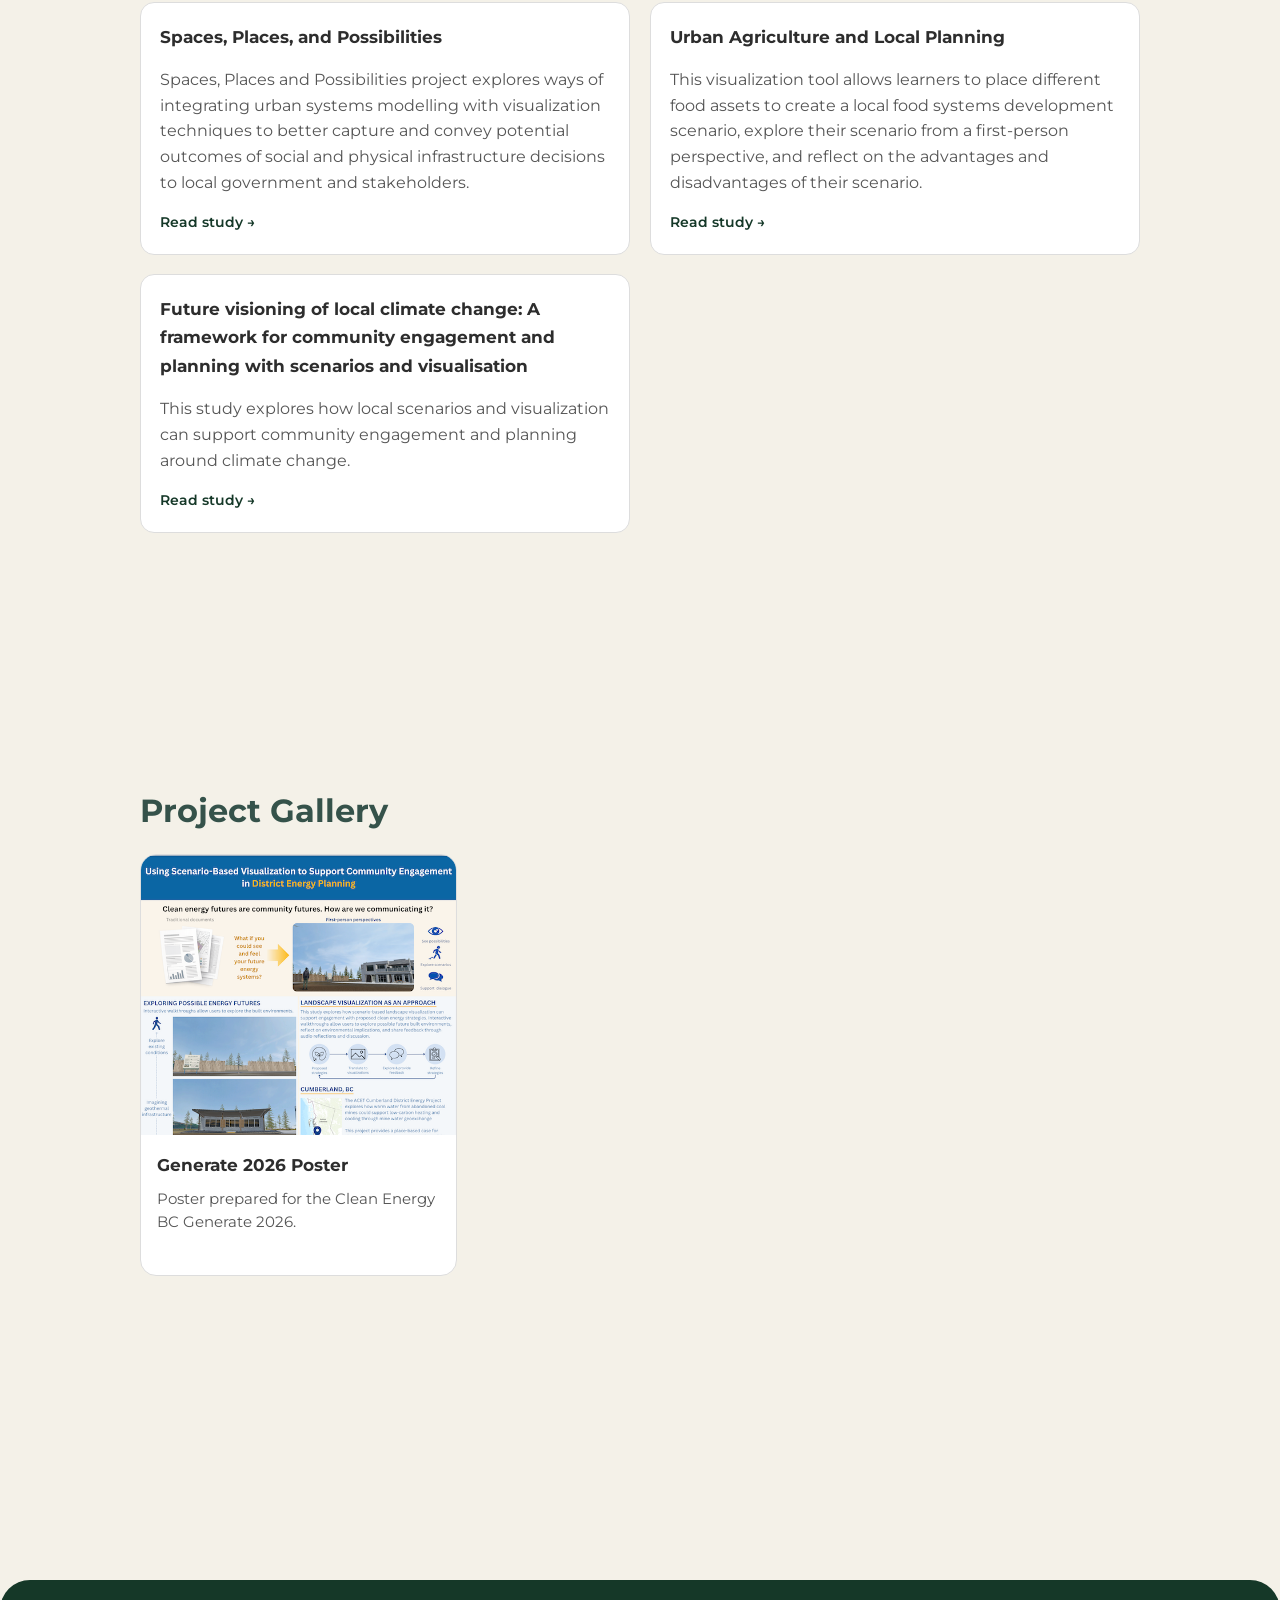
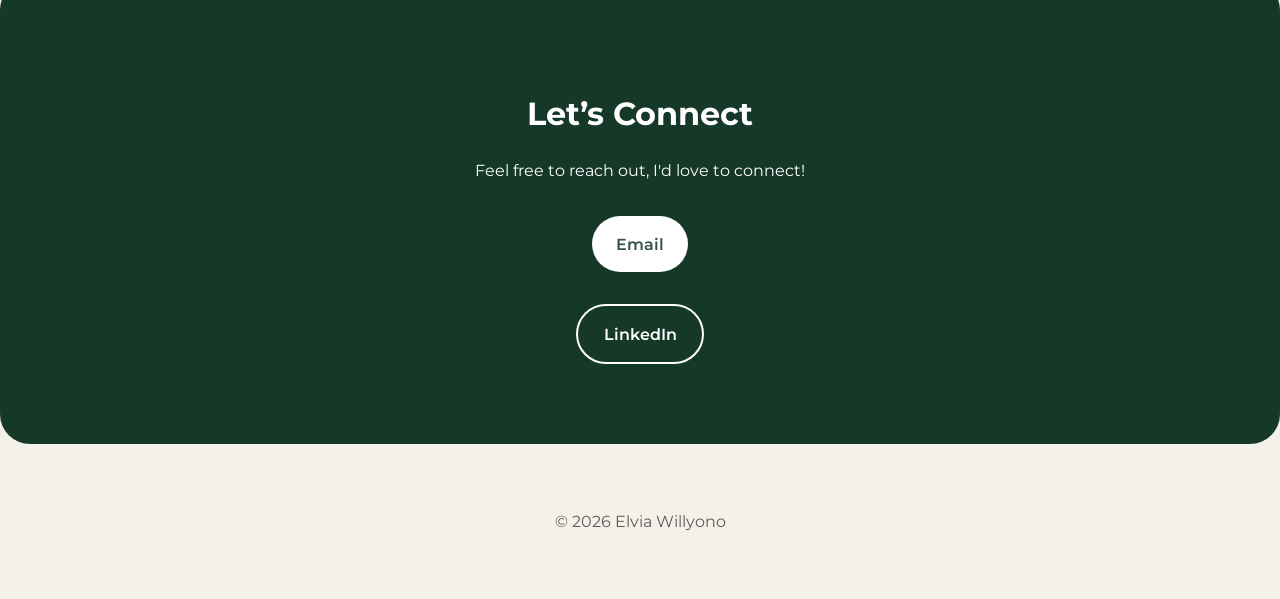
==== commit c77cd521: "Update index.html" ====
--- a/cumberland/index.html
+++ b/cumberland/index.html
@@ -129,7 +129,8 @@
     <h2>Cumberland, BC</h2>
 
     <p>
-      The Village of Cumberland is located in the Comox Valley on Vancouver Island, British Columbia. 
+      The Village of Cumberland is located in the Comox Valley on Vancouver Island, British Columbia, 
+      on the unceded traditional territory of the K’ómoks First Nation, the traditional keepers of this land. 
       With a 2021 population of less than 5,000 residents, Cumberland experienced an 18.5% population 
       increase between 2016 and 2021, reflecting a period of rapid local growth and change. 
       The Village combines a historic coal-mining identity with a growing reputation as a recreation-oriented 
@@ -386,6 +387,31 @@
     }
   }, 1500);
 }
+
+const sections = document.querySelectorAll("section[id]");
+  const navLinks = document.querySelectorAll(".nav-links a");
+
+  window.addEventListener("scroll", () => {
+    let current = "";
+
+    sections.forEach((section) => {
+      const sectionTop = section.offsetTop - 120;
+      const sectionHeight = section.offsetHeight;
+
+      if (window.scrollY >= sectionTop && window.scrollY < sectionTop + sectionHeight) {
+        current = section.getAttribute("id");
+      }
+    });
+
+    navLinks.forEach((link) => {
+      link.classList.remove("active");
+
+      if (link.getAttribute("href") === "#" + current) {
+        link.classList.add("active");
+      }
+    });
+  });
+  
 </script>
 
 </body>
--- a/style.css
+++ b/style.css
@@ -75,6 +75,32 @@
   opacity: 0.65;
 }
 
+.nav-links a {
+  position: relative;
+  text-decoration: none;
+  color: #2d2d2d;
+  font-weight: 600;
+  font-size: 0.95rem;
+  letter-spacing: 0.04em;
+  transition: 0.2s;
+}
+
+.nav-links a::after {
+  content: "";
+  position: absolute;
+  left: 0;
+  bottom: -0.35rem;
+  width: 0;
+  height: 2px;
+  background-color: #153828;
+  border-radius: 999px;
+  transition: width 0.2s ease;
+}
+
+.nav-links a:hover::after,
+.nav-links a.active::after {
+  width: 100%;
+}
 
 /* =========================================================
    3. HOME PAGE HERO - Main landing-page hero section.
